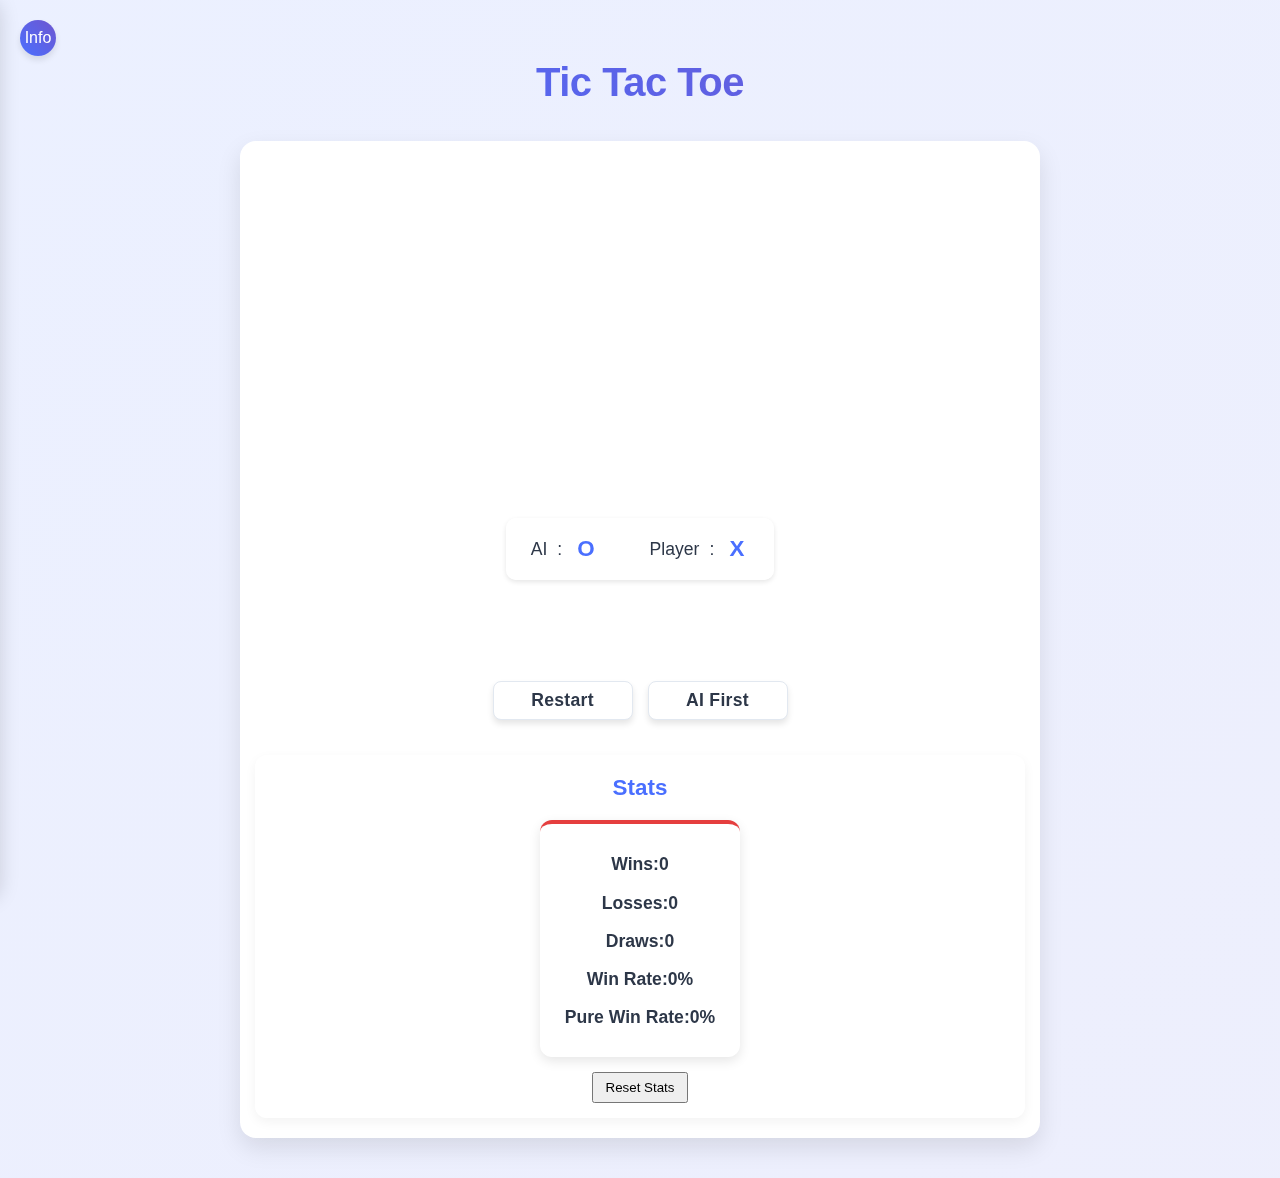
==== index.html @ d2bb11c3 "将主文件重命名为index.html" ====
<!DOCTYPE html>
<html>
<head>
<meta charset="utf-8">
<meta name="viewport" content="width=device-width, initial-scale=1.0, maximum-scale=1.0, user-scalable=no">
<title>井字棋</title>
<style>
  :root {
    --primary-color: #4A6FFF;
    --secondary-color: #6E56CF;
    --background-color: #f4f7ff;
    --text-color: #2d3748;
    --border-color: #e2e8f0;
    --accent-color: #5e35b1;
    --success-color: #48bb78;
    --error-color: #f56565;
    --card-bg: #ffffff;
    --font-main: -apple-system, BlinkMacSystemFont, 'Segoe UI', 'Microsoft YaHei', 'PingFang SC', 
                 'Hiragino Sans GB', '微软雅黑', Roboto, 'Helvetica Neue', Arial, sans-serif;
    --font-game: 'SF Pro Display', 'PingFang SC', 'Microsoft YaHei', -apple-system, 
                 BlinkMacSystemFont, 'Segoe UI', sans-serif;
  }

  body {
    max-width: 100%;
    margin: 0 auto;
    padding: 20px;
    font-family: var(--font-main);
    background-color: var(--background-color);
    color: var(--text-color);
    line-height: 1.6;
    background-image: linear-gradient(135deg, rgba(74, 111, 255, 0.05) 0%, rgba(110, 86, 207, 0.05) 100%);
    min-height: 100vh;
  }

  @media (min-width: 768px) {
    body {
      max-width: 800px;
    }
  }

  @media (max-width: 768px) {
    body {
      padding: 10px;
    }
    
    h1 {
      font-size: 2rem;
      margin-top: 15px;
      margin-bottom: 10px;
    }
    
    h2 {
      font-size: 1.5rem;
      margin-bottom: 15px;
    }
    
    .game-container {
      padding: 12px 15px;
      margin: 10px auto 5px;
    }
    
    table {
      max-width: 280px;
      margin: 5px auto;
    }
    
    td > span {
      font-size: min(50px, 18vw);
    }
    
    .symbols-indicator {
      margin: 2px 0;
      padding: 5px 10px;
    }
    
    .symbol-box:first-child,
    .symbol-box:last-child {
      margin: 0;
    }
    
    .loading-indicator {
      position: relative;
    }
    
    @keyframes spin {
      0% { transform: rotate(0deg); }
      100% { transform: rotate(360deg); }
    }
    
    .difficulty-selector {
      margin-top: 2px;
      gap: 5px;
    }
    
    .intro-toggle {
      margin: 8px auto;
    }
    
    .difficulty-btn {
      padding: 4px 8px;
      font-size: 0.85rem;
    }
    
    .restart-btn, .ai-first-btn {
      padding: 8px 16px;
      font-size: 0.95rem;
      min-width: 110px;
    }
    
    .game-status-area {
      height: 50px;
      margin: 5px 0;
    }
    
    .game-status {
      font-size: 1.5rem;
      padding: 5px 15px;
    }
  }

  @media (max-width: 360px) {
    h1 {
      font-size: 1.8rem;
    }
    
    table {
      max-width: 240px;
      margin: 15px 0;
    }
    
    .difficulty-selector {
      gap: 5px;
    }
    
    .difficulty-btn {
      padding: 4px 8px;
      font-size: 0.8rem;
    }
    
    .button-container {
      gap: 10px;
    }
    
    .restart-btn, .ai-first-btn {
      padding: 8px 16px;
      font-size: 0.9rem;
      min-width: 100px;
    }
  }

  h1 {
    font-size: 2.5rem;
    font-weight: 700;
    letter-spacing: -0.5px;
    text-align: center;
    margin-top: 30px;
    background: linear-gradient(45deg, var(--primary-color), var(--secondary-color));
    -webkit-background-clip: text;
    -webkit-text-fill-color: transparent;
    background-clip: text;
    text-fill-color: transparent;
    animation: fadeIn 0.7s ease-out;
  }

  h2 {
    font-size: 1.75rem;
    font-weight: 600;
    letter-spacing: -0.3px;
    color: var(--secondary-color);
    margin-bottom: 10px;
  }

  .game-container {
    display: flex;
    flex-direction: column;
    align-items: center;
    margin: 20px auto;
    padding: 20px 30px;
    position: relative;
    background: var(--card-bg);
    border-radius: 16px;
    box-shadow: 0 10px 25px rgba(0, 0, 0, 0.1);
    max-width: 100%;
    transform: translateZ(0);
    animation: scaleIn 0.5s ease-out;
  }

  table {
    width: 100%;
    max-width: 320px;
    border-collapse: collapse;
    margin: 15px auto;
    border-radius: 12px;
    overflow: hidden;
    box-shadow: 0 5px 15px rgba(0, 0, 0, 0.07);
    animation: fadeIn 0.5s ease-out 0.2s forwards;
    opacity: 0;
    animation-fill-mode: forwards;
    position: relative;
    left: 0;
  }

  td {
    width: 33.33%;
    height: 0;
    padding-bottom: 33.33%;
    position: relative;
    border: 3px solid var(--background-color);
    background-color: var(--card-bg);
    transition: all 0.3s ease;
    cursor: pointer;
    -webkit-tap-highlight-color: transparent;
    touch-action: manipulation;
  }

  td > span {
    position: absolute;
    top: 0;
    left: 0;
    width: 100%;
    height: 100%;
    display: flex;
    align-items: center;
    justify-content: center;
    font-size: min(60px, 15vw);
    font-family: var(--font-game);
    font-weight: 600;
    color: var(--primary-color);
  }

  td:not(.game-over):hover {
    background-color: rgba(74, 111, 255, 0.1);
    transform: scale(0.97);
    cursor: pointer;
  }

  .game-over td {
    cursor: not-allowed;
    opacity: 0.9;
  }

  .loading-indicator {
    position: relative;
    width: 40px;
    height: 40px;
    border: 3px solid rgba(74, 111, 255, 0.2);
    border-top: 3px solid var(--primary-color);
    border-radius: 50%;
    animation: spin 1s linear infinite;
    background-color: var(--card-bg);
    box-shadow: 0 0 10px rgba(0, 0, 0, 0.15);
    display: none;
    align-items: center;
    justify-content: center;
    z-index: 5;
    margin: 0 auto;
  }

  .timer-container {
    animation: timer-anti-spin 1s linear infinite;
    display: flex;
    align-items: center;
    justify-content: center;
    background-color: var(--card-bg);
    width: 80%;
    height: 80%;
    border-radius: 50%;
    z-index: 11;
  }

  #timerDisplay {
    font-size: 0.9rem;
    font-weight: bold;
    color: var(--primary-color);
    z-index: 12;
    transition: font-size 0.2s ease;
  }

  @keyframes spin {
    0% { transform: rotate(0deg); }
    100% { transform: rotate(360deg); }
  }

  @keyframes timer-anti-spin {
    0% { transform: rotate(0deg); }
    100% { transform: rotate(-360deg); }
  }

  .loading-overlay {
    display: none;
  }

  .button-container {
    display: flex;
    gap: 15px;
    flex-wrap: wrap;
    justify-content: center;
    margin-top: 12px;
    width: 100%;
  }

  .restart-btn, .ai-first-btn {
    padding: 14px 28px;
    font-size: 1.1rem;
    font-family: var(--font-main);
    font-weight: 600;
    letter-spacing: 0.3px;
    border: none;
    border-radius: 12px;
    cursor: pointer;
    transition: all 0.3s ease;
    min-width: 140px;
    box-shadow: 0 4px 6px rgba(0, 0, 0, 0.1);
  }

  .restart-btn {
    background-color: var(--primary-color);
    color: white;
  }

  .ai-first-btn {
    background-color: var(--secondary-color);
    color: white;
  }

  .restart-btn:hover, .ai-first-btn:hover {
    transform: translateY(-2px);
    box-shadow: 0 7px 14px rgba(0, 0, 0, 0.15);
  }

  .restart-btn:active, .ai-first-btn:active {
    transform: translateY(1px);
    box-shadow: 0 3px 8px rgba(0, 0, 0, 0.1);
  }

  .game-status-area {
    width: 100%;
    height: 60px; /* 固定高度，适应游戏状态和加载指示器 */
    display: flex;
    justify-content: center;
    align-items: center;
    position: relative;
    margin: 8px 0;
    background-color: rgba(255, 255, 255, 0.5); /* 添加背景色，确保即使内容为空也可见 */
    border-radius: 8px;
  }

  .game-status {
    font-family: var(--font-game);
    font-size: 1.75rem;
    font-weight: 600;
    letter-spacing: -0.2px;
    width: 100%;
    height: 100%;
    color: var(--accent-color);
    text-align: center;
    padding: 8px 20px;
    border-radius: 8px;
    background-color: rgba(255, 255, 255, 0.8);
    display: flex;
    justify-content: center;
    align-items: center;
    position: absolute;
    top: 0;
    left: 0;
  }

  .status-row {
    width: 100%;
    height: 100%;
    display: flex;
    justify-content: center;
    align-items: center;
    position: absolute;
    top: 0;
    left: 0;
  }

  .game-status:empty {
    opacity: 0; /* 使用透明度而不是display:none，保持占位 */
    pointer-events: none; /* 禁用空状态的鼠标事件 */
  }

  .intro-section {
    font-size: 1.1rem;
    line-height: 1.7;
    max-height: 0;
    overflow: hidden;
    transition: all 0.5s cubic-bezier(0.4, 0, 0.2, 1);
    background: var(--card-bg);
    border-radius: 16px;
    margin: 10px 0;
    box-shadow: 0 4px 6px rgba(0, 0, 0, 0.05);
    opacity: 0;
  }

  .intro-section.expanded {
    max-height: 500px;
    padding: 25px;
    margin: 25px 0;
    opacity: 1;
  }

  .intro-toggle {
    background: linear-gradient(45deg, var(--primary-color), var(--secondary-color));
    color: white;
    font-size: 1rem;
    font-family: var(--font-main);
    font-weight: 500;
    cursor: pointer;
    padding: 10px 18px;
    display: flex;
    align-items: center;
    gap: 8px;
    margin: 15px auto;
    border: none;
    border-radius: 30px;
    transition: all 0.3s ease;
    box-shadow: 0 4px 6px rgba(0, 0, 0, 0.1);
  }

  .intro-toggle:hover {
    transform: translateY(-2px);
    box-shadow: 0 6px 10px rgba(0, 0, 0, 0.15);
  }

  .intro-toggle svg {
    transition: transform 0.3s ease;
  }

  .intro-toggle.expanded svg {
    transform: rotate(180deg);
  }

  .lang-drawer {
    position: fixed;
    left: -320px; /* 增大宽度，容纳介绍内容 */
    top: 0;
    width: 320px; /* 增大宽度 */
    height: 100%;
    background: var(--card-bg);
    box-shadow: 0 0 20px rgba(0, 0, 0, 0.15);
    transition: left 0.4s cubic-bezier(0.4, 0, 0.2, 1);
    z-index: 1000;
    padding: 25px;
    box-sizing: border-box;
    border-radius: 0 16px 16px 0;
    overflow-y: auto; /* 添加滚动 */
    scrollbar-gutter: stable; /* 预留滚动条空间，防止内容跳动 */
  }

  .lang-drawer h3 {
    font-size: 1.4rem;
    font-weight: 600;
    color: var(--secondary-color);
    margin: 0 0 15px 0;
  }

  .drawer-divider {
    height: 1px;
    background: var(--border-color);
    margin: 20px 0;
    width: 100%;
  }

  /* 修改语言选项区域，使其可点击 */
  .lang-options {
    display: flex;
    flex-direction: column;
    gap: 5px;
    max-height: 60px; /* 足够显示一个选项并有更多空间 */
    overflow: hidden;
    transition: max-height 0.3s ease;
    position: relative;
    cursor: pointer; /* 整个区域变为可点击 */
  }

  .lang-options:not(.expanded)::after {
    content: '';
    position: absolute;
    top: 0; /* 从顶部开始 */
    left: 0;
    width: 100%;
    height: 100%; /* 覆盖整个区域 */
    background: linear-gradient(to bottom, 
      rgba(255, 255, 255, 0) 0%, 
      rgba(255, 255, 255, 0.4) 30%,
      var(--card-bg) 90%);
    pointer-events: none;
  }

  .lang-options.expanded {
    max-height: 300px; /* 足够容纳所有语言选项 */
    padding-bottom: 0;
  }

  .lang-options.expanded::after {
    display: none;
  }

  .game-intro {
    font-size: 1rem;
    line-height: 1.6;
  }

  .game-intro p, .game-intro li {
    margin-bottom: 10px;
  }

  .game-intro ol {
    padding-left: 20px;
  }

  /* 修改语言按钮样式 */
  .lang-toggle span {
    font-size: 1rem;
  }

  /* 删除不再需要的样式 */
  /* .intro-section, .intro-toggle 相关样式可以删除 */

  @keyframes fadeIn {
    from { opacity: 0; }
    to { opacity: 1; }
  }
  
  @keyframes scaleIn {
    from { transform: scale(0.9); opacity: 0; }
    to { transform: scale(1); opacity: 1; }
  }

  /* 添加难度选择器样式 */
  .difficulty-selector {
    display: none; /* 隐藏难度选择器 */
    align-items: center;
    gap: 10px;
    margin-top: 8px;
    justify-content: center;
  }

  .difficulty-btn {
    padding: 6px 12px;
    border: 1px solid var(--border-color);
    background: var(--card-bg);
    color: var(--text-color);
    border-radius: 6px;
    cursor: pointer;
    transition: all 0.2s ease;
  }

  .difficulty-btn.active {
    background: linear-gradient(45deg, var(--primary-color), var(--secondary-color));
    color: white;
    border-color: transparent;
  }

  .game-board-wrapper {
    position: relative;
    display: flex;
    flex-direction: column;
    align-items: center;
    justify-content: center;
    width: 100%;
    margin: 10px 0 5px 0;
  }

  .symbols-indicator {
    display: flex;
    flex-direction: row;
    justify-content: center;
    gap: 30px;
    padding: 8px 15px;
    margin: 8px 0;
    background-color: rgba(255, 255, 255, 0.8);
    border-radius: 10px;
    box-shadow: 0 2px 5px rgba(0, 0, 0, 0.1);
    position: static;
    transform: none;
    width: auto;
  }

  .symbol-box {
    display: flex;
    align-items: center;
    gap: 10px;
    font-size: 1.1rem;
    font-weight: 500;
    padding: 5px 10px;
    border-radius: 8px;
    transition: all 0.3s ease;
  }

  .symbol-box:first-child,
  .symbol-box:last-child {
    margin: 0;
  }

  .symbol-box span:last-child {
    font-size: 1.4rem;
    font-weight: 700;
    color: var(--primary-color);
    font-family: var(--font-game);
    padding: 0 5px;
  }

  /* 移除移动端的特殊样式，使用统一的水平布局 */
  @media (max-width: 768px) {
    .symbols-indicator {
      flex-direction: row;
      margin: 15px 0;
      width: 100%;
    }
  }

  @media (max-width: 640px) {
    .symbols-indicator {
      width: 100%;
      gap: 15px;  /* 在小屏幕上减小间距 */
    }
  }

  /* 更新状态区域布局 */
  .game-status:empty {
    display: none; /* 如果没有内容则不占用空间 */
  }

  /* 调整移动端的布局 */
  @media (max-width: 768px) {
    .difficulty-selector {
      margin-top: 2px;
    }
    
    .game-status {
      margin: 3px 0 0 0;
      padding: 3px 15px;
    }
    
    .symbols-indicator {
      margin: 2px 0;
    }
  }

  @media (max-width: 768px) {
    .game-container {
      padding: 12px 15px;
      margin: 10px auto 5px;
    }
    
    h2 {
      margin-bottom: 5px;
    }
    
    .game-board-wrapper {
      margin: 5px 0 3px 0;
    }
    
    table {
      margin: 5px auto;
    }
    
    .button-container {
      margin-top: 5px;
    }
  }

  /* 恢复必要的样式 */
  .lang-drawer.open {
    left: 0;
  }

  .lang-toggle {
    position: fixed;
    left: 20px;
    top: 20px;
    padding: 10px 14px;
    background: linear-gradient(45deg, var(--primary-color), var(--secondary-color));
    color: white;
    border: none;
    border-radius: 50%;
    cursor: pointer;
    z-index: 999;
    box-shadow: 0 4px 6px rgba(0, 0, 0, 0.1);
    transition: all 0.3s ease;
    width: 36px;
    height: 36px;
    display: flex;
    align-items: center;
    justify-content: center;
  }

  .lang-toggle:hover {
    transform: translateY(-2px);
    box-shadow: 0 6px 10px rgba(0, 0, 0, 0.15);
  }

  .lang-option {
    display: block;
    width: 100%;
    padding: 12px 15px;
    margin: 5px 0;
    border: none;
    background: none;
    text-align: left;
    cursor: pointer;
    transition: all 0.2s;
    border-radius: 8px;
    font-size: 1.1rem;
  }

  .lang-option:hover {
    background-color: rgba(74, 111, 255, 0.1);
  }

  .lang-option.active {
    background: linear-gradient(45deg, var(--primary-color), var(--secondary-color));
    color: white;
    box-shadow: 0 2px 4px rgba(0, 0, 0, 0.1);
  }

  /* 添加语言折叠相关的样式 */
  .lang-header {
    display: flex;
    justify-content: space-between;
    align-items: center;
    cursor: pointer;
    padding: 8px 5px; /* 增加内边距 */
    transition: all 0.3s ease;
    border-radius: 8px; /* 添加圆角 */
    background-color: rgba(74, 111, 255, 0.05); /* 添加轻微背景色 */
    position: relative;
    z-index: 10; /* 确保点击事件能被捕获 */
  }

  .lang-header h3 {
    font-size: 1.4rem;
    font-weight: 600;
    color: var(--secondary-color);
    margin: 0;
  }

  .lang-header:hover {
    opacity: 0.8;
  }

  .arrow-icon {
    transition: transform 0.3s ease;
    color: var(--primary-color); /* 使用主色调 */
    margin-right: 5px; /* 添加右边距 */
  }

  .arrow-icon svg {
    width: 24px; /* 再放大一些 */
    height: 24px; /* 再放大一些 */
    filter: drop-shadow(0 1px 2px rgba(0, 0, 0, 0.1)); /* 添加轻微阴影 */
  }

  .arrow-icon.expanded {
    transform: rotate(180deg);
  }

  /* 为侧边栏打开时添加背景阴影 */
  .lang-drawer-overlay {
    position: fixed;
    top: 0;
    left: 0;
    width: 100%;
    height: 100%;
    background-color: rgba(0, 0, 0, 0);
    transition: background-color 0.4s ease;
    pointer-events: none;
    z-index: 999;
  }

  .lang-drawer-overlay.visible {
    background-color: rgba(0, 0, 0, 0.4);
    pointer-events: auto;
  }
  
  /* 添加难度选择器禁用样式 */
  .difficulty-selector.disabled {
    opacity: 0.8;
    position: relative;
  }
  
  /* 添加战绩显示样式 */
  .stats-container {
    width: 100%;
    margin-top: 20px;
    padding: 15px;
    background: rgba(255, 255, 255, 0.8);
    border-radius: 12px;
    box-shadow: 0 4px 12px rgba(0, 0, 0, 0.05);
    animation: fadeIn 0.8s ease-out;
  }
  
  .stats-container h3 {
    font-size: 1.4rem;
    color: var(--primary-color);
    text-align: center;
    margin: 0 0 15px 0;
    font-weight: 600;
  }
  
  .difficulty-stats {
    display: flex; /* 恢复战绩统计区域的显示 */
    flex-wrap: wrap;
    justify-content: center;
    gap: 15px;
    margin: 15px 0;
  }
  
  .diff-stat {
    padding: 16px 20px;
    border-radius: 12px;
    background: var(--card-bg);
    box-shadow: 0 4px 12px rgba(0, 0, 0, 0.1);
    min-width: 160px;
    transition: all 0.3s ease;
    border-top: 4px solid #4CAF50;
    text-align: center;
  }
  
  .diff-stat:hover {
    transform: translateY(-2px);
    box-shadow: 0 4px 10px rgba(0, 0, 0, 0.1);
  }
  
  .diff-stat.easy {
    border-color: #48bb78;
  }
  
  .diff-stat.medium {
    border-color: #4299e1;
  }
  
  .diff-stat.hard {
    border-color: #e53e3e;
  }
  
  .diff-stat h4 {
    font-size: 1.2rem;
    font-weight: 600;
    margin: 0 0 8px 0;
    text-align: center;
    color: var(--secondary-color);
  }
  
  .diff-stat p {
    margin: 10px 0;
    font-size: 1.1em;
  }
  
  .diff-stat span {
    font-weight: bold;
  }
  
  @media (max-width: 768px) {
    .difficulty-stats {
      flex-direction: column;
      align-items: center;
    }
    
    .diff-stat {
      width: 100%;
      max-width: 300px;
    }
  }

  /* 添加自定义滚动条样式 */
  ::-webkit-scrollbar {
    width: 10px;
    height: 10px;
  }

  ::-webkit-scrollbar-track {
    background: rgba(230, 235, 255, 0.6);
    border-radius: 5px;
  }

  ::-webkit-scrollbar-thumb {
    background: rgba(74, 111, 255, 0.3);
    border-radius: 5px;
    transition: background 0.3s ease;
  }

  ::-webkit-scrollbar-thumb:hover {
    background: rgba(74, 111, 255, 0.5);
  }

  /* 对Firefox浏览器的支持 */
  * {
    scrollbar-color: rgba(74, 111, 255, 0.3) rgba(230, 235, 255, 0.6);
    scrollbar-width: thin;
  }

  /* 新增：添加彩虹文字效果 */
  .rainbow-text {
    animation: rainbow 3s linear infinite;
    font-weight: bold;
    background: none !important;
    -webkit-background-clip: initial !important;
    -webkit-text-fill-color: initial !important;
  }

  @keyframes rainbow {
    0% { color: #ff0000; }
    14% { color: #ff7f00; }
    28% { color: #ffff00; }
    42% { color: #00ff00; }
    57% { color: #0000ff; }
    71% { color: #4b0082; }
    85% { color: #9400d3; }
    100% { color: #ff0000; }
  }

  /* 游戏控制按钮容器 */
  .game-controls {
    display: flex;
    justify-content: center;
    gap: 15px;
    margin: 15px 0;
    width: 100%;
  }

  /* 保持原有按钮样式不变 */
  .restart-btn, .ai-first-btn {
    padding: 8px 16px;
    background: var(--card-bg);
    color: var(--text-color);
    border: 1px solid var(--border-color);
    border-radius: 8px;
    cursor: pointer;
    transition: all 0.3s ease;
  }

  /* 战绩容器样式 */
  .stats-container {
    width: 100%;
    margin-top: 20px;
    padding: 15px;
    background: rgba(255, 255, 255, 0.8);
    border-radius: 12px;
    box-shadow: 0 4px 12px rgba(0, 0, 0, 0.05);
  }

  /* 重置按钮样式调整 */
  .reset-btn {
    display: block;
    width: fit-content; /* 根据内容自适应宽度 */
    margin: 15px auto 0; /* 只在顶部有外边距，水平居中 */
    padding: 6px 12px;
    /* 其他样式保持不变 */
  }

  /* 移动端适配 */
  @media (max-width: 768px) {
    .game-controls {
        flex-direction: column;
        align-items: center;
        gap: 10px;
    }
    
    .restart-btn, .ai-first-btn {
        width: 80%;
        max-width: 200px;
    }
    
    .reset-btn {
        margin: 10px auto;
    }
  }

  /* 添加全局布局保护 */
  .game-container {
    display: flex;
    flex-direction: column;
    align-items: center;
  }

  /* 确保表格和按钮居中 */
  table {
    margin: 0 auto;
  }

  .symbols-indicator {
    margin: 10px auto;
  }

  .difficulty-selector span[data-lang="difficulty"]::after {
    content: "："; /* 使用CSS添加冒号 */
    margin-right: 4px;
  }

  .hint-btn {
    padding: 14px 28px;
    font-size: 1.1rem;
    font-family: var(--font-main);
    font-weight: 600;
    letter-spacing: 0.3px;
    border: none;
    border-radius: 12px;
    cursor: pointer;
    transition: all 0.3s ease;
    min-width: 140px;
    box-shadow: 0 4px 6px rgba(0, 0, 0, 0.1);
    background-color: #5e35b1;
    color: white;
  }

  .hint-btn:hover {
    transform: translateY(-2px);
    box-shadow: 0 7px 14px rgba(0, 0, 0, 0.15);
  }

  .hint-btn:active {
    transform: translateY(1px);
    box-shadow: 0 3px 8px rgba(0, 0, 0, 0.1);
  }
</style>
</head>
<body>
<h1 data-lang="title">井字棋</h1>
<button class="lang-toggle" onclick="toggleLangDrawer()">
  <span data-lang="langInfo">说</span>
</button>
<div class="lang-drawer-overlay" id="langOverlay" onclick="toggleLangDrawer()"></div>
<div class="lang-drawer" id="langDrawer">
  <div class="lang-header" onclick="toggleLangOptions()">
    <h3 data-lang="language">语言</h3>
    <div class="arrow-icon">
      <svg width="24" height="24" viewBox="0 0 24 24" fill="currentColor">
        <path d="M7 10l5 5 5-5z"/>
      </svg>
    </div>
  </div>
  
  <div class="lang-options" id="langOptions">
  <button class="lang-option active" onclick="switchLang('zh')">中文</button>
  <button class="lang-option" onclick="switchLang('en')">English</button>
  <button class="lang-option" onclick="switchLang('ja')">日本語</button>
  <button class="lang-option" onclick="switchLang('ko')">한국어</button>
  <button class="lang-option" onclick="switchLang('ru')">Русский</button>
  <button class="lang-option" onclick="switchLang('fr')">Français</button>
  </div>
  
  <div class="drawer-divider"></div>
  
  <div class="game-intro">
    <h3 data-lang="gameIntroTitle">游戏介绍</h3>
  <p data-lang="intro">井字棋是一种两人对弈的游戏，游戏盘是一个3x3的方格，两人轮流在空格中画上自己的符号，当有一方连成一条线时，该方获胜。</p>
    <p data-lang="rulesTitle">游戏规则：</p>
    <ol>
      <li data-lang="rule1">游戏盘是一个3x3的方格。</li>
      <li data-lang="rule2">两人轮流在空格中画上自己的符号。</li>
      <li data-lang="rule3">当有一方连成一条线时，该方获胜。</li>
      <li data-lang="rule4">当所有空格都被画满时，游戏结束。</li>
  </ol>
</div>
</div>
<div class="game-container">
    <div class="game-board-wrapper">
    <table>
        <tr>
            <td id="0" onclick="select(this)"></td>
            <td id="1" onclick="select(this)"></td>
            <td id="2" onclick="select(this)"></td>
        </tr>
        <tr>
            <td id="3" onclick="select(this)"></td>
            <td id="4" onclick="select(this)"></td>
            <td id="5" onclick="select(this)"></td>
        </tr>
        <tr>
            <td id="6" onclick="select(this)"></td>
            <td id="7" onclick="select(this)"></td>
            <td id="8" onclick="select(this)"></td>
        </tr>
    </table>
    </div>
    <div class="symbols-indicator">
      <div class="symbol-box">
        <span data-lang="ai">AI</span>: <span id="aiSymbol">O</span>
      </div>
      <div class="symbol-box">
        <span data-lang="player">玩家</span>: <span id="playerSymbol">X</span>
      </div>
    </div>
    <div class="game-status-area">
    <div id="gameStatus" class="game-status"></div>
      <div class="status-row">
        <div id="loadingIndicator" class="loading-indicator">
          <div class="timer-container">
            <span id="timerDisplay">0</span>
    </div>
</div>
      </div>
    </div>
    <div class="difficulty-selector">
    <span data-lang="difficulty">难度</span>
    <button class="difficulty-btn active" data-difficulty="hard" data-iterations="500000" onclick="setDifficulty(this)">
        <span data-lang="hard">困难</span>
    </button>
</div>
    <div class="game-controls">
        <button class="restart-btn" onclick="restart()" data-lang="restart">重新开始</button>
        <button class="ai-first-btn" onclick="aiFirst()" data-lang="aiFirst">AI先手</button>
        <button class="hint-btn" onclick="getHint()" data-lang="hint">提示</button>
    </div>
    
    <div class="stats-container">
        <h3 data-lang="stats">战绩</h3>
        <div class="difficulty-stats">
            <div class="diff-stat hard">
                <p><span data-lang="wins">胜：</span><span id="hard-wins">0</span></p>
                <p><span data-lang="losses">负：</span><span id="hard-losses">0</span></p>
                <p><span data-lang="draws">平：</span><span id="hard-draws">0</span></p>
                <p><span data-lang="winRate">胜率：</span><span id="hard-winrate">0%</span></p>
                <p><span data-lang="pureWinRate">纯胜率：</span><span id="hard-pure-winrate">0%</span></p>
            </div>
        </div>
        <button class="reset-btn" onclick="resetStats()" data-lang="resetStats">重置战绩</button>
    </div>
</div>
<div id="loadingOverlay" class="loading-overlay"></div>
<script>
const translations = {
  zh: {
    langInfo: '说',
    langTitle: '语言',
    language: '语言',
    title: '井字棋',
    gameIntroTitle: '游戏介绍',
    intro: '井字棋是一种两人对弈的游戏，游戏盘是一个3x3的方格，两人轮流在空格中画上自己的符号，当有一方连成一条线时，该方获胜。',
    rulesTitle: '游戏规则：',
    rule1: '游戏盘是一个3x3的方格。',
    rule2: '两人轮流在空格中画上自己的符号。',
    rule3: '当有一方连成一条线时，该方获胜。',
    rule4: '当所有空格都被画满时，游戏结束。',
    restart: '重新开始',
    aiFirst: 'AI先手',
    aiWin: 'AI胜利！',
    playerWin: '玩家胜利！',
    draw: '平局！',
    difficulty: '难度',
    difficultyLocked: '当前难度：',
    easy: '简单',
    medium: '中等',
    hard: '困难',
    player: '玩家',
    ai: 'AI',
    stats: '战绩',
    wins: '胜：',
    losses: '负：',
    draws: '平：',
    winRate: '胜率：',
    pureWinRate: '纯胜率：',
    resetStats: '重置战绩',
    resetting: '重置中...',
    confirmReset: '确定要重置所有战绩数据吗？',
    resetComplete: '已重置！',
    hint: "提示",
    cannotChangeDifficulty: '游戏进行中无法更换难度'
  },
  en: {
    langInfo: 'Info',
    langTitle: 'Language',
    language: 'Language',
    title: 'Tic Tac Toe',
    gameIntroTitle: 'Game Introduction',
    intro: 'Tic Tac Toe is a game for two players played on a 3x3 grid where players take turns marking the spaces with their symbols. The first one to align three symbols wins.',
    rulesTitle: 'Game Rules:',
    rule1: 'The game board is a 3x3 grid.',
    rule2: 'Players take turns marking an empty cell.',
    rule3: 'The first to align three symbols wins.',
    rule4: 'The game ends when all cells are filled.',
    restart: 'Restart',
    aiFirst: 'AI First',
    aiWin: 'AI Wins!',
    playerWin: 'Player Wins!',
    draw: 'Draw!',
    difficulty: 'Difficulty',
    difficultyLocked: 'Current difficulty:',
    easy: 'Easy',
    medium: 'Medium',
    hard: 'Hard',
    player: 'Player',
    ai: 'AI',
    stats: 'Stats',
    wins: 'Wins:',
    losses: 'Losses:',
    draws: 'Draws:',
    winRate: 'Win Rate:',
    pureWinRate: 'Pure Win Rate:',
    resetStats: 'Reset Stats',
    resetting: 'Resetting...',
    confirmReset: 'Are you sure you want to reset all stats?',
    resetComplete: 'Reset Complete!',
    hint: "Hint",
    cannotChangeDifficulty: 'Cannot change difficulty while game is in progress'
  },
  ja: {
    langInfo: '説',
    langTitle: '言語',
    language: '言語',
    title: '三目並べ',
    gameIntroTitle: 'ゲーム紹介',
    intro: '三目並べは、3x3のグリッド上で2人のプレイヤーが交互に印をつけ、先に3つ並べた方が勝利するゲームです。',
    rulesTitle: 'ゲームのルール：',
    rule1: 'ゲーム盤は3x3のグリッドです。',
    rule2: 'プレイヤーは空いているマスに順番に印をつけます。',
    rule3: '先に3つ並べた方が勝ちです。',
    rule4: 'すべてのマスが埋まったらゲーム終了です。',
    restart: 'リスタート',
    aiFirst: 'AI先手',
    aiWin: 'AIの勝ち！',
    playerWin: 'プレイヤーの勝ち！',
    draw: '引き分け！',
    difficulty: '難易度：',
    difficultyLocked: '現在の難易度：',
    easy: '簡単',
    medium: '普通',
    hard: '難しい',
    player: 'プレイヤー',
    ai: 'AI',
    stats: '戦績',
    wins: '勝ち：',
    losses: '負け：',
    draws: '引き分け：',
    winRate: '勝率：',
    pureWinRate: '純勝率：',
    resetStats: '戦績リセット',
    resetting: 'リセット中...',
    confirmReset: '本当にすべての戦績をリセットしますか？',
    resetComplete: 'リセット完了！',
    hint: "ヒント",
    cannotChangeDifficulty: 'ゲーム中に難易度を変更できません'
  },
  ko: {
    langInfo: '설',
    langTitle: '언어',
    language: '언어',
    title: '틱택토',
    gameIntroTitle: '게임 소개',
    intro: '틱택토는 3x3 격자판에서 두 플레이어가 번갈아 가며 자신의 기호를 표시하는 게임으로, 먼저 세 개를 일렬로 나열한 플레이어가 승리합니다.',
    rulesTitle: '게임 규칙:',
    rule1: '게임판은 3x3 격자입니다.',
    rule2: '플레이어는 빈 칸에 번갈아 표시합니다.',
    rule3: '먼저 세 개를 일렬로 나열한 플레이어가 승리합니다.',
    rule4: '모든 칸이 채워지면 게임이 종료됩니다.',
    restart: '다시 시작',
    aiFirst: 'AI 선공',
    aiWin: 'AI 승리!',
    playerWin: '플레이어 승리!',
    draw: '무승부!',
    difficulty: '난이도:',
    difficultyLocked: '현재 난이도:',
    easy: '쉬움',
    medium: '보통',
    hard: '어려움',
    player: '플레이어',
    ai: 'AI',
    stats: '전적',
    wins: '승:',
    losses: '패:',
    draws: '무승부:',
    winRate: '승률:',
    pureWinRate: '순 승률:',
    resetStats: '전적 초기화',
    resetting: '리셋중...',
    confirmReset: '정말로 모든 전적을 초기화하시겠습니까?',
    resetComplete: '리셋 완료!',
    hint: "힌트",
    cannotChangeDifficulty: '게임 진행 중에는 난이도를 변경할 수 없습니다'
  },
  ru: {
    langInfo: 'Инф',
    langTitle: 'Язык',
    language: 'Язык',
    title: 'Крестики-нолики',
    gameIntroTitle: 'Об игре',
    intro: 'Крестики-нолики — это игра для двух игроков на поле 3x3, где игроки по очереди ставят свои символы, и победителем считается тот, кто первым выстроит линию из трех одинаковых символов.',
    rulesTitle: 'Правила игры:',
    rule1: 'Игровое поле 3x3.',
    rule2: 'Игроки по очереди занимают свободные клетки.',
    rule3: 'Побеждает тот, кто первым выстроит линию из трёх символов.',
    rule4: 'Игра заканчивается, когда все клетки заполнены.',
    restart: 'Перезапуск',
    aiFirst: 'ИИ первый',
    aiWin: 'ИИ выиграл!',
    playerWin: 'Игрок выиграл!',
    draw: 'Ничья!',
    difficulty: 'Сложность:',
    difficultyLocked: 'Текущая сложность:',
    easy: 'Легко',
    medium: 'Средне',
    hard: 'Сложно',
    player: 'Игрок',
    ai: 'ИИ',
    stats: 'Статистика',
    wins: 'Победы:',
    losses: 'Поражения:',
    draws: 'Ничьи:',
    winRate: 'Процент побед:',
    pureWinRate: 'Чистый процент побед:',
    resetStats: 'Сбросить статистику',
    resetting: 'Перезапуск...',
    confirmReset: 'Вы уверены, что хотите сбросить все статистические данные?',
    resetComplete: 'Статистика сброшена!',
    hint: "Подсказка",
    cannotChangeDifficulty: 'Невозможно изменить сложность во время игры'
  },
  fr: {
    langInfo: 'Info',
    langTitle: 'Langue',
    language: 'Langue',
    title: 'Morpion',
    gameIntroTitle: 'Présentation du jeu',
    intro: 'Le Morpion est un jeu pour deux joueurs joué sur une grille 3x3, où les joueurs marquent alternativement les cases avec leur symbole. Le premier à aligner trois symboles gagne.',
    rulesTitle: 'Règles du jeu :',
    rule1: 'Le plateau est une grille 3x3.',
    rule2: 'Les joueurs marquent tour à tour une case vide.',
    rule3: 'Le premier à aligner trois symboles remporte la partie.',
    rule4: 'La partie se termine lorsque toutes les cases sont remplies.',
    restart: 'Recommencer',
    aiFirst: 'IA commence',
    aiWin: 'IA gagne !',
    playerWin: 'Joueur gagne !',
    draw: 'Égalité !',
    difficulty: 'Difficulté:',
    difficultyLocked: 'Difficulté actuelle:',
    easy: 'Facile',
    medium: 'Moyenne',
    hard: 'Difficile',
    player: 'Joueur',
    ai: 'IA',
    stats: 'Statistiques',
    wins: 'Victoires:',
    losses: 'Défaites:',
    draws: 'Nuls:',
    winRate: 'Taux de victoire:',
    pureWinRate: 'Taux de victoire pur:',
    resetStats: 'Réinitialiser les statistiques',
    resetting: 'Réinitialisation...',
    confirmReset: 'Êtes-vous sûr de vouloir réinitialiser toutes les statistiques ?',
    resetComplete: 'Statistiques réinitialisées !',
    hint: "Indice",
    cannotChangeDifficulty: 'Impossible de changer de difficulté pendant la partie'
  }
};

let currentLang = 'zh';

function toggleLangDrawer() {
  const langDrawer = document.getElementById('langDrawer');
  const langOverlay = document.getElementById('langOverlay');
  const langOptions = document.getElementById('langOptions');
  const arrowIcon = document.querySelector('.arrow-icon');
  
  langDrawer.classList.toggle('open');
  
  // 添加/移除遮罩层可见性
  if (langDrawer.classList.contains('open')) {
    langOverlay.classList.add('visible');
    document.body.style.overflow = 'hidden'; // 阻止背景滚动
  } else {
    langOverlay.classList.remove('visible');
    document.body.style.overflow = ''; // 恢复背景滚动
    
    // 关闭侧边栏时，同时折叠语言选项
    if (langOptions.classList.contains('expanded')) {
      langOptions.classList.remove('expanded');
      arrowIcon.classList.remove('expanded');
      
      // 确保当前语言选项在首位
      const activeOption = document.querySelector('.lang-option.active');
      if (activeOption) {
        langOptions.insertBefore(activeOption, langOptions.firstChild);
      }
    }
  }
}

function switchLang(lang) {
  currentLang = lang;
  // 更新所有可翻译元素
  document.querySelectorAll('[data-lang]').forEach(el => {
    const key = el.getAttribute('data-lang');
    el.textContent = translations[lang][key];
  });
  
  // 更新激活的语言按钮
  document.querySelectorAll('.lang-option').forEach(btn => {
    btn.classList.toggle('active', btn.getAttribute('onclick').includes(`'${lang}'`));
  });
  
  // 确保当前选中的语言放在第一位
  const activeOption = document.querySelector('.lang-option.active');
  if (activeOption && !document.getElementById('langOptions').classList.contains('expanded')) {
    const optionsContainer = document.getElementById('langOptions');
    optionsContainer.insertBefore(activeOption, optionsContainer.firstChild);
  }
  
  // 将用户选择的语言保存到localStorage中
  localStorage.setItem('preferredLanguage', lang);
  
  // 刷新战绩显示中的文本
  updateStatsDisplay();
  
  // 只有当游戏已开始且游戏结束时调用handleGameOver
  if (gameState && gameState.gameOver() !== null) {
    handleGameOver();
  }
}

/**
 * @typedef {Object} MCTSNodeState
 * @property {number[]} board - The game board state represented as an array
 * @property {number} currentPlayer - The current player (1 or -1)
 */

// 定义游戏状态类
class State {
    constructor(board=['','','','','','','','',''], currentPlayer) {
        this.board = board.slice();
        this.currentPlayer = currentPlayer; // 当前要行动的玩家
        this.lastMove = -1;
    }

    canMove(move) {
        return move >= 0 && this.board[move] === '';
    }

    makeMove(move) {
        const newBoard = this.board.slice();
        newBoard[move] = this.currentPlayer;
        const nextPlayer = this.currentPlayer === 'X' ? 'O' : 'X';
        const newState = new State(newBoard, nextPlayer);
        newState.lastMove = move;
        newState.movedPlayer = this.currentPlayer;
        return newState;
    }

    gameOver() {
        const lines = [
            [0, 1, 2],
            [3, 4, 5],
            [6, 7, 8],
            [0, 3, 6],
            [1, 4, 7],
            [2, 5, 8],
            [0, 4, 8],
            [2, 4, 6]
        ];
        for (const [a, b, c] of lines) {
            if (this.board[a] && this.board[a] === this.board[b] && this.board[a] === this.board[c]) {
                return this.board[a];
            }
        }
        return this.board.includes('') ? null : 0; // 0 for draw
    }

    getLegalActions() {
        const actions = [];
        for (let i = 0; i < this.board.length; i++) {
            if (this.board[i] === '') {
                actions.push(i);
            }
        }
        return actions;
    }

    getLegalActionsLength() {
        let count = 0;
        for (let i = 0; i < this.board.length; i++) {
            if (this.board[i] === '') count++;
        }
        return count;
    }

    // 检查紧急情况的方法（包含自己的获胜走法和阻止对手获胜的走法）
    checkUrgentMove(player) {
        // 1. 先检查自己的必胜着法
        const winMove = this.findWinningMove(player);
        if (winMove !== null) return winMove;
        
        // 2. 检查对手的必胜着法
        const opponent = player === 'X' ? 'O' : 'X';
        const blockMove = this.findWinningMove(opponent);
        if (blockMove !== null) return blockMove;
        
        return null;
    }
    
    // 检查次要防御性走法（只包含fork moves相关检查）
    checkDefensiveMoves(player) {
        const opponent = player === 'X' ? 'O' : 'X';
        
        // 1. 检查双威胁情况
        const forkMove = this.findForkMove(player);
        if (forkMove !== null) return forkMove;
        
        // 2. 阻止对手的双威胁
        const blockFork = this.findForkMove(opponent);
        if (blockFork !== null) return blockFork;
        
        return null;
    }

    // 新增方法：检测双威胁局面
    findForkMove(player) {
        const emptyCells = this.getLegalActions();
        const forkMoves = [];
        
        for (const move of emptyCells) {
            const newState = this.makeMove(move);
            // 检查这个移动是否创造了多个获胜机会
            let winCount = 0;
            const lines = [[0,1,2],[3,4,5],[6,7,8],[0,3,6],[1,4,7],[2,5,8],[0,4,8],[2,4,6]];
            
            for (const [a,b,c] of lines) {
                if ((newState.board[a] === player && newState.board[b] === player && newState.board[c] === '') ||
                    (newState.board[a] === player && newState.board[c] === player && newState.board[b] === '') ||
                    (newState.board[b] === player && newState.board[c] === player && newState.board[a] === '')) {
                    winCount++;
                    if (winCount >= 2) {
                        return move; // 发现双威胁
                    }
                }
            }
        }
        return null;
    }

    checkWinningMove(player, a, b, c) {
        const line = [this.board[a], this.board[b], this.board[c]];
        const playerCount = line.filter(cell => cell === player).length;
        const emptyCount = line.filter(cell => cell === '').length;
        return playerCount === 2 && emptyCount === 1;
    }

    // 在State类中添加findWinningMove方法
    findWinningMove(player) {
        const lines = [
            [0, 1, 2], [3, 4, 5], [6, 7, 8], // 横线
            [0, 3, 6], [1, 4, 7], [2, 5, 8], // 竖线
            [0, 4, 8], [2, 4, 6]             // 对角线
        ];

        for (const [a, b, c] of lines) {
            // 检查是否有两个玩家符号和一个空位
            if (this.board[a] === player && this.board[b] === player && this.board[c] === '') {
                return c;
            }
            if (this.board[a] === player && this.board[c] === player && this.board[b] === '') {
                return b;
            }
            if (this.board[b] === player && this.board[c] === player && this.board[a] === '') {
                return a;
            }
        }
        return null;
    }

    findForkMove(player) {
        const emptyCells = this.getLegalActions();
        const forkMoves = [];
        
        for (const move of emptyCells) {
            const newState = this.makeMove(move);
            // 检查这个移动是否创造了多个获胜机会
            let winCount = 0;
            const lines = [[0,1,2],[3,4,5],[6,7,8],[0,3,6],[1,4,7],[2,5,8],[0,4,8],[2,4,6]];
            
            for (const [a,b,c] of lines) {
                if ((newState.board[a] === player && newState.board[b] === player && newState.board[c] === '') ||
                    (newState.board[a] === player && newState.board[c] === player && newState.board[b] === '') ||
                    (newState.board[b] === player && newState.board[c] === player && newState.board[a] === '')) {
                    winCount++;
                    if (winCount >= 2) {
                        return move; // 发现双威胁
                    }
                }
            }
        }
        return null;
    }
}

// In MCTSNode, add a "depth" property to track node depth.
class MCTSNode {
  constructor(state, parent = null) {
    this.state = state;
    this.parent = parent;
    this.children = [];
    this.visits = 0;
    this.wins = 0;
    
    // 添加RAVE/AMAF统计
    this.raveVisits = 0;
    this.raveWins = 0;
  }

  ucb(standpoint, temperature = 1.0) {
    if (this.visits === 0) return Infinity;
    
    // 计算利用项，确保始终为正数
    const winRate = this.wins / this.visits;
    // 确保获胜率在0-1之间
    const normalizedWinRate = Math.max(0, Math.min(1, winRate));
    
    // 计算探索项，使用温度参数
    const exploration = Math.sqrt(2 * temperature * Math.log(this.parent.visits) / this.visits);
    
    // 移除对抗判断，只保留基本UCB计算
    // 在回溯阶段已经正确处理了对抗关系，这里不需要再次处理
    const ucbValue = normalizedWinRate + exploration;
    
    // RAVE值（如果有足够数据）
    if (this.raveVisits > 0) {
      const raveWinRate = this.raveWins / this.raveVisits;
      
      // 计算混合系数beta (RAVE与UCB的权重比)
      const k = 1000; // 控制RAVE影响减弱的速度
      const beta = Math.sqrt(k / (3 * this.visits + k));
      
      // 结合RAVE值和UCB值
      return (1 - beta) * ucbValue + beta * raveWinRate;
    }
    
    return ucbValue;
  }

  expandAll() {
    const actions = this.state.getLegalActions();
    for (const action of actions) {
      const newState = this.state.makeMove(action);
      this.children.push(new MCTSNode(newState, this));
    }
  }
  
  isExpanded() {
    return this.children.length === this.state.getLegalActionsLength();
  }
}

// Modify the expansion portion in iterate() to respect MAX_EXPANSION_DEPTH.
class MCTS {
  constructor(state, currentPlayer, iterations, maxDepth) {
    this.root = new MCTSNode(state);
    this.currentPlayer = currentPlayer;
    this.iterations = iterations;
    this.maxDepth = maxDepth;
  }
  
  iterate(iteration = 0, totalIterations = this.iterations) {
    // 计算当前温度参数 (从1.0逐渐降低到0.5)
    const temperature = Math.max(0.5, 1.0 - (iteration / totalIterations) * 0.5);
    
    if (!this.root.isExpanded()) {
      this.root.expandAll();
    }
    
    let node = this.root;
    while (node.isExpanded() && node.children.length > 0) {
      // 检查紧急走法（自己获胜或阻止对手获胜）
      const urgentMove = node.state.checkUrgentMove(node.state.currentPlayer);
      if (urgentMove !== null) {
        node = node.children.find(child => child.state.lastMove === urgentMove);
        continue;
      }
      
      let bestChild = null;
      let bestScore = -Infinity;
      for (const child of node.children) {
        const score = child.ucb(this.currentPlayer, temperature);
        if (score > bestScore) {
          bestScore = score;
          bestChild = child;
        }
      }
      node = bestChild;
    }
    
    // 扩展节点
    if (!node.isExpanded()) {
      node.expandAll();
      if (node.children.length > 0) {
        // 检查紧急走法（自己获胜或阻止对手获胜）
        const urgentMove = node.state.checkUrgentMove(node.state.currentPlayer);
        if (urgentMove !== null) {
          node = node.children.find(child => child.state.lastMove === urgentMove);
        } else {
          // 随机选择子节点
          node = node.children[Math.floor(Math.random() * node.children.length)];
        }
      }
    }
    
    // 模拟阶段 - 记录所有移动用于AMAF更新
    let state = node.state;
    const allMoves = [];
    
    while (state.gameOver() === null) {
      const actions = state.getLegalActions();
      let selectedMove;
      
      // 检查紧急走法
      const urgentMove = state.checkUrgentMove(state.currentPlayer);
      if (urgentMove !== null) {
        selectedMove = urgentMove;
      } else {
        // 完全随机选择（移除了位置权重评估）
        selectedMove = actions[Math.floor(Math.random() * actions.length)];
      }
      
      // 记录移动和当前玩家，用于AMAF更新
      allMoves.push({move: selectedMove, player: state.currentPlayer});
      
      // 执行移动
      state = state.makeMove(selectedMove);
    }
    
    let result = state.gameOver();
    
    // 反向传播 - 同时更新AMAF/RAVE统计
    while (node !== null) {
      node.visits++;
      
      // 修改胜负判断，正确处理对抗关系
      if (result === 0) {
        // 平局
        node.wins += 0.5;
      } else if (node.state.movedPlayer === result) {
        // 当前节点的落子导致了获胜（这对node.state.currentPlayer来说是不利的）
        node.wins += 0.0;  // 不加分，表示这是对手的有利节点
      } else {
        // 当前节点的落子没有导致立即获胜，但最终获得了胜利
        node.wins += 1.0;  // 加满分，表示这是对当前玩家有利的节点
      }
      
      // 更新AMAF/RAVE统计 - 保持原有逻辑
      if (node.parent !== null) {
        // 获取所有兄弟节点
        const siblings = node.parent.children;
        
        for (const moveInfo of allMoves) {
          // 只考虑与当前节点父节点的当前玩家相同的移动
          if (moveInfo.player === node.parent.state.currentPlayer) {
            for (const sibling of siblings) {
              if (sibling.state.lastMove === moveInfo.move) {
                sibling.raveVisits++;
                // 使用与上面相同的胜负判断逻辑
                if (result === 0) {
                  sibling.raveWins += 0.5;
                } else if (moveInfo.player === result) {
                  sibling.raveWins += 1.0;
                } else {
                  sibling.raveWins += 0.0;
                }
                break;
              }
            }
          }
        }
      }
      
      node = node.parent;
    }
  }
  
  getBestMove() {
    // 检查紧急走法（自己获胜或阻止对手获胜）
    const urgentMove = this.root.state.checkUrgentMove(this.currentPlayer);
    if (urgentMove !== null) return urgentMove;
    
    // 执行蒙特卡洛树搜索，传递迭代计数以控制温度
    for (let i = 0; i < this.iterations; i++) {
      this.iterate(i, this.iterations);
    }
    
    // 选择访问次数最多的子节点（不使用UCB值）
    let bestChild = null;
    let bestVisits = -1;
    
    for (const child of this.root.children) {
      if (child.visits > bestVisits) {
        bestVisits = child.visits;
        bestChild = child;
      }
    }
    
    return bestChild.state.lastMove;
  }
}

// 全局变量
let currentDifficulty = 'hard'; // 只保留困难难度
const difficultyMap = {
    hard: { iterations: 500000, maxDepth: 9 }
};

// 重设难度设置函数
function setDifficulty(btn) {
    // 只处理hard难度
    if (btn.getAttribute('data-difficulty') !== 'hard') return;
    
    // 其他难度不需处理
    if (currentDifficulty === 'hard') return;
    
    // 更新当前难度和迭代次数
    currentDifficulty = 'hard';
    aiIterations = difficultyMap.hard.iterations;
    
    // 重启游戏
    restart();
    
    // 重新标记游戏为已开始状态，这样提示功能会立即生效
    gameStarted = true;
    
    // 如果是玩家回合，重新计算提示
    if (isPlayerTurn) {
        // 延迟一点计算提示，确保游戏状态已重置
        setTimeout(() => {
            calculateHint();
        }, 100);
    }
}

// 增强handleGameOver函数
function handleGameOver() {
    console.log('游戏结束，当前难度:', currentDifficulty); // 调试
    
    const result = gameState.gameOver();
    const statusDiv = document.getElementById('gameStatus');
    document.querySelector('table').classList.add('game-over');
    
    // 调试：打印当前统计数据
    console.log('更新前战绩:', JSON.parse(JSON.stringify(userStats)));
    
    if (result === aiSymbol) {
        statusDiv.textContent = translations[currentLang].aiWin;
        userStats[currentDifficulty].losses++;
    } else if (result === (aiSymbol === 'X' ? 'O' : 'X')) {
        statusDiv.textContent = translations[currentLang].playerWin;
        userStats[currentDifficulty].wins++;
    } else {
        statusDiv.textContent = translations[currentLang].draw;
        userStats[currentDifficulty].draws++;
    }
    
    // 调试：打印更新后统计数据
    console.log('更新后战绩:', JSON.parse(JSON.stringify(userStats)));
    
    saveUserStats();
    updateStatsDisplay();
    document.getElementById('loadingIndicator').style.display = 'none';
    gameStarted = false;
}

// 加载用户战绩数据
function loadUserStats() {
  const savedStats = localStorage.getItem('tictactoeStats');
  if (savedStats) {
    userStats = JSON.parse(savedStats);
  }
}

// 保存用户战绩数据
function saveUserStats() {
  localStorage.setItem('tictactoeStats', JSON.stringify(userStats));
}

// 计算胜率
function calculateWinRate(stats) {
  const total = stats.wins + stats.losses + stats.draws;
  if (total === 0) return 0;
  return (stats.wins / total * 100).toFixed(1);
}

// 计算纯胜率（不计算平局）
function calculatePureWinRate(stats) {
  const totalWithoutDraws = stats.wins + stats.losses;
  if (totalWithoutDraws === 0) return 0;
  return (stats.wins / totalWithoutDraws * 100).toFixed(1);
}

// 更新战绩显示
function updateStatsDisplay() {
  // 直接更新困难难度战绩
  const stats = userStats.hard;
  
  const winRate = calculateWinRate(stats);
  const pureWinRate = calculatePureWinRate(stats);
  
  // 更新DOM元素
  document.getElementById('hard-wins').textContent = stats.wins;
  document.getElementById('hard-losses').textContent = stats.losses;
  document.getElementById('hard-draws').textContent = stats.draws;
  
  const winRateElement = document.getElementById('hard-winrate');
  const pureWinRateElement = document.getElementById('hard-pure-winrate');
  
  winRateElement.textContent = winRate + '%';
  pureWinRateElement.textContent = pureWinRate + '%';

  // 设置颜色效果
  const winRateValue = parseFloat(winRate);
  const pureWinRateValue = parseFloat(pureWinRate);
  
  // 移除之前的动画类
  winRateElement.classList.remove('rainbow-text');
  pureWinRateElement.classList.remove('rainbow-text');
  
  // 胜率阈值设为60%，纯胜率阈值设为70%
  if (winRateValue >= 60) {
    winRateElement.classList.add('rainbow-text');
  }
  if (pureWinRateValue >= 70) {
    pureWinRateElement.classList.add('rainbow-text');
  }
}

// 页面加载时初始化
document.addEventListener('DOMContentLoaded', () => {
    document.querySelector('h1').setAttribute('data-lang', 'title');
    document.querySelector('.restart-btn').setAttribute('data-lang', 'restart');
    document.querySelector('.ai-first-btn').setAttribute('data-lang', 'aiFirst');
    
    // 确保加载指示器一开始是隐藏的
    document.getElementById('loadingIndicator').style.display = 'none';
    
    // 尝试从localStorage中获取保存的语言偏好
    const savedLang = localStorage.getItem('preferredLanguage');
    
    // 加载用户战绩数据
    loadUserStats();
    
    // 初始化战绩显示
    updateStatsDisplay();
    
    // 初始化语言选项为折叠状态
    const langOptions = document.getElementById('langOptions');
    if (langOptions) {
      langOptions.classList.remove('expanded');
      
      // 为整个语言选项区域添加点击事件
      langOptions.addEventListener('click', function(e) {
        // 如果点击的不是语言选项按钮，则切换展开/折叠状态
        if (!e.target.classList.contains('lang-option')) {
          toggleLangOptions();
        }
      });
      
      // 阻止语言选项按钮的点击事件冒泡
      document.querySelectorAll('.lang-option').forEach(btn => {
        btn.addEventListener('click', function(e) {
          e.stopPropagation();
        });
      });
    }
    
    // 如果有保存的语言偏好，则使用它
    if (savedLang && translations[savedLang]) {
      switchLang(savedLang);
    } else {
      // 否则，尝试检测浏览器语言
      const browserLang = detectBrowserLanguage();
      switchLang(browserLang);
    }
    
    // 确保当前语言选项在首位
    const activeOption = document.querySelector('.lang-option.active');
    if (activeOption && langOptions) {
      langOptions.insertBefore(activeOption, langOptions.firstChild);
    }
    
    // 停止可能已经启动的计时器
    if (typeof stopTimer === 'function') {
      stopTimer();
    }
    
    // 检测是否为移动设备
    const isMobile = /Android|webOS|iPhone|iPad|iPod|BlackBerry|IEMobile|Opera Mini/i.test(navigator.userAgent);
    
    if (isMobile) {
      // 优化移动设备上的点击体验
      document.querySelectorAll('td').forEach(cell => {
        cell.addEventListener('touchstart', function() {
          this.style.backgroundColor = 'rgba(74, 111, 255, 0.2)';
        }, { passive: true });
        
        cell.addEventListener('touchend', function() {
          this.style.backgroundColor = '';
        }, { passive: true });
      });
      
      // 在移动设备上优化按钮的触摸反馈
      const allButtons = document.querySelectorAll('button');
      allButtons.forEach(btn => {
        btn.addEventListener('touchstart', function() {
          this.style.transform = 'scale(0.97)';
        }, { passive: true });
        
        btn.addEventListener('touchend', function() {
          this.style.transform = '';
        }, { passive: true });
      });
    }
    
    // 确保只有一个难度按钮是active状态
    const defaultDifficulty = 'hard'; // 默认使用hard难度
    currentDifficulty = defaultDifficulty;
    
    // 移除所有按钮的active类
    document.querySelectorAll('.difficulty-btn').forEach(btn => {
        btn.classList.remove('active');
    });
    
    // 只为默认难度按钮添加active类
    const defaultBtn = document.querySelector(`.difficulty-btn[data-difficulty="${defaultDifficulty}"]`);
    if (defaultBtn) {
        defaultBtn.classList.add('active');
        aiIterations = parseInt(defaultBtn.getAttribute('data-iterations'));
    }
    updateHintButton();
});

// 1. 首先定义所有全局变量和状态
let gameState = new State(Array(9).fill(''), 'X');
let mcts = new MCTS(gameState, 'X', difficultyMap[currentDifficulty].iterations, difficultyMap[currentDifficulty].maxDepth); 
let isPlayerTurn = true;
let aiSymbol = 'O';
let timer;
let timerSeconds = 0;
let aiIterations = 500000;
let gameStarted = false; // 添加游戏开始状态标记

// 添加用户战绩记录
let userStats = {
  hard: { wins: 0, losses: 0, draws: 0 }
};

// 2. 创建Web Worker
const workerCode = `
  ${MCTSNode.toString()}
  ${State.toString()}
  ${MCTS.toString()}
  
  // 替换为固定奖励值函数
  function calculateWinReward() {
    return 1.0; // 统一返回固定的获胜奖励值1.0
  }
  
  self.onmessage = function(e) {
    const { board, currentPlayer, iterations, maxDepth } = e.data;
    const state = new State(board, currentPlayer);
    const mcts = new MCTS(state, currentPlayer, iterations, maxDepth);
    
    // 使用RAVE增强的MCTS算法搜索最佳走法
    const move = mcts.getBestMove();
    self.postMessage({ move });
  };
`;
const blob = new Blob([workerCode], { type: 'application/javascript' });
const workerUrl = URL.createObjectURL(blob);
let aiWorker = new Worker(workerUrl);  // 将const改为let

// 3. 设置Worker的消息处理函数
aiWorker.onmessage = function(e) {
    const { move } = e.data;
    // Delay processing to 0.5 seconds so that loading indicator is visible
    setTimeout(() => {
    hideLoading();
        
        if (gameState.canMove(move)) {
            gameState = gameState.makeMove(move);
            document.getElementById(move).innerHTML = `<span>${gameState.currentPlayer === 'X' ? 'O' : 'X'}</span>`;
            isPlayerTurn = true;
    
            if (gameState.gameOver() !== null) {
                handleGameOver();
            }
        }
    }, 500);
};

// 4. 定义所有游戏功能函数
function select(cell) {
    const index = parseInt(cell.id);
    if (!isPlayerTurn || !gameState.canMove(index) || gameState.gameOver() !== null) {
        return;
    }

    // 清除之前的提示高亮
    if (hintHighlightedCell) {
        hintHighlightedCell.style.backgroundColor = '';
        hintHighlightedCell.style.boxShadow = '';
        hintHighlightedCell = null;
    }

    // 终止任何正在进行的提示计算
    if (hintWorker) {
        hintWorker.terminate();
        hintWorker = null;
    }
    hintMove = null;
    updateHintButton();

    // 标记游戏开始
    if (!gameStarted) {
        gameStarted = true;
    }

    const playerSymbol = gameState.currentPlayer;
    gameState = gameState.makeMove(index);
    cell.innerHTML = `<span>${playerSymbol}</span>`;
    isPlayerTurn = false;

    if (gameState.gameOver() !== null) {
        handleGameOver();
        return;
    }

    // 立即显示加载指示器并发送状态到worker
    showLoading();
    
    // 终止可能存在的旧worker（安全措施）
    if (aiWorker) {
        aiWorker.terminate();
    }
    
    // 创建新的AI worker
    aiWorker = new Worker(workerUrl);  // 这里之前会报错，因为aiWorker是const
    
    // 设置新的消息处理器
    aiWorker.onmessage = function(e) {
        const { move } = e.data;
        setTimeout(() => {
            hideLoading();
            if (gameState.canMove(move)) {
                gameState = gameState.makeMove(move);
                document.getElementById(move).innerHTML = `<span>${gameState.currentPlayer === 'X' ? 'O' : 'X'}</span>`;
                isPlayerTurn = true;

                // AI行动完成后终止提示计算
                if (hintWorker) {
                    hintWorker.terminate();
                    hintWorker = null;
                }
                hintMove = null;
                updateHintButton();

                // 如果是玩家回合，开始新的提示计算
                if (isPlayerTurn) {
                    calculateHint();
                }

                if (gameState.gameOver() !== null) {
                    handleGameOver();
                }
            }
        }, 500);
    };

    aiWorker.postMessage({
        board: gameState.board,
        currentPlayer: gameState.currentPlayer,
        iterations: difficultyMap[currentDifficulty].iterations,
        maxDepth: difficultyMap[currentDifficulty].maxDepth
    });
    
    // 立即更新提示按钮状态
    updateHintButton();
}

function restart() {
    // 清除所有高亮样式
    document.querySelectorAll('td').forEach(td => {
        td.style.backgroundColor = '';
        td.style.boxShadow = '';
    });

    // 清除提示高亮
    if (hintHighlightedCell) {
        hintHighlightedCell.style.backgroundColor = '';
        hintHighlightedCell.style.boxShadow = '';
        hintHighlightedCell = null;
    }

    // 终止任何正在进行的提示计算
    if (hintWorker) {
        hintWorker.terminate();
        hintWorker = null;
    }
    hintMove = null;

    // 重置游戏状态，保留当前难度设置
    gameState = new State(Array(9).fill(''), 'X');
    mcts = new MCTS(gameState, 'X', difficultyMap[currentDifficulty].iterations, difficultyMap[currentDifficulty].maxDepth);
    isPlayerTurn = true;
    aiSymbol = 'O';
    gameStarted = true; // 确保提示功能立即生效
  
    // 更新符号显示
    document.getElementById('playerSymbol').textContent = 'X';
    document.getElementById('aiSymbol').textContent = 'O';
  
    // 重置游戏界面显示
    document.querySelectorAll('td').forEach(td => {
        td.innerHTML = '';
        td.className = '';
    });
    document.getElementById('gameStatus').textContent = '';
    document.querySelector('table').classList.remove('game-over');
    
    // 更新提示按钮
    updateHintButton();
    
    // 在重新开始后立即计算提示
    if (isPlayerTurn) {
        setTimeout(() => {
            calculateHint();
        }, 100);
    }
}

function aiFirst() {
    // 清除所有高亮样式
    document.querySelectorAll('td').forEach(td => {
        td.style.backgroundColor = '';
        td.style.boxShadow = '';
    });

    // 清除提示高亮
    if (hintHighlightedCell) {
        hintHighlightedCell.style.backgroundColor = '';
        hintHighlightedCell.style.boxShadow = '';
        hintHighlightedCell = null;
    }

    // 终止任何正在进行的提示计算
    if (hintWorker) {
        hintWorker.terminate();
        hintWorker = null;
    }
    hintMove = null;
    updateHintButton();
    
    // 首先重置游戏
    document.querySelector('table').classList.remove('game-over');
    document.querySelectorAll('td').forEach(cell => {
        cell.innerHTML = '';
    });
    document.getElementById('gameStatus').textContent = '';
  
    // 重置游戏状态
    gameState = new State(Array(9).fill(''), 'X');
    mcts = new MCTS(gameState, 'X', difficultyMap[currentDifficulty].iterations, difficultyMap[currentDifficulty].maxDepth);
  
    // 设置AI为先手
    isPlayerTurn = false;
    aiSymbol = 'X';
  
    // 更新符号显示
    document.getElementById('playerSymbol').textContent = 'O';
    document.getElementById('aiSymbol').textContent = 'X';
  
    // 标记游戏开始并禁用难度选择
    gameStarted = true;
    disableDifficultySelector();
  
    // 显示加载指示器并确保状态行可见
    const loadingIndicator = document.getElementById('loadingIndicator');
    const statusRow = document.querySelector('.status-row');
    loadingIndicator.style.display = 'flex';
    statusRow.style.display = 'flex';
  
    // 启动计时器
    startTimer();
  
    // 确保在DOM更新后再发送消息给AI
    setTimeout(() => {
        if (aiWorker) {
            aiWorker.terminate();
        }
        
        // 创建新的AI worker
        aiWorker = new Worker(workerUrl);
        
        // 设置新的消息处理器
        aiWorker.onmessage = function(e) {
            const { move } = e.data;
            setTimeout(() => {
                hideLoading();
                if (gameState.canMove(move)) {
                    gameState = gameState.makeMove(move);
                    document.getElementById(move).innerHTML = `<span>${aiSymbol}</span>`;
                    isPlayerTurn = true;
                    
                    // AI行动完成后开始提示计算
                    calculateHint();
                    
                    if (gameState.gameOver() !== null) {
                        handleGameOver();
                    }
                }
            }, 500);
        };
        
        // 添加错误处理
        aiWorker.onerror = function(error) {
            console.error("AI Worker错误:", error);
            hideLoading();
            alert("AI计算出错，请重试");
        };
        
        // 发送消息给Worker
        aiWorker.postMessage({
            board: gameState.board,
            currentPlayer: gameState.currentPlayer,
            iterations: difficultyMap[currentDifficulty].iterations,
            maxDepth: difficultyMap[currentDifficulty].maxDepth
        });
    }, 50);
    
    updateHintButton();
}

// 5. 设置计时器函数
function startTimer() {
  timerSeconds = 0;
  document.getElementById('timerDisplay').textContent = '0';
  timer = setInterval(() => {
    timerSeconds++;
    const display = document.getElementById('timerDisplay');
    display.textContent = timerSeconds;
    
    // 自动调整字体大小，防止数字过大
    if (timerSeconds >= 10) {
      display.style.fontSize = '0.8rem';
    }
    if (timerSeconds >= 100) {
      display.style.fontSize = '0.7rem';
    }
  }, 1000);
}

function stopTimer() {
  clearInterval(timer);
  timerSeconds = 0;
}

// 6. 设置难度函数
function setDifficulty(btn) {
    // 只处理hard难度
    if (btn.getAttribute('data-difficulty') !== 'hard') return;
    
    // 其他难度不需处理
    if (currentDifficulty === 'hard') return;
    
    // 更新当前难度和迭代次数
    currentDifficulty = 'hard';
    aiIterations = difficultyMap.hard.iterations;
    
    // 重启游戏
    restart();
    
    // 重新标记游戏为已开始状态，这样提示功能会立即生效
    gameStarted = true;
    
    // 如果是玩家回合，重新计算提示
    if (isPlayerTurn) {
        // 延迟一点计算提示，确保游戏状态已重置
        setTimeout(() => {
            calculateHint();
        }, 100);
    }
}

// 禁用难度选择器
function disableDifficultySelector() {
  const diffSelector = document.querySelector('.difficulty-selector');
  const diffLabel = diffSelector ? diffSelector.querySelector('span[data-lang="difficulty"]') : null;
  
  if (!diffSelector || !diffLabel) return; // 安全检查
  
  // 添加禁用样式
  diffSelector.classList.add('disabled');
  
  // 更改标签文本
  diffLabel.setAttribute('data-lang', 'difficultyLocked');
  diffLabel.textContent = translations[currentLang].difficultyLocked;
  
  // 禁用按钮点击
  document.querySelectorAll('.difficulty-btn').forEach(btn => {
    btn.style.opacity = '0.7';
    btn.style.cursor = 'not-allowed';
    btn.setAttribute('disabled', 'true');
  });
}

// 启用难度选择器
function enableDifficultySelector() {
  const diffSelector = document.querySelector('.difficulty-selector');
  const diffLabel = diffSelector ? diffSelector.querySelector('span[data-lang="difficultyLocked"]') : null;
  
  if (!diffSelector) return; // 安全检查
  
  // 移除禁用样式
  diffSelector.classList.remove('disabled');
  
  // 恢复标签文本
  if (diffLabel) {
    diffLabel.setAttribute('data-lang', 'difficulty');
    diffLabel.textContent = translations[currentLang].difficulty;
  }
  
  // 启用按钮点击
  document.querySelectorAll('.difficulty-btn').forEach(btn => {
    btn.style.opacity = '';
    btn.style.cursor = '';
    btn.removeAttribute('disabled');
  });
}

// 7. 最后添加window对象方法和事件监听器
window.select = select;
window.restart = restart;
window.aiFirst = aiFirst;
window.toggleLangDrawer = toggleLangDrawer;
window.switchLang = switchLang;
window.setDifficulty = setDifficulty;
window.toggleLangOptions = toggleLangOptions;
window.detectBrowserLanguage = detectBrowserLanguage;

// 8. 清理函数
window.addEventListener('beforeunload', () => {
    aiWorker.terminate();
    URL.revokeObjectURL(workerUrl);
});

// 在现有代码基础上添加这段监听器
document.addEventListener('click', function(event) {
  // 获取语言抽屉和语言切换按钮
  const langDrawer = document.getElementById('langDrawer');
  const langToggle = document.querySelector('.lang-toggle');
  const langOverlay = document.getElementById('langOverlay');
  
  // 如果语言抽屉是打开的，且点击的不是语言抽屉内的元素且不是语言切换按钮且不是遮罩层
  if (langDrawer.classList.contains('open') && 
      !langDrawer.contains(event.target) && 
      !langToggle.contains(event.target) &&
      !langOverlay.contains(event.target)) {
    // 关闭语言抽屉
    langDrawer.classList.remove('open');
    langOverlay.classList.remove('visible');
    document.body.style.overflow = ''; // 恢复背景滚动
    
    // 关闭侧边栏时，同时折叠语言选项
    const langOptions = document.getElementById('langOptions');
    const arrowIcon = document.querySelector('.arrow-icon');
    if (langOptions.classList.contains('expanded')) {
      langOptions.classList.remove('expanded');
      arrowIcon.classList.remove('expanded');
      
      // 确保当前语言选项在首位
      const activeOption = document.querySelector('.lang-option.active');
      if (activeOption) {
        langOptions.insertBefore(activeOption, langOptions.firstChild);
      }
    }
  }
});

// 定义显示和隐藏加载指示器的函数
function showLoading() {
  const loadingIndicator = document.getElementById('loadingIndicator');
  loadingIndicator.style.display = 'flex';
  startTimer();
}

function hideLoading() {
  const loadingIndicator = document.getElementById('loadingIndicator');
  loadingIndicator.style.display = 'none';
  stopTimer();
}

/* 添加toggleLangOptions函数 */
function toggleLangOptions() {
  const langOptions = document.getElementById('langOptions');
  const arrowIcon = document.querySelector('.arrow-icon');
  
  langOptions.classList.toggle('expanded');
  arrowIcon.classList.toggle('expanded');
  
  // 确保当前语言选项可见
  if (!langOptions.classList.contains('expanded')) {
    // 如果折叠，确保当前语言选项在首位
    const activeOption = document.querySelector('.lang-option.active');
    if (activeOption) {
      const optionsContainer = document.getElementById('langOptions');
      optionsContainer.insertBefore(activeOption, optionsContainer.firstChild);
    }
  }
}

// 检测浏览器默认语言的函数
function detectBrowserLanguage() {
  // 获取浏览器语言设置
  const browserLang = navigator.language || navigator.userLanguage;
  
  // 支持的语言代码
  const supportedLangs = Object.keys(translations);
  
  // 检查是否完全匹配
  for (const lang of supportedLangs) {
    if (browserLang.toLowerCase() === lang.toLowerCase() || 
        browserLang.toLowerCase().startsWith(lang.toLowerCase() + '-')) {
      return lang;
    }
  }
  
  // 检查是否部分匹配（仅语言代码，不考虑地区）
  const langCode = browserLang.split('-')[0].toLowerCase();
  for (const lang of supportedLangs) {
    if (lang.toLowerCase() === langCode) {
      return lang;
    }
  }
  
  // 默认返回中文，如果中文不可用则返回英文
  return 'zh' in translations ? 'zh' : 'en';
}

// 添加调试函数
function debugDifficulty() {
    console.log('当前难度:', currentDifficulty);
    console.log('当前AI迭代次数:', aiIterations);
    console.log('简单模式战绩:', userStats.easy);
    console.log('中等模式战绩:', userStats.medium);
    console.log('困难模式战绩:', userStats.hard);
}

// 添加重置统计函数
function resetStats() {
    const btn = document.querySelector('.reset-btn');
    btn.disabled = true;
    btn.innerHTML = '<span class="loading-dots">' + translations[currentLang].resetting + '</span>';
    
    setTimeout(() => {
        if (confirm(translations[currentLang].confirmReset)) {
            userStats = {
                hard: { wins: 0, losses: 0, draws: 0 }
            };
            saveUserStats();
            updateStatsDisplay();
            
            // 添加视觉反馈
            btn.style.backgroundColor = '#4CAF50';
            btn.style.color = 'white';
            btn.innerHTML = translations[currentLang].resetComplete;
            
            setTimeout(() => {
                btn.innerHTML = translations[currentLang].resetStats;
                btn.style.backgroundColor = '';
                btn.style.color = '';
                btn.disabled = false;
            }, 1000);
        } else {
            btn.innerHTML = translations[currentLang].resetStats;
            btn.disabled = false;
        }
    }, 300);
}

// 添加获取提示的函数
function getHint() {
    // 添加更严格的检查条件
    if (!isPlayerTurn || gameState.gameOver() !== null || 
        hintMove === null || !gameState.canMove(hintMove)) {
        return;
    }
    
    // 清除之前的高亮
    if (hintHighlightedCell) {
        hintHighlightedCell.style.backgroundColor = '';
        hintHighlightedCell.style.boxShadow = '';
    }
    
    // 高亮显示提示位置
    hintHighlightedCell = document.getElementById(hintMove);
    hintHighlightedCell.style.backgroundColor = 'rgba(94, 53, 177, 0.3)';
    hintHighlightedCell.style.boxShadow = '0 0 10px rgba(94, 53, 177, 0.5)';
    
    // 3秒后自动移除高亮
    setTimeout(() => {
        if (hintHighlightedCell) {
            hintHighlightedCell.style.backgroundColor = '';
            hintHighlightedCell.style.boxShadow = '';
            hintHighlightedCell = null;
        }
    }, 3000);
}

// 添加更新提示按钮状态的函数
function updateHintButton() {
    const hintBtn = document.querySelector('.hint-btn');
    if (!hintBtn) return; // 安全检查
    
    // 初始状态下可能没有有效的提示走法
    const canShowHint = isPlayerTurn && 
                      gameState.gameOver() === null && 
                      hintMove !== null && 
                      gameState.canMove(hintMove);
    
    // 修改显示逻辑，移除gameStarted条件，由calculateHint函数内部处理
    hintBtn.style.display = canShowHint ? 'inline-block' : 'none';
    hintBtn.disabled = !canShowHint;
    
    // 确保按钮可以点击
    if (canShowHint) {
        hintBtn.style.pointerEvents = 'auto';
        hintBtn.style.opacity = '1';
    } else {
        hintBtn.style.pointerEvents = 'none';
        hintBtn.style.opacity = '0.7';
    }
}

// 在全局变量部分添加
let hintMove = null;
let hintWorker = null;
let hintHighlightedCell = null; // 新增：记录当前高亮的提示单元格

// 添加calculateHint函数
function calculateHint() {
    // 只要是玩家回合且游戏未结束，就计算提示
    if (!isPlayerTurn || gameState.gameOver() !== null) {
        hintMove = null;
        updateHintButton();
        return;
    }
    
    console.log("计算提示中...");  // 调试日志

    // 清除之前的高亮
    if (hintHighlightedCell) {
        hintHighlightedCell.style.backgroundColor = '';
        hintHighlightedCell.style.boxShadow = '';
        hintHighlightedCell = null;
    }

    // 如果已经有worker在运行，先终止它
    if (hintWorker) {
        hintWorker.terminate();
    }
    
    hintMove = null;
    updateHintButton();
    
    // 检查紧急走法（自己获胜或阻止对手获胜）
    const urgentMove = gameState.checkUrgentMove(gameState.currentPlayer);
    if (urgentMove !== null) {
        console.log("找到紧急走法:", urgentMove);  // 调试日志
        hintMove = urgentMove;
        updateHintButton();
        return;
    }
    
    // 移除对fork moves的检查
    
    // 使用MCTS算法分析最佳走法
    try {
        hintWorker = new Worker(workerUrl);
        
        hintWorker.onmessage = function(e) {
            const { move } = e.data;
            console.log("Worker返回走法:", move);  // 调试日志
            
            // 确保提示位置是合法的移动
            if (gameState.canMove(move)) {
                hintMove = move;
                
                // 额外验证提示质量
                const tempState = new State([...gameState.board], gameState.currentPlayer);
                // 检查走这步棋后对手是否有获胜走法
                const tempNextState = tempState.makeMove(move);
                const urgentOpponentMove = tempNextState.checkUrgentMove(tempNextState.currentPlayer);
                
                // 如果这步棋会导致对手直接获胜，尝试找另一步棋（除非没有选择）
                if (urgentOpponentMove !== null && gameState.getLegalActions().length > 1) {
                    // 重新计算，排除这一步
                    const legalMoves = gameState.getLegalActions().filter(m => m !== move);
                    // 随机选择一步，避免重复之前的错误提示
                    hintMove = legalMoves[Math.floor(Math.random() * legalMoves.length)];
                }
            } else {
                hintMove = null;
            }
            updateHintButton(); // 确保每次计算完成后都更新按钮状态
        };

        hintWorker.onerror = function(error) {
            console.error('提示计算错误:', error);
            hintMove = null;
            updateHintButton();
        };
        
        // 使用最高难度的迭代次数计算提示，增加迭代次数以提高准确性
        hintWorker.postMessage({
            board: gameState.board,
            currentPlayer: gameState.currentPlayer,
            iterations: difficultyMap.hard.iterations * 1.5, // 使用比困难难度更多的迭代次数
            maxDepth: difficultyMap.hard.maxDepth + 2 // 更深的搜索深度
        });
    } catch (error) {
        console.error("创建提示Worker失败:", error);
        hintMove = null;
        updateHintButton();
    }
}

// 在DOMContentLoaded事件中添加
document.addEventListener('DOMContentLoaded', () => {
    // 初始化游戏界面
    loadUserStats();  // 先加载用户统计数据
    updateStatsDisplay();
    
    // 检测浏览器语言并设置默认语言
    const savedLang = localStorage.getItem('preferredLanguage');
    currentLang = savedLang || detectBrowserLanguage();
    switchLang(currentLang);
    
    // 初始化提示按钮为隐藏状态
    updateHintButton();
    
    // 为提示按钮添加点击事件
    const hintBtn = document.querySelector('.hint-btn');
    if (hintBtn) {
        hintBtn.addEventListener('click', getHint);
    }
    
    // 设置初始游戏状态 - 视为已开始，这样提示功能会生效
    gameStarted = true;
    
    // 如果游戏开始时是玩家回合，立即计算提示
    if (isPlayerTurn) {
        calculateHint();
    }
    
    // 添加游戏状态变化时的提示更新
    document.querySelector('table').addEventListener('click', function() {
        // 如果是玩家回合且游戏未结束，计算新提示
        if (isPlayerTurn && gameState.gameOver() === null) {
            calculateHint();
        } else {
            // 如果是AI回合，清除提示
            hintMove = null;
            updateHintButton();
        }
    });
    
    // 设置AI worker错误处理
    aiWorker.onerror = function(error) {
        console.error('AI Worker error:', error);
        hideLoading();
        // 可以在这里添加用户友好的错误提示
    };
});

aiWorker.onerror = function(error) {
    console.error('AI Worker error:', error);
    hideLoading();
    // 可以在这里添加用户友好的错误提示
};
</script>
</html>
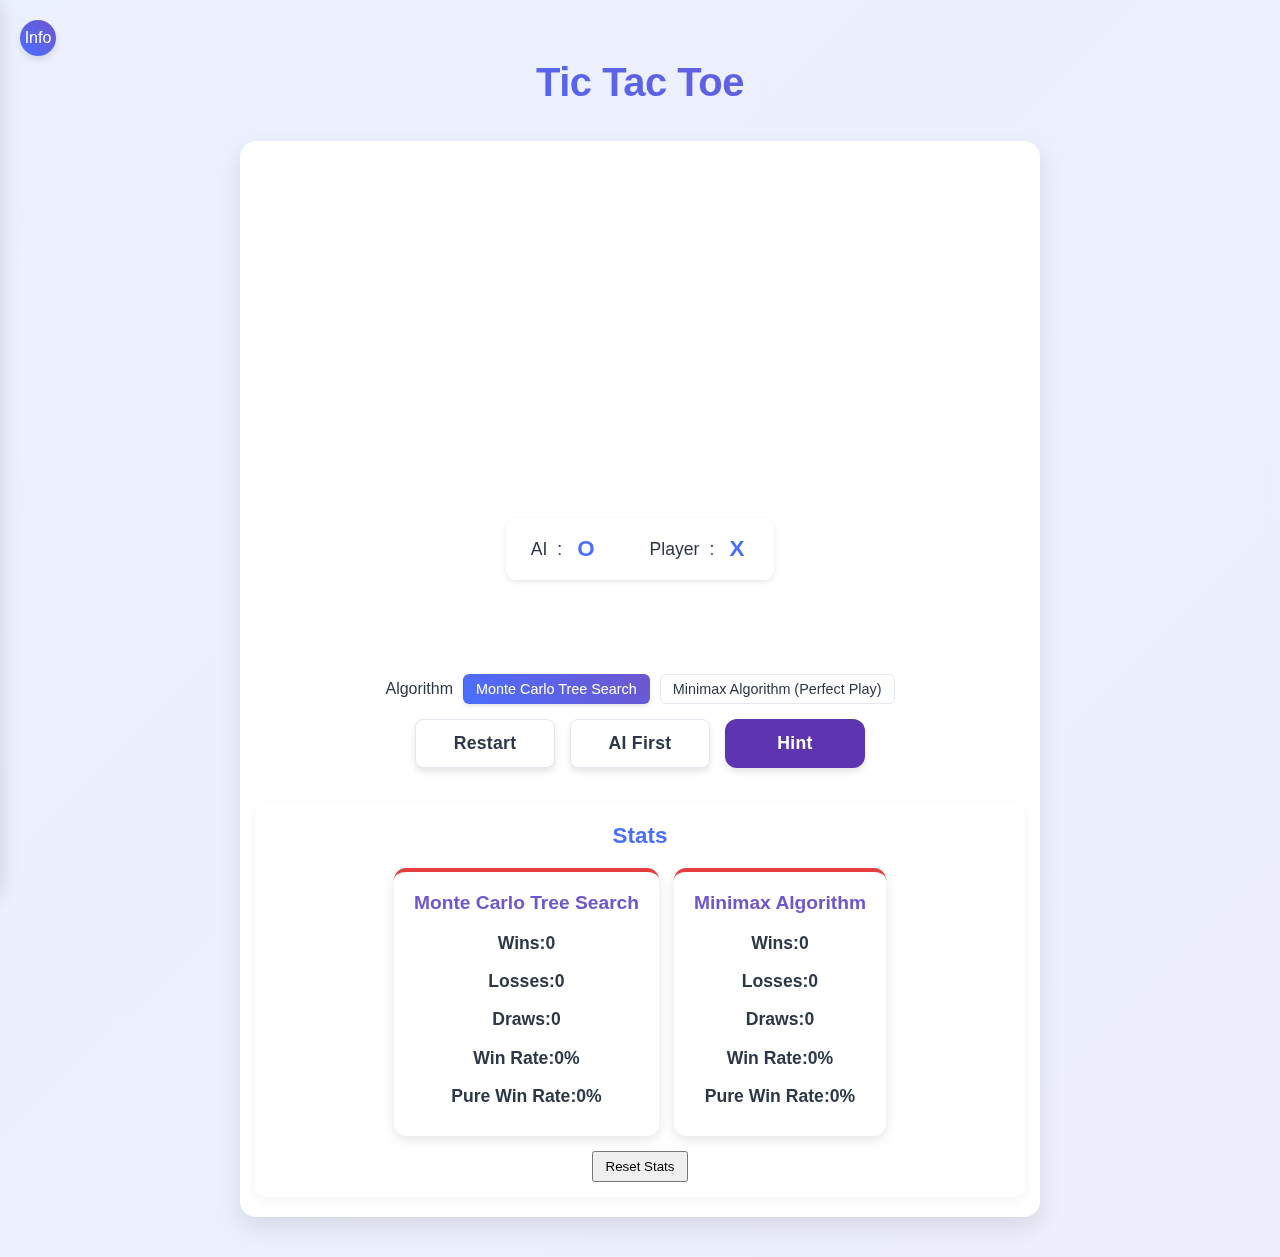
==== commit dd130baa: "添加了极小极大算法" ====
--- a/index.html
+++ b/index.html
@@ -1016,6 +1016,48 @@
   .hint-btn:active {
     transform: translateY(1px);
     box-shadow: 0 3px 8px rgba(0, 0, 0, 0.1);
+  }
+
+  .algorithm-selector {
+    display: flex;
+    align-items: center;
+    gap: 10px;
+    margin-top: 8px;
+    justify-content: center;
+    flex-wrap: wrap;
+  }
+  
+  .algorithm-btn {
+    padding: 6px 12px;
+    border: 1px solid var(--border-color);
+    background: var(--card-bg);
+    color: var(--text-color);
+    border-radius: 6px;
+    cursor: pointer;
+    transition: all 0.2s ease;
+    font-size: 0.9rem;
+  }
+  
+  .algorithm-btn:hover {
+    background-color: rgba(74, 111, 255, 0.05);
+  }
+  
+  .algorithm-btn.active {
+    background: linear-gradient(45deg, var(--primary-color), var(--secondary-color));
+    color: white;
+    border-color: transparent;
+    box-shadow: 0 2px 4px rgba(0, 0, 0, 0.1);
+  }
+  
+  @media (max-width: 600px) {
+    .algorithm-selector {
+      flex-direction: column;
+    }
+    
+    .algorithm-btn {
+      width: 100%;
+      max-width: 270px;
+    }
   }
 </style>
 </head>
@@ -1160,7 +1202,11 @@
     confirmReset: '确定要重置所有战绩数据吗？',
     resetComplete: '已重置！',
     hint: "提示",
-    cannotChangeDifficulty: '游戏进行中无法更换难度'
+    cannotChangeDifficulty: '游戏进行中无法更换难度',
+    algorithm: '算法',
+    mcts: '蒙特卡洛树算法',
+    minimax: '极小极大算法（完美对弈）',
+    cannotChangeAlgorithm: '游戏进行中无法更换算法'
   },
   en: {
     langInfo: 'Info',
@@ -1197,7 +1243,11 @@
     confirmReset: 'Are you sure you want to reset all stats?',
     resetComplete: 'Reset Complete!',
     hint: "Hint",
-    cannotChangeDifficulty: 'Cannot change difficulty while game is in progress'
+    cannotChangeDifficulty: 'Cannot change difficulty while game is in progress',
+    algorithm: 'Algorithm',
+    mcts: 'Monte Carlo Tree Search',
+    minimax: 'Minimax Algorithm (Perfect Play)',
+    cannotChangeAlgorithm: 'Cannot change algorithm while game is in progress'
   },
   ja: {
     langInfo: '説',
@@ -1234,7 +1284,11 @@
     confirmReset: '本当にすべての戦績をリセットしますか？',
     resetComplete: 'リセット完了！',
     hint: "ヒント",
-    cannotChangeDifficulty: 'ゲーム中に難易度を変更できません'
+    cannotChangeDifficulty: 'ゲーム中に難易度を変更できません',
+    algorithm: 'アルゴリズム',
+    mcts: 'モンテカルロ木探索',
+    minimax: 'ミニマックスアルゴリズム（完璧なプレイ）',
+    cannotChangeAlgorithm: 'ゲーム中にアルゴリズムを変更できません'
   },
   ko: {
     langInfo: '설',
@@ -1271,7 +1325,11 @@
     confirmReset: '정말로 모든 전적을 초기화하시겠습니까?',
     resetComplete: '리셋 완료!',
     hint: "힌트",
-    cannotChangeDifficulty: '게임 진행 중에는 난이도를 변경할 수 없습니다'
+    cannotChangeDifficulty: '게임 진행 중에는 난이도를 변경할 수 없습니다',
+    algorithm: '알고리즘',
+    mcts: '몬테카를로 트리 알고리즘',
+    minimax: '미니맥스 알고리즘 (완벽한 플레이)',
+    cannotChangeAlgorithm: '게임 진행 중에는 알고리즘을 변경할 수 없습니다'
   },
   ru: {
     langInfo: 'Инф',
@@ -1308,7 +1366,11 @@
     confirmReset: 'Вы уверены, что хотите сбросить все статистические данные?',
     resetComplete: 'Статистика сброшена!',
     hint: "Подсказка",
-    cannotChangeDifficulty: 'Невозможно изменить сложность во время игры'
+    cannotChangeDifficulty: 'Невозможно изменить сложность во время игры',
+    algorithm: 'Алгоритм',
+    mcts: 'Монте-Карло дерево алгоритм',
+    minimax: 'Алгоритм минимакс (идеальная игра)',
+    cannotChangeAlgorithm: 'Невозможно изменить алгоритм во время игры'
   },
   fr: {
     langInfo: 'Info',
@@ -1345,7 +1407,11 @@
     confirmReset: 'Êtes-vous sûr de vouloir réinitialiser toutes les statistiques ?',
     resetComplete: 'Statistiques réinitialisées !',
     hint: "Indice",
-    cannotChangeDifficulty: 'Impossible de changer de difficulté pendant la partie'
+    cannotChangeDifficulty: 'Impossible de changer de difficulté pendant la partie',
+    algorithm: 'Algorithme',
+    mcts: 'Algorithme d\'arbre de Monte-Carlo',
+    minimax: 'Algorithme Minimax (Jeu parfait)',
+    cannotChangeAlgorithm: 'Impossible de changer d\'algorithme pendant la partie'
   }
 };
 
@@ -1829,7 +1895,7 @@
 
 // 增强handleGameOver函数
 function handleGameOver() {
-    console.log('游戏结束，当前难度:', currentDifficulty); // 调试
+    console.log('游戏结束，当前难度:', currentDifficulty, '当前算法:', currentAlgorithm); // 调试
     
     const result = gameState.gameOver();
     const statusDiv = document.getElementById('gameStatus');
@@ -1840,13 +1906,13 @@
     
     if (result === aiSymbol) {
         statusDiv.textContent = translations[currentLang].aiWin;
-        userStats[currentDifficulty].losses++;
+        userStats[currentDifficulty][currentAlgorithm].losses++;
     } else if (result === (aiSymbol === 'X' ? 'O' : 'X')) {
         statusDiv.textContent = translations[currentLang].playerWin;
-        userStats[currentDifficulty].wins++;
+        userStats[currentDifficulty][currentAlgorithm].wins++;
     } else {
         statusDiv.textContent = translations[currentLang].draw;
-        userStats[currentDifficulty].draws++;
+        userStats[currentDifficulty][currentAlgorithm].draws++;
     }
     
     // 调试：打印更新后统计数据
@@ -1862,7 +1928,27 @@
 function loadUserStats() {
   const savedStats = localStorage.getItem('tictactoeStats');
   if (savedStats) {
-    userStats = JSON.parse(savedStats);
+    const parsedStats = JSON.parse(savedStats);
+    
+    // 兼容旧版本数据格式
+    if (parsedStats.hard && !parsedStats.hard.mcts) {
+      // 旧格式没有按算法区分，将数据迁移到新格式
+      const oldHardStats = { ...parsedStats.hard };
+      parsedStats.hard = {
+        mcts: oldHardStats,
+        minimax: { wins: 0, losses: 0, draws: 0 }
+      };
+    }
+    
+    userStats = parsedStats;
+  } else {
+    // 初始化默认结构
+    userStats = {
+      hard: {
+        mcts: { wins: 0, losses: 0, draws: 0 },
+        minimax: { wins: 0, losses: 0, draws: 0 }
+      }
+    };
   }
 }
 
@@ -1887,38 +1973,125 @@
 
 // 更新战绩显示
 function updateStatsDisplay() {
-  // 直接更新困难难度战绩
-  const stats = userStats.hard;
-  
-  const winRate = calculateWinRate(stats);
-  const pureWinRate = calculatePureWinRate(stats);
-  
-  // 更新DOM元素
-  document.getElementById('hard-wins').textContent = stats.wins;
-  document.getElementById('hard-losses').textContent = stats.losses;
-  document.getElementById('hard-draws').textContent = stats.draws;
-  
-  const winRateElement = document.getElementById('hard-winrate');
-  const pureWinRateElement = document.getElementById('hard-pure-winrate');
-  
-  winRateElement.textContent = winRate + '%';
-  pureWinRateElement.textContent = pureWinRate + '%';
-
-  // 设置颜色效果
-  const winRateValue = parseFloat(winRate);
-  const pureWinRateValue = parseFloat(pureWinRate);
-  
-  // 移除之前的动画类
-  winRateElement.classList.remove('rainbow-text');
-  pureWinRateElement.classList.remove('rainbow-text');
-  
-  // 胜率阈值设为60%，纯胜率阈值设为70%
-  if (winRateValue >= 60) {
-    winRateElement.classList.add('rainbow-text');
-  }
-  if (pureWinRateValue >= 70) {
-    pureWinRateElement.classList.add('rainbow-text');
-  }
+  const statsContainer = document.querySelector('.difficulty-stats');
+  
+  // 清空现有内容
+  statsContainer.innerHTML = '';
+  
+  // 获取当前难度的统计数据
+  const difficulty = 'hard'; // 只有hard难度
+  
+  // 创建MCTS算法统计区块
+  const mctsStats = userStats[difficulty].mcts;
+  const mctsWinRate = calculateWinRate(mctsStats);
+  const mctsPureWinRate = calculatePureWinRate(mctsStats);
+  
+  const mctsDiv = document.createElement('div');
+  mctsDiv.className = 'diff-stat hard';
+  mctsDiv.innerHTML = `
+    <h4 data-lang="mcts">${translations[currentLang].mcts}</h4>
+    <p><span data-lang="wins">${translations[currentLang].wins}</span><span id="mcts-wins">${mctsStats.wins}</span></p>
+    <p><span data-lang="losses">${translations[currentLang].losses}</span><span id="mcts-losses">${mctsStats.losses}</span></p>
+    <p><span data-lang="draws">${translations[currentLang].draws}</span><span id="mcts-draws">${mctsStats.draws}</span></p>
+    <p><span data-lang="winRate">${translations[currentLang].winRate}</span><span id="mcts-winrate">${mctsWinRate}%</span></p>
+    <p><span data-lang="pureWinRate">${translations[currentLang].pureWinRate}</span><span id="mcts-pure-winrate">${mctsPureWinRate}%</span></p>
+  `;
+  
+  // 创建Minimax算法统计区块
+  const minimaxStats = userStats[difficulty].minimax;
+  const minimaxWinRate = calculateWinRate(minimaxStats);
+  const minimaxPureWinRate = calculatePureWinRate(minimaxStats);
+  
+  const minimaxDiv = document.createElement('div');
+  minimaxDiv.className = 'diff-stat hard';
+  
+  // 为极小极大算法标题特殊处理，去掉"完美对弈"后缀
+  let minimaxTitle = '';
+  if (currentLang === 'zh') {
+    minimaxTitle = '极小极大算法';
+  } else if (currentLang === 'en') {
+    minimaxTitle = 'Minimax Algorithm';
+  } else if (currentLang === 'ja') {
+    minimaxTitle = 'ミニマックスアルゴリズム';
+  } else if (currentLang === 'ko') {
+    minimaxTitle = '미니맥스 알고리즘';
+  } else if (currentLang === 'ru') {
+    minimaxTitle = 'Алгоритм минимакс';
+  } else if (currentLang === 'fr') {
+    minimaxTitle = 'Algorithme Minimax';
+  } else {
+    // 默认使用翻译键值
+    minimaxTitle = translations[currentLang].minimax.split('（')[0].split('(')[0];
+  }
+  
+  minimaxDiv.innerHTML = `
+    <h4>${minimaxTitle}</h4>
+    <p><span data-lang="wins">${translations[currentLang].wins}</span><span id="minimax-wins">${minimaxStats.wins}</span></p>
+    <p><span data-lang="losses">${translations[currentLang].losses}</span><span id="minimax-losses">${minimaxStats.losses}</span></p>
+    <p><span data-lang="draws">${translations[currentLang].draws}</span><span id="minimax-draws">${minimaxStats.draws}</span></p>
+    <p><span data-lang="winRate">${translations[currentLang].winRate}</span><span id="minimax-winrate">${minimaxWinRate}%</span></p>
+    <p><span data-lang="pureWinRate">${translations[currentLang].pureWinRate}</span><span id="minimax-pure-winrate">${minimaxPureWinRate}%</span></p>
+  `;
+  
+  // 添加到容器
+  statsContainer.appendChild(mctsDiv);
+  statsContainer.appendChild(minimaxDiv);
+  
+  // 设置彩虹效果
+  const winRateElements = [
+    { element: document.getElementById('mcts-winrate'), value: mctsWinRate },
+    { element: document.getElementById('mcts-pure-winrate'), value: mctsPureWinRate },
+    { element: document.getElementById('minimax-winrate'), value: minimaxWinRate },
+    { element: document.getElementById('minimax-pure-winrate'), value: minimaxPureWinRate }
+  ];
+  
+  // 移除所有彩虹效果
+  winRateElements.forEach(item => {
+    if (item.element) {
+      item.element.classList.remove('rainbow-text');
+      
+      // 胜率阈值设为60%，纯胜率阈值设为70%
+      if ((item.element.id.includes('pure-winrate') && item.value >= 70) ||
+          (!item.element.id.includes('pure-winrate') && item.value >= 60)) {
+        item.element.classList.add('rainbow-text');
+      }
+    }
+  });
+}
+
+// 修改resetStats函数
+function resetStats() {
+    const btn = document.querySelector('.reset-btn');
+    btn.disabled = true;
+    btn.innerHTML = '<span class="loading-dots">' + translations[currentLang].resetting + '</span>';
+    
+    setTimeout(() => {
+        if (confirm(translations[currentLang].confirmReset)) {
+            userStats = {
+                hard: {
+                    mcts: { wins: 0, losses: 0, draws: 0 },
+                    minimax: { wins: 0, losses: 0, draws: 0 }
+                }
+            };
+            saveUserStats();
+            updateStatsDisplay();
+            
+            // 添加视觉反馈
+            btn.style.backgroundColor = '#4CAF50';
+            btn.style.color = 'white';
+            btn.innerHTML = translations[currentLang].resetComplete;
+            
+            setTimeout(() => {
+                btn.innerHTML = translations[currentLang].resetStats;
+                btn.style.backgroundColor = '';
+                btn.style.color = '';
+                btn.disabled = false;
+            }, 1000);
+        } else {
+            btn.innerHTML = translations[currentLang].resetStats;
+            btn.disabled = false;
+        }
+    }, 300);
 }
 
 // 页面加载时初始化
@@ -2024,6 +2197,12 @@
         aiIterations = parseInt(defaultBtn.getAttribute('data-iterations'));
     }
     updateHintButton();
+    
+    // 添加算法选择器
+    createAlgorithmSelector();
+    
+    // 更新窗口对象
+    window.setAlgorithm = setAlgorithm;
 });
 
 // 1. 首先定义所有全局变量和状态
@@ -2038,7 +2217,10 @@
 
 // 添加用户战绩记录
 let userStats = {
-  hard: { wins: 0, losses: 0, draws: 0 }
+  hard: { 
+    mcts: { wins: 0, losses: 0, draws: 0 },
+    minimax: { wins: 0, losses: 0, draws: 0 }
+  }
 };
 
 // 2. 创建Web Worker
@@ -2047,18 +2229,122 @@
   ${State.toString()}
   ${MCTS.toString()}
   
-  // 替换为固定奖励值函数
+  // 实现极小极大算法
+  class Minimax {
+    constructor(state, currentPlayer) {
+      this.state = state;
+      this.currentPlayer = currentPlayer;
+    }
+    
+    getBestMove() {
+      // 先检查紧急走法（自己获胜或阻止对手获胜）
+      const urgentMove = this.state.checkUrgentMove(this.currentPlayer);
+      if (urgentMove !== null) return urgentMove;
+      
+      const actions = this.state.getLegalActions();
+      let bestScore = -Infinity;
+      let bestMove = actions[0]; // 默认第一个合法移动
+      
+      for (const action of actions) {
+        const newState = this.state.makeMove(action);
+        const score = this.minimax(newState, 0, false);
+        
+        if (score > bestScore) {
+          bestScore = score;
+          bestMove = action;
+        }
+      }
+      
+      return bestMove;
+    }
+    
+    minimax(state, depth, isMaximizing) {
+      // 检查游戏是否结束
+      const result = state.gameOver();
+      if (result !== null) {
+        if (result === 0) return 0; // 平局
+        if (result === this.currentPlayer) {
+          return 10 - depth; // 当前玩家获胜，减去深度以鼓励更快获胜
+        } else {
+          return depth - 10; // 对手获胜，加上深度以延长比赛
+        }
+      }
+      
+      // 如果深度过大，返回启发式评估
+      if (depth > 8) {
+        return this.evaluate(state);
+      }
+      
+      if (isMaximizing) {
+        let bestScore = -Infinity;
+        const actions = state.getLegalActions();
+        
+        for (const action of actions) {
+          const newState = state.makeMove(action);
+          const score = this.minimax(newState, depth + 1, false);
+          bestScore = Math.max(bestScore, score);
+        }
+        
+        return bestScore;
+      } else {
+        let bestScore = Infinity;
+        const actions = state.getLegalActions();
+        
+        for (const action of actions) {
+          const newState = state.makeMove(action);
+          const score = this.minimax(newState, depth + 1, true);
+          bestScore = Math.min(bestScore, score);
+        }
+        
+        return bestScore;
+      }
+    }
+    
+    // 简单的启发式评估函数
+    evaluate(state) {
+      // 如果玩家即将获胜，给予高分
+      if (state.findWinningMove(this.currentPlayer) !== null) {
+        return 5;
+      }
+      
+      // 如果对手即将获胜，给予低分
+      const opponent = this.currentPlayer === 'X' ? 'O' : 'X';
+      if (state.findWinningMove(opponent) !== null) {
+        return -5;
+      }
+      
+      // 如果玩家占据了中心，加分
+      if (state.board[4] === this.currentPlayer) {
+        return 3;
+      }
+      
+      // 如果对手占据了中心，减分
+      if (state.board[4] === opponent) {
+        return -3;
+      }
+      
+      return 0;
+    }
+  }
+  
   function calculateWinReward() {
     return 1.0; // 统一返回固定的获胜奖励值1.0
   }
   
   self.onmessage = function(e) {
-    const { board, currentPlayer, iterations, maxDepth } = e.data;
+    const { board, currentPlayer, iterations, maxDepth, algorithm } = e.data;
     const state = new State(board, currentPlayer);
-    const mcts = new MCTS(state, currentPlayer, iterations, maxDepth);
-    
-    // 使用RAVE增强的MCTS算法搜索最佳走法
-    const move = mcts.getBestMove();
+    
+    let move;
+    if (algorithm === 'minimax') {
+      const minimax = new Minimax(state, currentPlayer);
+      move = minimax.getBestMove();
+    } else {
+      // 默认使用MCTS
+      const mcts = new MCTS(state, currentPlayer, iterations, maxDepth);
+      move = mcts.getBestMove();
+    }
+    
     self.postMessage({ move });
   };
 `;
@@ -2167,7 +2453,8 @@
         board: gameState.board,
         currentPlayer: gameState.currentPlayer,
         iterations: difficultyMap[currentDifficulty].iterations,
-        maxDepth: difficultyMap[currentDifficulty].maxDepth
+        maxDepth: difficultyMap[currentDifficulty].maxDepth,
+        algorithm: currentAlgorithm // 添加当前算法参数
     });
     
     // 立即更新提示按钮状态
@@ -2320,7 +2607,8 @@
             board: gameState.board,
             currentPlayer: gameState.currentPlayer,
             iterations: difficultyMap[currentDifficulty].iterations,
-            maxDepth: difficultyMap[currentDifficulty].maxDepth
+            maxDepth: difficultyMap[currentDifficulty].maxDepth,
+            algorithm: currentAlgorithm // 添加当前算法参数
         });
     }, 50);
     
@@ -2633,7 +2921,7 @@
 let hintWorker = null;
 let hintHighlightedCell = null; // 新增：记录当前高亮的提示单元格
 
-// 添加calculateHint函数
+// 修改calculateHint函数使用极小极大算法
 function calculateHint() {
     // 只要是玩家回合且游戏未结束，就计算提示
     if (!isPlayerTurn || gameState.gameOver() !== null) {
@@ -2654,71 +2942,16 @@
     // 如果已经有worker在运行，先终止它
     if (hintWorker) {
         hintWorker.terminate();
+        hintWorker = null;
     }
     
     hintMove = null;
     updateHintButton();
     
-    // 检查紧急走法（自己获胜或阻止对手获胜）
-    const urgentMove = gameState.checkUrgentMove(gameState.currentPlayer);
-    if (urgentMove !== null) {
-        console.log("找到紧急走法:", urgentMove);  // 调试日志
-        hintMove = urgentMove;
-        updateHintButton();
-        return;
-    }
-    
-    // 移除对fork moves的检查
-    
-    // 使用MCTS算法分析最佳走法
-    try {
-        hintWorker = new Worker(workerUrl);
-        
-        hintWorker.onmessage = function(e) {
-            const { move } = e.data;
-            console.log("Worker返回走法:", move);  // 调试日志
-            
-            // 确保提示位置是合法的移动
-            if (gameState.canMove(move)) {
-                hintMove = move;
-                
-                // 额外验证提示质量
-                const tempState = new State([...gameState.board], gameState.currentPlayer);
-                // 检查走这步棋后对手是否有获胜走法
-                const tempNextState = tempState.makeMove(move);
-                const urgentOpponentMove = tempNextState.checkUrgentMove(tempNextState.currentPlayer);
-                
-                // 如果这步棋会导致对手直接获胜，尝试找另一步棋（除非没有选择）
-                if (urgentOpponentMove !== null && gameState.getLegalActions().length > 1) {
-                    // 重新计算，排除这一步
-                    const legalMoves = gameState.getLegalActions().filter(m => m !== move);
-                    // 随机选择一步，避免重复之前的错误提示
-                    hintMove = legalMoves[Math.floor(Math.random() * legalMoves.length)];
-                }
-            } else {
-                hintMove = null;
-            }
-            updateHintButton(); // 确保每次计算完成后都更新按钮状态
-        };
-
-        hintWorker.onerror = function(error) {
-            console.error('提示计算错误:', error);
-            hintMove = null;
-            updateHintButton();
-        };
-        
-        // 使用最高难度的迭代次数计算提示，增加迭代次数以提高准确性
-        hintWorker.postMessage({
-            board: gameState.board,
-            currentPlayer: gameState.currentPlayer,
-            iterations: difficultyMap.hard.iterations * 1.5, // 使用比困难难度更多的迭代次数
-            maxDepth: difficultyMap.hard.maxDepth + 2 // 更深的搜索深度
-        });
-    } catch (error) {
-        console.error("创建提示Worker失败:", error);
-        hintMove = null;
-        updateHintButton();
-    }
+    // 使用极小极大算法计算提示（不管当前使用的是什么算法）
+    const minimax = new Minimax(gameState, gameState.currentPlayer);
+    hintMove = minimax.getBestMove();
+    updateHintButton();
 }
 
 // 在DOMContentLoaded事件中添加
@@ -2774,5 +3007,146 @@
     hideLoading();
     // 可以在这里添加用户友好的错误提示
 };
+
+// 添加当前算法变量
+let currentAlgorithm = 'mcts'; // 默认使用蒙特卡洛树搜索算法
+
+// 创建算法选择器函数
+function createAlgorithmSelector() {
+  const container = document.createElement('div');
+  container.className = 'algorithm-selector';
+  container.innerHTML = `
+    <span data-lang="algorithm">算法</span>
+    <button class="algorithm-btn active" data-algorithm="mcts" onclick="setAlgorithm(this)">
+      <span data-lang="mcts">蒙特卡洛树算法</span>
+    </button>
+    <button class="algorithm-btn" data-algorithm="minimax" onclick="setAlgorithm(this)">
+      <span data-lang="minimax">极小极大算法（完美对弈）</span>
+    </button>
+  `;
+  
+  // 在难度选择器后面插入
+  const difficultySelector = document.querySelector('.difficulty-selector');
+  difficultySelector.parentNode.insertBefore(container, difficultySelector.nextSibling);
+}
+
+// 设置算法函数
+function setAlgorithm(btn) {
+  // 如果游戏正在进行中且玩家已经走了棋，不允许切换算法
+  if (gameStarted && document.querySelector('td span')) {
+    alert(translations[currentLang].cannotChangeAlgorithm || '游戏进行中无法更换算法');
+    return;
+  }
+  
+  const algorithm = btn.getAttribute('data-algorithm');
+  currentAlgorithm = algorithm;
+  
+  // 更新按钮状态
+  document.querySelectorAll('.algorithm-btn').forEach(b => {
+    b.classList.remove('active');
+  });
+  btn.classList.add('active');
+  
+  // 重启游戏
+  restart();
+}
+
+// 实现Minimax类
+class Minimax {
+  constructor(state, currentPlayer) {
+    this.state = state;
+    this.currentPlayer = currentPlayer;
+  }
+  
+  getBestMove() {
+    // 先检查紧急走法（自己获胜或阻止对手获胜）
+    const urgentMove = this.state.checkUrgentMove(this.currentPlayer);
+    if (urgentMove !== null) return urgentMove;
+    
+    const actions = this.state.getLegalActions();
+    let bestScore = -Infinity;
+    let bestMove = actions[0]; // 默认第一个合法移动
+    
+    for (const action of actions) {
+      const newState = this.state.makeMove(action);
+      const score = this.minimax(newState, 0, false);
+      
+      if (score > bestScore) {
+        bestScore = score;
+        bestMove = action;
+      }
+    }
+    
+    return bestMove;
+  }
+  
+  minimax(state, depth, isMaximizing) {
+    // 检查游戏是否结束
+    const result = state.gameOver();
+    if (result !== null) {
+      if (result === 0) return 0; // 平局
+      if (result === this.currentPlayer) {
+        return 10 - depth; // 当前玩家获胜，减去深度以鼓励更快获胜
+      } else {
+        return depth - 10; // 对手获胜，加上深度以延长比赛
+      }
+    }
+    
+    // 如果深度过大，返回启发式评估
+    if (depth > 8) {
+      return this.evaluate(state);
+    }
+    
+    if (isMaximizing) {
+      let bestScore = -Infinity;
+      const actions = state.getLegalActions();
+      
+      for (const action of actions) {
+        const newState = state.makeMove(action);
+        const score = this.minimax(newState, depth + 1, false);
+        bestScore = Math.max(bestScore, score);
+      }
+      
+      return bestScore;
+    } else {
+      let bestScore = Infinity;
+      const actions = state.getLegalActions();
+      
+      for (const action of actions) {
+        const newState = state.makeMove(action);
+        const score = this.minimax(newState, depth + 1, true);
+        bestScore = Math.min(bestScore, score);
+      }
+      
+      return bestScore;
+    }
+  }
+  
+  // 简单的启发式评估函数
+  evaluate(state) {
+    // 如果玩家即将获胜，给予高分
+    if (state.findWinningMove(this.currentPlayer) !== null) {
+      return 5;
+    }
+    
+    // 如果对手即将获胜，给予低分
+    const opponent = this.currentPlayer === 'X' ? 'O' : 'X';
+    if (state.findWinningMove(opponent) !== null) {
+      return -5;
+    }
+    
+    // 如果玩家占据了中心，加分
+    if (state.board[4] === this.currentPlayer) {
+      return 3;
+    }
+    
+    // 如果对手占据了中心，减分
+    if (state.board[4] === opponent) {
+      return -3;
+    }
+    
+    return 0;
+  }
+}
 </script>
 </html>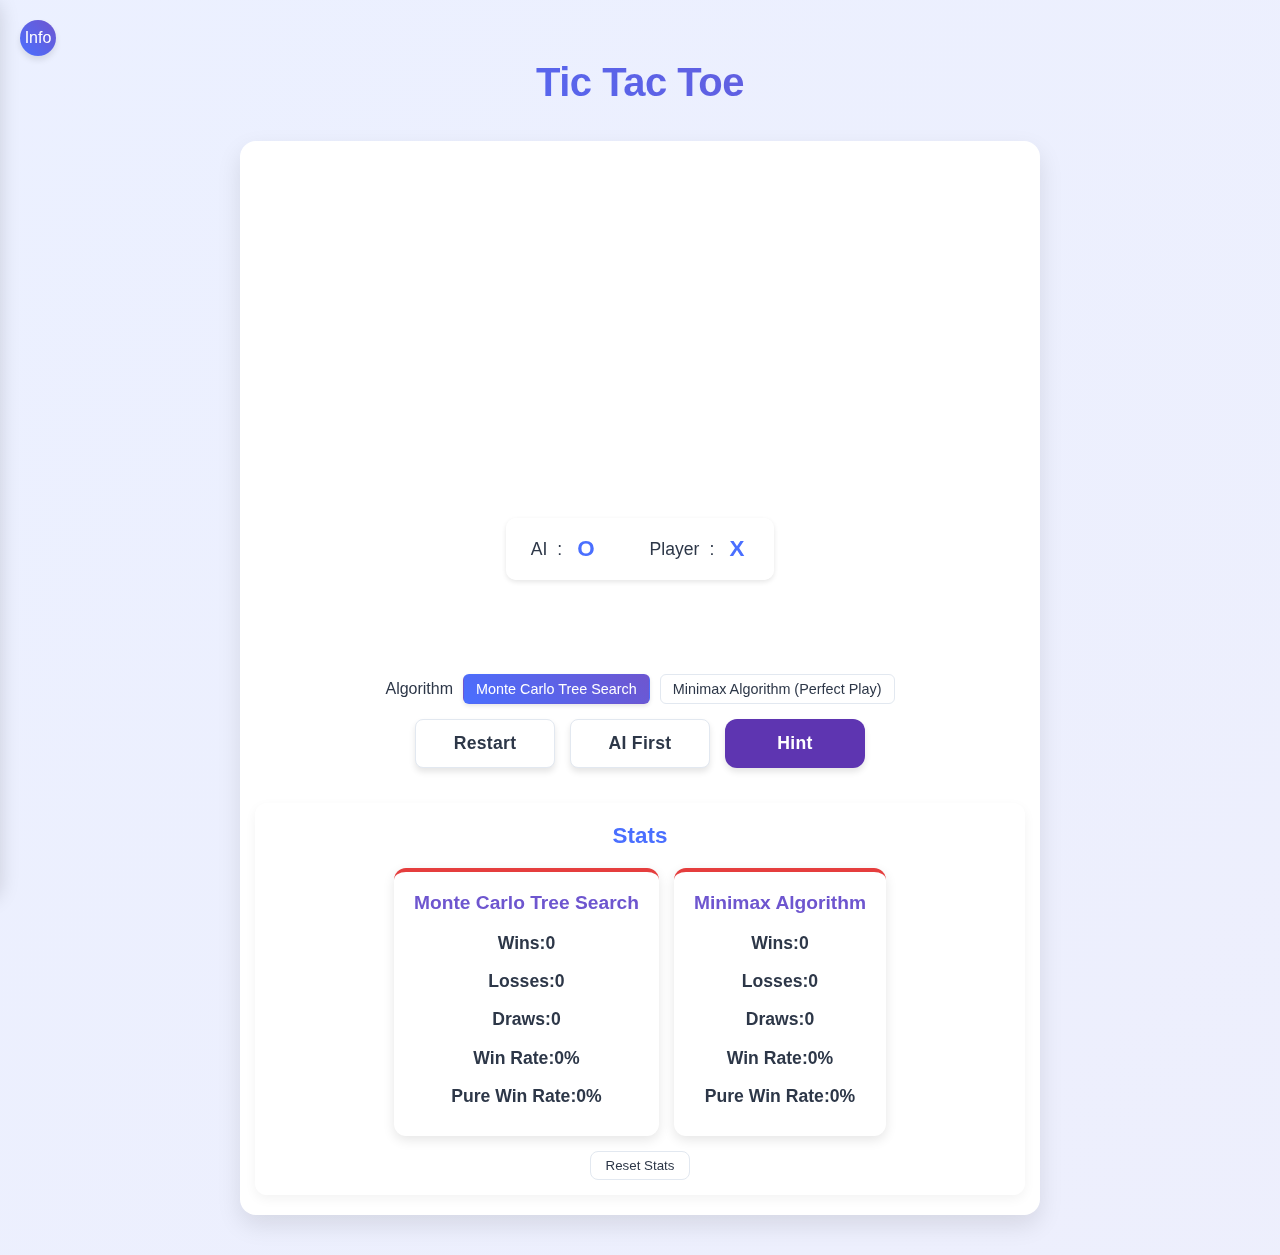
==== commit 0bfe69e7: "fix bugs" ====
--- a/index.html
+++ b/index.html
@@ -946,11 +946,51 @@
 
   /* 重置按钮样式调整 */
   .reset-btn {
+    position: relative;
+    overflow: hidden;
+    transition: color 0.3s ease;
     display: block;
-    width: fit-content; /* 根据内容自适应宽度 */
-    margin: 15px auto 0; /* 只在顶部有外边距，水平居中 */
+    width: 100px; /* 固定宽度 */
+    min-width: 100px; /* 确保最小宽度 */
+    text-align: center; /* 文本居中 */
+    margin: 15px auto 0;
     padding: 6px 12px;
-    /* 其他样式保持不变 */
+    background-color: var(--card-bg);
+    color: var(--text-color);
+    border: 1px solid var(--border-color);
+    border-radius: 8px;
+    cursor: pointer;
+    z-index: 1; /* 确保内容在伪元素之上 */
+  }
+
+  .reset-btn::before {
+    content: '';
+    position: absolute;
+    top: 0;
+    left: 0;
+    width: 100%;
+    height: 100%;
+    background-color: #ff6b6b;
+    transform: translateX(-100%);
+    transition: transform 0.4s ease;
+    z-index: -1;
+  }
+
+  .reset-btn.confirm::before {
+    transform: translateX(0);
+  }
+
+  .reset-btn.confirm {
+    color: white;
+  }
+
+  .reset-btn.success::before {
+    background-color: #4CAF50;
+    transform: translateX(0);
+  }
+
+  .reset-btn.success {
+    color: white;
   }
 
   /* 移动端适配 */
@@ -1200,6 +1240,8 @@
     resetStats: '重置战绩',
     resetting: '重置中...',
     confirmReset: '确定要重置所有战绩数据吗？',
+    confirmReset2: '确定重置',  // 新增：确认重置（固定4字符）
+    resetDone: '已重置',    // 新增：重置完成（固定3字符）
     resetComplete: '已重置！',
     hint: "提示",
     cannotChangeDifficulty: '游戏进行中无法更换难度',
@@ -1241,6 +1283,8 @@
     resetStats: 'Reset Stats',
     resetting: 'Resetting...',
     confirmReset: 'Are you sure you want to reset all stats?',
+    confirmReset2: 'Confirm',  // 新增：确认重置（固定4字符）
+    resetDone: 'Done',     // 新增：重置完成（固定3字符）
     resetComplete: 'Reset Complete!',
     hint: "Hint",
     cannotChangeDifficulty: 'Cannot change difficulty while game is in progress',
@@ -1282,6 +1326,8 @@
     resetStats: '戦績リセット',
     resetting: 'リセット中...',
     confirmReset: '本当にすべての戦績をリセットしますか？',
+    confirmReset2: '確認',  // 新增：确认重置（固定2字符）
+    resetDone: '完了',      // 新增：重置完成（固定2字符）
     resetComplete: 'リセット完了！',
     hint: "ヒント",
     cannotChangeDifficulty: 'ゲーム中に難易度を変更できません',
@@ -1323,6 +1369,8 @@
     resetStats: '전적 초기화',
     resetting: '리셋중...',
     confirmReset: '정말로 모든 전적을 초기화하시겠습니까?',
+    confirmReset2: '확인',   // 新增：确认重置（固定2字符）
+    resetDone: '완료',      // 新增：重置完成（固定2字符）
     resetComplete: '리셋 완료!',
     hint: "힌트",
     cannotChangeDifficulty: '게임 진행 중에는 난이도를 변경할 수 없습니다',
@@ -1364,6 +1412,8 @@
     resetStats: 'Сбросить статистику',
     resetting: 'Перезапуск...',
     confirmReset: 'Вы уверены, что хотите сбросить все статистические данные?',
+    confirmReset2: 'Сброс',  // 新增：确认重置（固定4字符）
+    resetDone: 'Готово',     // 新增：重置完成（固定4字符）
     resetComplete: 'Статистика сброшена!',
     hint: "Подсказка",
     cannotChangeDifficulty: 'Невозможно изменить сложность во время игры',
@@ -1405,6 +1455,8 @@
     resetStats: 'Réinitialiser les statistiques',
     resetting: 'Réinitialisation...',
     confirmReset: 'Êtes-vous sûr de vouloir réinitialiser toutes les statistiques ?',
+    confirmReset2: 'Valid',   // 新增：确认重置（固定5字符）
+    resetDone: 'Fait',       // 新增：重置完成（固定4字符）
     resetComplete: 'Statistiques réinitialisées !',
     hint: "Indice",
     cannotChangeDifficulty: 'Impossible de changer de difficulté pendant la partie',
@@ -2061,37 +2113,67 @@
 
 // 修改resetStats函数
 function resetStats() {
-    const btn = document.querySelector('.reset-btn');
-    btn.disabled = true;
-    btn.innerHTML = '<span class="loading-dots">' + translations[currentLang].resetting + '</span>';
-    
+  const btn = document.querySelector('.reset-btn');
+  
+  // 如果有正在处理的点击，则忽略新的点击
+  if (btn.dataset.isProcessing === 'true') {
+    return;
+  }
+  
+  // 设置处理标志，防止重复点击
+  btn.dataset.isProcessing = 'true';
+  
+  // 如果按钮当前已经处于确认状态，则执行重置
+  if (btn.classList.contains('confirm')) {
+    // 清除之前设置的定时器
+    if (btn.dataset.timerId) {
+      clearTimeout(parseInt(btn.dataset.timerId));
+      delete btn.dataset.timerId;
+    }
+    
+    // 执行重置操作
+    userStats = {
+      hard: {
+        mcts: { wins: 0, losses: 0, draws: 0 },
+        minimax: { wins: 0, losses: 0, draws: 0 }
+      }
+    };
+    saveUserStats();
+    updateStatsDisplay();
+    
+    // 修改按钮样式为成功状态
+    btn.classList.remove('confirm');
+    btn.classList.add('success');
+    btn.innerHTML = translations[currentLang].resetDone; 
+    
+    // 一段时间后恢复原样
     setTimeout(() => {
-        if (confirm(translations[currentLang].confirmReset)) {
-            userStats = {
-                hard: {
-                    mcts: { wins: 0, losses: 0, draws: 0 },
-                    minimax: { wins: 0, losses: 0, draws: 0 }
-                }
-            };
-            saveUserStats();
-            updateStatsDisplay();
-            
-            // 添加视觉反馈
-            btn.style.backgroundColor = '#4CAF50';
-            btn.style.color = 'white';
-            btn.innerHTML = translations[currentLang].resetComplete;
-            
-            setTimeout(() => {
-                btn.innerHTML = translations[currentLang].resetStats;
-                btn.style.backgroundColor = '';
-                btn.style.color = '';
-                btn.disabled = false;
-            }, 1000);
-        } else {
-            btn.innerHTML = translations[currentLang].resetStats;
-            btn.disabled = false;
-        }
-    }, 300);
+      btn.classList.remove('success');
+      btn.innerHTML = translations[currentLang].resetStats;
+      btn.dataset.isProcessing = 'false'; // 恢复处理标志
+    }, 1500);
+    
+    return;
+  }
+  
+  // 首次点击，修改按钮为确认状态
+  btn.classList.add('confirm');
+  btn.innerHTML = translations[currentLang].confirmReset2;
+  
+  // 设置定时器，如果用户没有确认，一段时间后恢复原样
+  const timer = setTimeout(() => {
+    btn.classList.remove('confirm');
+    btn.innerHTML = translations[currentLang].resetStats;
+    btn.dataset.isProcessing = 'false'; // 恢复处理标志
+  }, 3000); // 3秒后重置
+  
+  // 保存定时器ID，以便在用户确认时可以清除
+  btn.dataset.timerId = timer;
+  
+  // 允许第二次点击（确认操作）
+  setTimeout(() => {
+    btn.dataset.isProcessing = 'false';
+  }, 100); // 短暂延迟，防止同一次点击被多次触发
 }
 
 // 页面加载时初始化
@@ -2721,6 +2803,7 @@
 window.setDifficulty = setDifficulty;
 window.toggleLangOptions = toggleLangOptions;
 window.detectBrowserLanguage = detectBrowserLanguage;
+window.resetStats = resetStats;
 
 // 8. 清理函数
 window.addEventListener('beforeunload', () => {
@@ -2828,38 +2911,6 @@
     console.log('简单模式战绩:', userStats.easy);
     console.log('中等模式战绩:', userStats.medium);
     console.log('困难模式战绩:', userStats.hard);
-}
-
-// 添加重置统计函数
-function resetStats() {
-    const btn = document.querySelector('.reset-btn');
-    btn.disabled = true;
-    btn.innerHTML = '<span class="loading-dots">' + translations[currentLang].resetting + '</span>';
-    
-    setTimeout(() => {
-        if (confirm(translations[currentLang].confirmReset)) {
-            userStats = {
-                hard: { wins: 0, losses: 0, draws: 0 }
-            };
-            saveUserStats();
-            updateStatsDisplay();
-            
-            // 添加视觉反馈
-            btn.style.backgroundColor = '#4CAF50';
-            btn.style.color = 'white';
-            btn.innerHTML = translations[currentLang].resetComplete;
-            
-            setTimeout(() => {
-                btn.innerHTML = translations[currentLang].resetStats;
-                btn.style.backgroundColor = '';
-                btn.style.color = '';
-                btn.disabled = false;
-            }, 1000);
-        } else {
-            btn.innerHTML = translations[currentLang].resetStats;
-            btn.disabled = false;
-        }
-    }, 300);
 }
 
 // 添加获取提示的函数
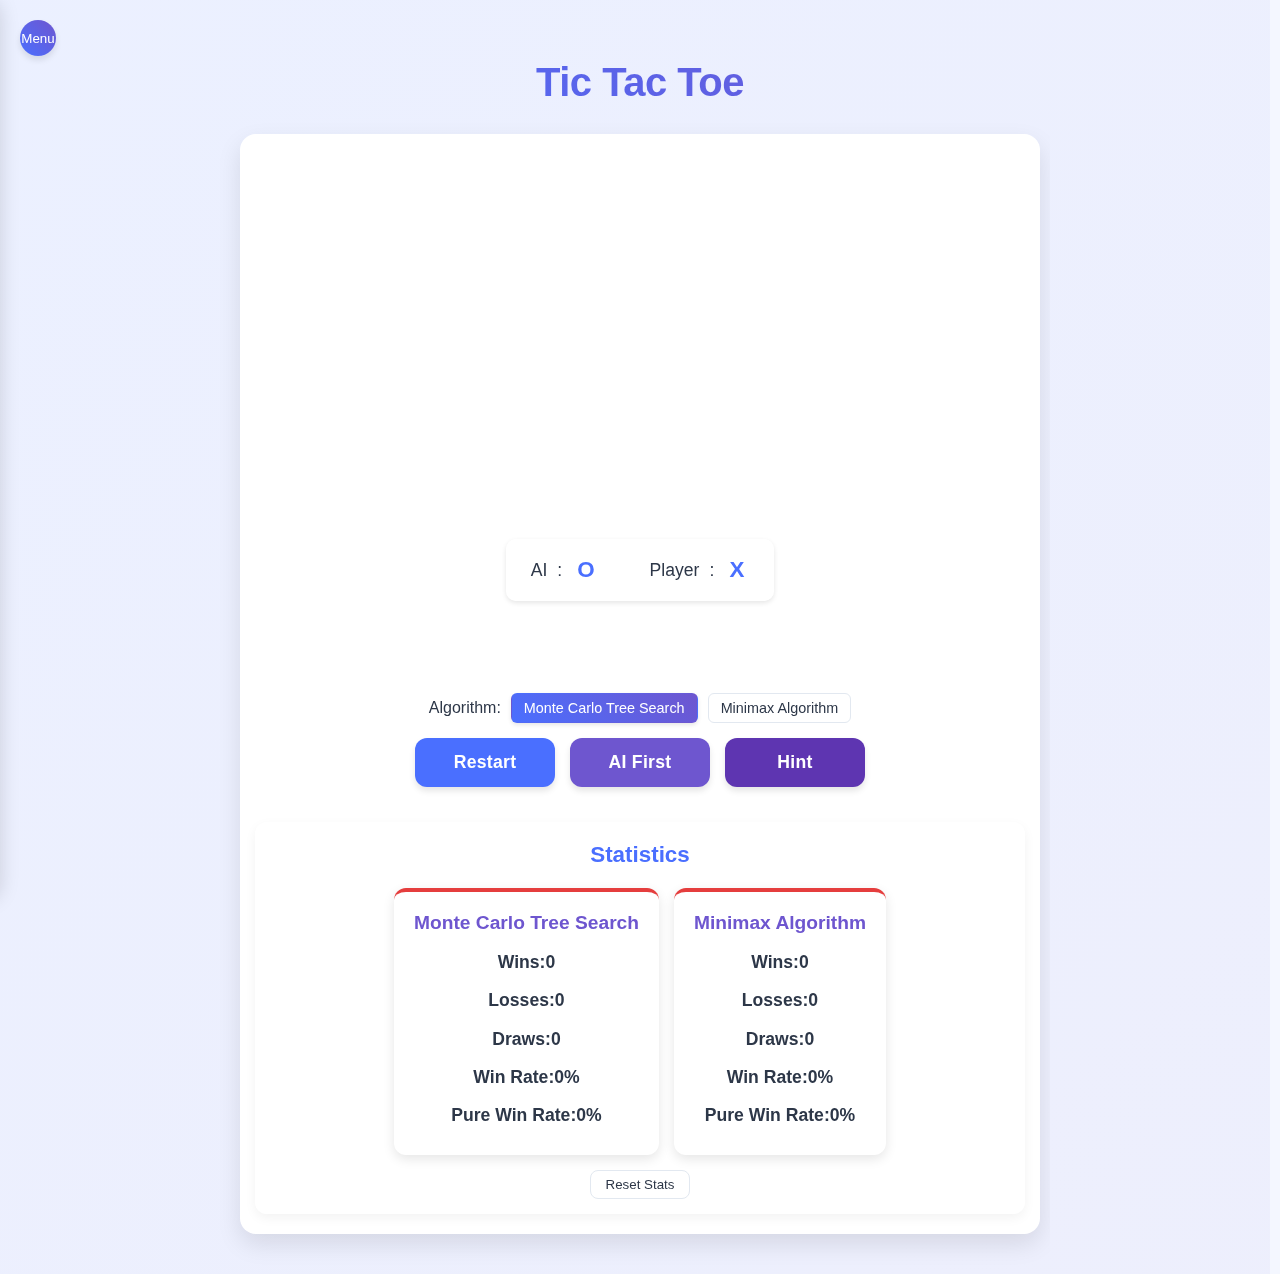
==== commit 9197d65b: "将大的index.html文件拆分成多个部分" ====
--- a/index.html
+++ b/index.html
@@ -4,1159 +4,39 @@
 <meta charset="utf-8">
 <meta name="viewport" content="width=device-width, initial-scale=1.0, maximum-scale=1.0, user-scalable=no">
 <title>井字棋</title>
+<link rel="stylesheet" href="css/styles.css">
 <style>
-  :root {
-    --primary-color: #4A6FFF;
-    --secondary-color: #6E56CF;
-    --background-color: #f4f7ff;
-    --text-color: #2d3748;
-    --border-color: #e2e8f0;
-    --accent-color: #5e35b1;
-    --success-color: #48bb78;
-    --error-color: #f56565;
-    --card-bg: #ffffff;
-    --font-main: -apple-system, BlinkMacSystemFont, 'Segoe UI', 'Microsoft YaHei', 'PingFang SC', 
-                 'Hiragino Sans GB', '微软雅黑', Roboto, 'Helvetica Neue', Arial, sans-serif;
-    --font-game: 'SF Pro Display', 'PingFang SC', 'Microsoft YaHei', -apple-system, 
-                 BlinkMacSystemFont, 'Segoe UI', sans-serif;
+  /* 强制修复侧边栏动画 */
+  .sidebar {
+    left: -320px !important;
+    transition: transform 0.4s cubic-bezier(0.4, 0, 0.2, 1) !important;
   }
-
-  body {
-    max-width: 100%;
-    margin: 0 auto;
-    padding: 20px;
-    font-family: var(--font-main);
-    background-color: var(--background-color);
-    color: var(--text-color);
-    line-height: 1.6;
-    background-image: linear-gradient(135deg, rgba(74, 111, 255, 0.05) 0%, rgba(110, 86, 207, 0.05) 100%);
-    min-height: 100vh;
-  }
-
-  @media (min-width: 768px) {
-    body {
-      max-width: 800px;
-    }
-  }
-
-  @media (max-width: 768px) {
-    body {
-      padding: 10px;
-    }
-    
-    h1 {
-      font-size: 2rem;
-      margin-top: 15px;
-      margin-bottom: 10px;
-    }
-    
-    h2 {
-      font-size: 1.5rem;
-      margin-bottom: 15px;
-    }
-    
-    .game-container {
-      padding: 12px 15px;
-      margin: 10px auto 5px;
-    }
-    
-    table {
-      max-width: 280px;
-      margin: 5px auto;
-    }
-    
-    td > span {
-      font-size: min(50px, 18vw);
-    }
-    
-    .symbols-indicator {
-      margin: 2px 0;
-      padding: 5px 10px;
-    }
-    
-    .symbol-box:first-child,
-    .symbol-box:last-child {
-      margin: 0;
-    }
-    
-    .loading-indicator {
-      position: relative;
-    }
-    
-    @keyframes spin {
-      0% { transform: rotate(0deg); }
-      100% { transform: rotate(360deg); }
-    }
-    
-    .difficulty-selector {
-      margin-top: 2px;
-      gap: 5px;
-    }
-    
-    .intro-toggle {
-      margin: 8px auto;
-    }
-    
-    .difficulty-btn {
-      padding: 4px 8px;
-      font-size: 0.85rem;
-    }
-    
-    .restart-btn, .ai-first-btn {
-      padding: 8px 16px;
-      font-size: 0.95rem;
-      min-width: 110px;
-    }
-    
-    .game-status-area {
-      height: 50px;
-      margin: 5px 0;
-    }
-    
-    .game-status {
-      font-size: 1.5rem;
-      padding: 5px 15px;
-    }
-  }
-
-  @media (max-width: 360px) {
-    h1 {
-      font-size: 1.8rem;
-    }
-    
-    table {
-      max-width: 240px;
-      margin: 15px 0;
-    }
-    
-    .difficulty-selector {
-      gap: 5px;
-    }
-    
-    .difficulty-btn {
-      padding: 4px 8px;
-      font-size: 0.8rem;
-    }
-    
-    .button-container {
-      gap: 10px;
-    }
-    
-    .restart-btn, .ai-first-btn {
-      padding: 8px 16px;
-      font-size: 0.9rem;
-      min-width: 100px;
-    }
-  }
-
-  h1 {
-    font-size: 2.5rem;
-    font-weight: 700;
-    letter-spacing: -0.5px;
-    text-align: center;
-    margin-top: 30px;
-    background: linear-gradient(45deg, var(--primary-color), var(--secondary-color));
-    -webkit-background-clip: text;
-    -webkit-text-fill-color: transparent;
-    background-clip: text;
-    text-fill-color: transparent;
-    animation: fadeIn 0.7s ease-out;
-  }
-
-  h2 {
-    font-size: 1.75rem;
-    font-weight: 600;
-    letter-spacing: -0.3px;
-    color: var(--secondary-color);
-    margin-bottom: 10px;
-  }
-
-  .game-container {
-    display: flex;
-    flex-direction: column;
-    align-items: center;
-    margin: 20px auto;
-    padding: 20px 30px;
-    position: relative;
-    background: var(--card-bg);
-    border-radius: 16px;
-    box-shadow: 0 10px 25px rgba(0, 0, 0, 0.1);
-    max-width: 100%;
-    transform: translateZ(0);
-    animation: scaleIn 0.5s ease-out;
-  }
-
-  table {
-    width: 100%;
-    max-width: 320px;
-    border-collapse: collapse;
-    margin: 15px auto;
-    border-radius: 12px;
-    overflow: hidden;
-    box-shadow: 0 5px 15px rgba(0, 0, 0, 0.07);
-    animation: fadeIn 0.5s ease-out 0.2s forwards;
-    opacity: 0;
-    animation-fill-mode: forwards;
-    position: relative;
-    left: 0;
-  }
-
-  td {
-    width: 33.33%;
-    height: 0;
-    padding-bottom: 33.33%;
-    position: relative;
-    border: 3px solid var(--background-color);
-    background-color: var(--card-bg);
-    transition: all 0.3s ease;
-    cursor: pointer;
-    -webkit-tap-highlight-color: transparent;
-    touch-action: manipulation;
-  }
-
-  td > span {
-    position: absolute;
-    top: 0;
-    left: 0;
-    width: 100%;
-    height: 100%;
-    display: flex;
-    align-items: center;
-    justify-content: center;
-    font-size: min(60px, 15vw);
-    font-family: var(--font-game);
-    font-weight: 600;
-    color: var(--primary-color);
-  }
-
-  td:not(.game-over):hover {
-    background-color: rgba(74, 111, 255, 0.1);
-    transform: scale(0.97);
-    cursor: pointer;
-  }
-
-  .game-over td {
-    cursor: not-allowed;
-    opacity: 0.9;
-  }
-
-  .loading-indicator {
-    position: relative;
-    width: 40px;
-    height: 40px;
-    border: 3px solid rgba(74, 111, 255, 0.2);
-    border-top: 3px solid var(--primary-color);
-    border-radius: 50%;
-    animation: spin 1s linear infinite;
-    background-color: var(--card-bg);
-    box-shadow: 0 0 10px rgba(0, 0, 0, 0.15);
-    display: none;
-    align-items: center;
-    justify-content: center;
-    z-index: 5;
-    margin: 0 auto;
-  }
-
-  .timer-container {
-    animation: timer-anti-spin 1s linear infinite;
-    display: flex;
-    align-items: center;
-    justify-content: center;
-    background-color: var(--card-bg);
-    width: 80%;
-    height: 80%;
-    border-radius: 50%;
-    z-index: 11;
-  }
-
-  #timerDisplay {
-    font-size: 0.9rem;
-    font-weight: bold;
-    color: var(--primary-color);
-    z-index: 12;
-    transition: font-size 0.2s ease;
-  }
-
-  @keyframes spin {
-    0% { transform: rotate(0deg); }
-    100% { transform: rotate(360deg); }
-  }
-
-  @keyframes timer-anti-spin {
-    0% { transform: rotate(0deg); }
-    100% { transform: rotate(-360deg); }
-  }
-
-  .loading-overlay {
-    display: none;
-  }
-
-  .button-container {
-    display: flex;
-    gap: 15px;
-    flex-wrap: wrap;
-    justify-content: center;
-    margin-top: 12px;
-    width: 100%;
-  }
-
-  .restart-btn, .ai-first-btn {
-    padding: 14px 28px;
-    font-size: 1.1rem;
-    font-family: var(--font-main);
-    font-weight: 600;
-    letter-spacing: 0.3px;
-    border: none;
-    border-radius: 12px;
-    cursor: pointer;
-    transition: all 0.3s ease;
-    min-width: 140px;
-    box-shadow: 0 4px 6px rgba(0, 0, 0, 0.1);
-  }
-
-  .restart-btn {
-    background-color: var(--primary-color);
-    color: white;
-  }
-
-  .ai-first-btn {
-    background-color: var(--secondary-color);
-    color: white;
-  }
-
-  .restart-btn:hover, .ai-first-btn:hover {
-    transform: translateY(-2px);
-    box-shadow: 0 7px 14px rgba(0, 0, 0, 0.15);
-  }
-
-  .restart-btn:active, .ai-first-btn:active {
-    transform: translateY(1px);
-    box-shadow: 0 3px 8px rgba(0, 0, 0, 0.1);
-  }
-
-  .game-status-area {
-    width: 100%;
-    height: 60px; /* 固定高度，适应游戏状态和加载指示器 */
-    display: flex;
-    justify-content: center;
-    align-items: center;
-    position: relative;
-    margin: 8px 0;
-    background-color: rgba(255, 255, 255, 0.5); /* 添加背景色，确保即使内容为空也可见 */
-    border-radius: 8px;
-  }
-
-  .game-status {
-    font-family: var(--font-game);
-    font-size: 1.75rem;
-    font-weight: 600;
-    letter-spacing: -0.2px;
-    width: 100%;
-    height: 100%;
-    color: var(--accent-color);
-    text-align: center;
-    padding: 8px 20px;
-    border-radius: 8px;
-    background-color: rgba(255, 255, 255, 0.8);
-    display: flex;
-    justify-content: center;
-    align-items: center;
-    position: absolute;
-    top: 0;
-    left: 0;
-  }
-
-  .status-row {
-    width: 100%;
-    height: 100%;
-    display: flex;
-    justify-content: center;
-    align-items: center;
-    position: absolute;
-    top: 0;
-    left: 0;
-  }
-
-  .game-status:empty {
-    opacity: 0; /* 使用透明度而不是display:none，保持占位 */
-    pointer-events: none; /* 禁用空状态的鼠标事件 */
-  }
-
-  .intro-section {
-    font-size: 1.1rem;
-    line-height: 1.7;
-    max-height: 0;
-    overflow: hidden;
-    transition: all 0.5s cubic-bezier(0.4, 0, 0.2, 1);
-    background: var(--card-bg);
-    border-radius: 16px;
-    margin: 10px 0;
-    box-shadow: 0 4px 6px rgba(0, 0, 0, 0.05);
-    opacity: 0;
-  }
-
-  .intro-section.expanded {
-    max-height: 500px;
-    padding: 25px;
-    margin: 25px 0;
-    opacity: 1;
-  }
-
-  .intro-toggle {
-    background: linear-gradient(45deg, var(--primary-color), var(--secondary-color));
-    color: white;
-    font-size: 1rem;
-    font-family: var(--font-main);
-    font-weight: 500;
-    cursor: pointer;
-    padding: 10px 18px;
-    display: flex;
-    align-items: center;
-    gap: 8px;
-    margin: 15px auto;
-    border: none;
-    border-radius: 30px;
-    transition: all 0.3s ease;
-    box-shadow: 0 4px 6px rgba(0, 0, 0, 0.1);
-  }
-
-  .intro-toggle:hover {
-    transform: translateY(-2px);
-    box-shadow: 0 6px 10px rgba(0, 0, 0, 0.15);
-  }
-
-  .intro-toggle svg {
-    transition: transform 0.3s ease;
-  }
-
-  .intro-toggle.expanded svg {
-    transform: rotate(180deg);
-  }
-
-  .lang-drawer {
-    position: fixed;
-    left: -320px; /* 增大宽度，容纳介绍内容 */
-    top: 0;
-    width: 320px; /* 增大宽度 */
-    height: 100%;
-    background: var(--card-bg);
-    box-shadow: 0 0 20px rgba(0, 0, 0, 0.15);
-    transition: left 0.4s cubic-bezier(0.4, 0, 0.2, 1);
-    z-index: 1000;
-    padding: 25px;
-    box-sizing: border-box;
-    border-radius: 0 16px 16px 0;
-    overflow-y: auto; /* 添加滚动 */
-    scrollbar-gutter: stable; /* 预留滚动条空间，防止内容跳动 */
-  }
-
-  .lang-drawer h3 {
-    font-size: 1.4rem;
-    font-weight: 600;
-    color: var(--secondary-color);
-    margin: 0 0 15px 0;
-  }
-
-  .drawer-divider {
-    height: 1px;
-    background: var(--border-color);
-    margin: 20px 0;
-    width: 100%;
-  }
-
-  /* 修改语言选项区域，使其可点击 */
-  .lang-options {
-    display: flex;
-    flex-direction: column;
-    gap: 5px;
-    max-height: 60px; /* 足够显示一个选项并有更多空间 */
-    overflow: hidden;
-    transition: max-height 0.3s ease;
-    position: relative;
-    cursor: pointer; /* 整个区域变为可点击 */
-  }
-
-  .lang-options:not(.expanded)::after {
-    content: '';
-    position: absolute;
-    top: 0; /* 从顶部开始 */
-    left: 0;
-    width: 100%;
-    height: 100%; /* 覆盖整个区域 */
-    background: linear-gradient(to bottom, 
-      rgba(255, 255, 255, 0) 0%, 
-      rgba(255, 255, 255, 0.4) 30%,
-      var(--card-bg) 90%);
-    pointer-events: none;
-  }
-
-  .lang-options.expanded {
-    max-height: 300px; /* 足够容纳所有语言选项 */
-    padding-bottom: 0;
-  }
-
-  .lang-options.expanded::after {
-    display: none;
-  }
-
-  .game-intro {
-    font-size: 1rem;
-    line-height: 1.6;
-  }
-
-  .game-intro p, .game-intro li {
-    margin-bottom: 10px;
-  }
-
-  .game-intro ol {
-    padding-left: 20px;
-  }
-
-  /* 修改语言按钮样式 */
-  .lang-toggle span {
-    font-size: 1rem;
-  }
-
-  /* 删除不再需要的样式 */
-  /* .intro-section, .intro-toggle 相关样式可以删除 */
-
-  @keyframes fadeIn {
-    from { opacity: 0; }
-    to { opacity: 1; }
-  }
-  
-  @keyframes scaleIn {
-    from { transform: scale(0.9); opacity: 0; }
-    to { transform: scale(1); opacity: 1; }
-  }
-
-  /* 添加难度选择器样式 */
-  .difficulty-selector {
-    display: none; /* 隐藏难度选择器 */
-    align-items: center;
-    gap: 10px;
-    margin-top: 8px;
-    justify-content: center;
-  }
-
-  .difficulty-btn {
-    padding: 6px 12px;
-    border: 1px solid var(--border-color);
-    background: var(--card-bg);
-    color: var(--text-color);
-    border-radius: 6px;
-    cursor: pointer;
-    transition: all 0.2s ease;
-  }
-
-  .difficulty-btn.active {
-    background: linear-gradient(45deg, var(--primary-color), var(--secondary-color));
-    color: white;
-    border-color: transparent;
-  }
-
-  .game-board-wrapper {
-    position: relative;
-    display: flex;
-    flex-direction: column;
-    align-items: center;
-    justify-content: center;
-    width: 100%;
-    margin: 10px 0 5px 0;
-  }
-
-  .symbols-indicator {
-    display: flex;
-    flex-direction: row;
-    justify-content: center;
-    gap: 30px;
-    padding: 8px 15px;
-    margin: 8px 0;
-    background-color: rgba(255, 255, 255, 0.8);
-    border-radius: 10px;
-    box-shadow: 0 2px 5px rgba(0, 0, 0, 0.1);
-    position: static;
-    transform: none;
-    width: auto;
-  }
-
-  .symbol-box {
-    display: flex;
-    align-items: center;
-    gap: 10px;
-    font-size: 1.1rem;
-    font-weight: 500;
-    padding: 5px 10px;
-    border-radius: 8px;
-    transition: all 0.3s ease;
-  }
-
-  .symbol-box:first-child,
-  .symbol-box:last-child {
-    margin: 0;
-  }
-
-  .symbol-box span:last-child {
-    font-size: 1.4rem;
-    font-weight: 700;
-    color: var(--primary-color);
-    font-family: var(--font-game);
-    padding: 0 5px;
-  }
-
-  /* 移除移动端的特殊样式，使用统一的水平布局 */
-  @media (max-width: 768px) {
-    .symbols-indicator {
-      flex-direction: row;
-      margin: 15px 0;
-      width: 100%;
-    }
-  }
-
-  @media (max-width: 640px) {
-    .symbols-indicator {
-      width: 100%;
-      gap: 15px;  /* 在小屏幕上减小间距 */
-    }
-  }
-
-  /* 更新状态区域布局 */
-  .game-status:empty {
-    display: none; /* 如果没有内容则不占用空间 */
-  }
-
-  /* 调整移动端的布局 */
-  @media (max-width: 768px) {
-    .difficulty-selector {
-      margin-top: 2px;
-    }
-    
-    .game-status {
-      margin: 3px 0 0 0;
-      padding: 3px 15px;
-    }
-    
-    .symbols-indicator {
-      margin: 2px 0;
-    }
-  }
-
-  @media (max-width: 768px) {
-    .game-container {
-      padding: 12px 15px;
-      margin: 10px auto 5px;
-    }
-    
-    h2 {
-      margin-bottom: 5px;
-    }
-    
-    .game-board-wrapper {
-      margin: 5px 0 3px 0;
-    }
-    
-    table {
-      margin: 5px auto;
-    }
-    
-    .button-container {
-      margin-top: 5px;
-    }
-  }
-
-  /* 恢复必要的样式 */
-  .lang-drawer.open {
-    left: 0;
-  }
-
-  .lang-toggle {
-    position: fixed;
-    left: 20px;
-    top: 20px;
-    padding: 10px 14px;
-    background: linear-gradient(45deg, var(--primary-color), var(--secondary-color));
-    color: white;
-    border: none;
-    border-radius: 50%;
-    cursor: pointer;
-    z-index: 999;
-    box-shadow: 0 4px 6px rgba(0, 0, 0, 0.1);
-    transition: all 0.3s ease;
-    width: 36px;
-    height: 36px;
-    display: flex;
-    align-items: center;
-    justify-content: center;
-  }
-
-  .lang-toggle:hover {
-    transform: translateY(-2px);
-    box-shadow: 0 6px 10px rgba(0, 0, 0, 0.15);
-  }
-
-  .lang-option {
-    display: block;
-    width: 100%;
-    padding: 12px 15px;
-    margin: 5px 0;
-    border: none;
-    background: none;
-    text-align: left;
-    cursor: pointer;
-    transition: all 0.2s;
-    border-radius: 8px;
-    font-size: 1.1rem;
-  }
-
-  .lang-option:hover {
-    background-color: rgba(74, 111, 255, 0.1);
-  }
-
-  .lang-option.active {
-    background: linear-gradient(45deg, var(--primary-color), var(--secondary-color));
-    color: white;
-    box-shadow: 0 2px 4px rgba(0, 0, 0, 0.1);
-  }
-
-  /* 添加语言折叠相关的样式 */
-  .lang-header {
-    display: flex;
-    justify-content: space-between;
-    align-items: center;
-    cursor: pointer;
-    padding: 8px 5px; /* 增加内边距 */
-    transition: all 0.3s ease;
-    border-radius: 8px; /* 添加圆角 */
-    background-color: rgba(74, 111, 255, 0.05); /* 添加轻微背景色 */
-    position: relative;
-    z-index: 10; /* 确保点击事件能被捕获 */
-  }
-
-  .lang-header h3 {
-    font-size: 1.4rem;
-    font-weight: 600;
-    color: var(--secondary-color);
-    margin: 0;
-  }
-
-  .lang-header:hover {
-    opacity: 0.8;
-  }
-
-  .arrow-icon {
-    transition: transform 0.3s ease;
-    color: var(--primary-color); /* 使用主色调 */
-    margin-right: 5px; /* 添加右边距 */
-  }
-
-  .arrow-icon svg {
-    width: 24px; /* 再放大一些 */
-    height: 24px; /* 再放大一些 */
-    filter: drop-shadow(0 1px 2px rgba(0, 0, 0, 0.1)); /* 添加轻微阴影 */
-  }
-
-  .arrow-icon.expanded {
-    transform: rotate(180deg);
-  }
-
-  /* 为侧边栏打开时添加背景阴影 */
-  .lang-drawer-overlay {
-    position: fixed;
-    top: 0;
-    left: 0;
-    width: 100%;
-    height: 100%;
-    background-color: rgba(0, 0, 0, 0);
-    transition: background-color 0.4s ease;
-    pointer-events: none;
-    z-index: 999;
-  }
-
-  .lang-drawer-overlay.visible {
-    background-color: rgba(0, 0, 0, 0.4);
-    pointer-events: auto;
-  }
-  
-  /* 添加难度选择器禁用样式 */
-  .difficulty-selector.disabled {
-    opacity: 0.8;
-    position: relative;
-  }
-  
-  /* 添加战绩显示样式 */
-  .stats-container {
-    width: 100%;
-    margin-top: 20px;
-    padding: 15px;
-    background: rgba(255, 255, 255, 0.8);
-    border-radius: 12px;
-    box-shadow: 0 4px 12px rgba(0, 0, 0, 0.05);
-    animation: fadeIn 0.8s ease-out;
-  }
-  
-  .stats-container h3 {
-    font-size: 1.4rem;
-    color: var(--primary-color);
-    text-align: center;
-    margin: 0 0 15px 0;
-    font-weight: 600;
-  }
-  
-  .difficulty-stats {
-    display: flex; /* 恢复战绩统计区域的显示 */
-    flex-wrap: wrap;
-    justify-content: center;
-    gap: 15px;
-    margin: 15px 0;
-  }
-  
-  .diff-stat {
-    padding: 16px 20px;
-    border-radius: 12px;
-    background: var(--card-bg);
-    box-shadow: 0 4px 12px rgba(0, 0, 0, 0.1);
-    min-width: 160px;
-    transition: all 0.3s ease;
-    border-top: 4px solid #4CAF50;
-    text-align: center;
-  }
-  
-  .diff-stat:hover {
-    transform: translateY(-2px);
-    box-shadow: 0 4px 10px rgba(0, 0, 0, 0.1);
-  }
-  
-  .diff-stat.easy {
-    border-color: #48bb78;
-  }
-  
-  .diff-stat.medium {
-    border-color: #4299e1;
-  }
-  
-  .diff-stat.hard {
-    border-color: #e53e3e;
-  }
-  
-  .diff-stat h4 {
-    font-size: 1.2rem;
-    font-weight: 600;
-    margin: 0 0 8px 0;
-    text-align: center;
-    color: var(--secondary-color);
-  }
-  
-  .diff-stat p {
-    margin: 10px 0;
-    font-size: 1.1em;
-  }
-  
-  .diff-stat span {
-    font-weight: bold;
-  }
-  
-  @media (max-width: 768px) {
-    .difficulty-stats {
-      flex-direction: column;
-      align-items: center;
-    }
-    
-    .diff-stat {
-      width: 100%;
-      max-width: 300px;
-    }
-  }
-
-  /* 添加自定义滚动条样式 */
-  ::-webkit-scrollbar {
-    width: 10px;
-    height: 10px;
-  }
-
-  ::-webkit-scrollbar-track {
-    background: rgba(230, 235, 255, 0.6);
-    border-radius: 5px;
-  }
-
-  ::-webkit-scrollbar-thumb {
-    background: rgba(74, 111, 255, 0.3);
-    border-radius: 5px;
-    transition: background 0.3s ease;
-  }
-
-  ::-webkit-scrollbar-thumb:hover {
-    background: rgba(74, 111, 255, 0.5);
-  }
-
-  /* 对Firefox浏览器的支持 */
-  * {
-    scrollbar-color: rgba(74, 111, 255, 0.3) rgba(230, 235, 255, 0.6);
-    scrollbar-width: thin;
-  }
-
-  /* 新增：添加彩虹文字效果 */
-  .rainbow-text {
-    animation: rainbow 3s linear infinite;
-    font-weight: bold;
-    background: none !important;
-    -webkit-background-clip: initial !important;
-    -webkit-text-fill-color: initial !important;
-  }
-
-  @keyframes rainbow {
-    0% { color: #ff0000; }
-    14% { color: #ff7f00; }
-    28% { color: #ffff00; }
-    42% { color: #00ff00; }
-    57% { color: #0000ff; }
-    71% { color: #4b0082; }
-    85% { color: #9400d3; }
-    100% { color: #ff0000; }
-  }
-
-  /* 游戏控制按钮容器 */
-  .game-controls {
-    display: flex;
-    justify-content: center;
-    gap: 15px;
-    margin: 15px 0;
-    width: 100%;
-  }
-
-  /* 保持原有按钮样式不变 */
-  .restart-btn, .ai-first-btn {
-    padding: 8px 16px;
-    background: var(--card-bg);
-    color: var(--text-color);
-    border: 1px solid var(--border-color);
-    border-radius: 8px;
-    cursor: pointer;
-    transition: all 0.3s ease;
-  }
-
-  /* 战绩容器样式 */
-  .stats-container {
-    width: 100%;
-    margin-top: 20px;
-    padding: 15px;
-    background: rgba(255, 255, 255, 0.8);
-    border-radius: 12px;
-    box-shadow: 0 4px 12px rgba(0, 0, 0, 0.05);
-  }
-
-  /* 重置按钮样式调整 */
-  .reset-btn {
-    position: relative;
-    overflow: hidden;
-    transition: color 0.3s ease;
-    display: block;
-    width: 100px; /* 固定宽度 */
-    min-width: 100px; /* 确保最小宽度 */
-    text-align: center; /* 文本居中 */
-    margin: 15px auto 0;
-    padding: 6px 12px;
-    background-color: var(--card-bg);
-    color: var(--text-color);
-    border: 1px solid var(--border-color);
-    border-radius: 8px;
-    cursor: pointer;
-    z-index: 1; /* 确保内容在伪元素之上 */
-  }
-
-  .reset-btn::before {
-    content: '';
-    position: absolute;
-    top: 0;
-    left: 0;
-    width: 100%;
-    height: 100%;
-    background-color: #ff6b6b;
-    transform: translateX(-100%);
-    transition: transform 0.4s ease;
-    z-index: -1;
-  }
-
-  .reset-btn.confirm::before {
-    transform: translateX(0);
-  }
-
-  .reset-btn.confirm {
-    color: white;
-  }
-
-  .reset-btn.success::before {
-    background-color: #4CAF50;
-    transform: translateX(0);
-  }
-
-  .reset-btn.success {
-    color: white;
-  }
-
-  /* 移动端适配 */
-  @media (max-width: 768px) {
-    .game-controls {
-        flex-direction: column;
-        align-items: center;
-        gap: 10px;
-    }
-    
-    .restart-btn, .ai-first-btn {
-        width: 80%;
-        max-width: 200px;
-    }
-    
-    .reset-btn {
-        margin: 10px auto;
-    }
-  }
-
-  /* 添加全局布局保护 */
-  .game-container {
-    display: flex;
-    flex-direction: column;
-    align-items: center;
-  }
-
-  /* 确保表格和按钮居中 */
-  table {
-    margin: 0 auto;
-  }
-
-  .symbols-indicator {
-    margin: 10px auto;
-  }
-
-  .difficulty-selector span[data-lang="difficulty"]::after {
-    content: "："; /* 使用CSS添加冒号 */
-    margin-right: 4px;
-  }
-
-  .hint-btn {
-    padding: 14px 28px;
-    font-size: 1.1rem;
-    font-family: var(--font-main);
-    font-weight: 600;
-    letter-spacing: 0.3px;
-    border: none;
-    border-radius: 12px;
-    cursor: pointer;
-    transition: all 0.3s ease;
-    min-width: 140px;
-    box-shadow: 0 4px 6px rgba(0, 0, 0, 0.1);
-    background-color: #5e35b1;
-    color: white;
-  }
-
-  .hint-btn:hover {
-    transform: translateY(-2px);
-    box-shadow: 0 7px 14px rgba(0, 0, 0, 0.15);
-  }
-
-  .hint-btn:active {
-    transform: translateY(1px);
-    box-shadow: 0 3px 8px rgba(0, 0, 0, 0.1);
-  }
-
-  .algorithm-selector {
-    display: flex;
-    align-items: center;
-    gap: 10px;
-    margin-top: 8px;
-    justify-content: center;
-    flex-wrap: wrap;
-  }
-  
-  .algorithm-btn {
-    padding: 6px 12px;
-    border: 1px solid var(--border-color);
-    background: var(--card-bg);
-    color: var(--text-color);
-    border-radius: 6px;
-    cursor: pointer;
-    transition: all 0.2s ease;
-    font-size: 0.9rem;
-  }
-  
-  .algorithm-btn:hover {
-    background-color: rgba(74, 111, 255, 0.05);
-  }
-  
-  .algorithm-btn.active {
-    background: linear-gradient(45deg, var(--primary-color), var(--secondary-color));
-    color: white;
-    border-color: transparent;
-    box-shadow: 0 2px 4px rgba(0, 0, 0, 0.1);
-  }
-  
-  @media (max-width: 600px) {
-    .algorithm-selector {
-      flex-direction: column;
-    }
-    
-    .algorithm-btn {
-      width: 100%;
-      max-width: 270px;
-    }
+  .sidebar.open {
+    transform: translateX(320px) !important;
   }
 </style>
 </head>
 <body>
 <h1 data-lang="title">井字棋</h1>
-<button class="lang-toggle" onclick="toggleLangDrawer()">
-  <span data-lang="langInfo">说</span>
-</button>
-<div class="lang-drawer-overlay" id="langOverlay" onclick="toggleLangDrawer()"></div>
-<div class="lang-drawer" id="langDrawer">
-  <div class="lang-header" onclick="toggleLangOptions()">
-    <h3 data-lang="language">语言</h3>
-    <div class="arrow-icon">
-      <svg width="24" height="24" viewBox="0 0 24 24" fill="currentColor">
-        <path d="M7 10l5 5 5-5z"/>
-      </svg>
-    </div>
-  </div>
-  
-  <div class="lang-options" id="langOptions">
-  <button class="lang-option active" onclick="switchLang('zh')">中文</button>
-  <button class="lang-option" onclick="switchLang('en')">English</button>
-  <button class="lang-option" onclick="switchLang('ja')">日本語</button>
-  <button class="lang-option" onclick="switchLang('ko')">한국어</button>
-  <button class="lang-option" onclick="switchLang('ru')">Русский</button>
-  <button class="lang-option" onclick="switchLang('fr')">Français</button>
-  </div>
-  
-  <div class="drawer-divider"></div>
-  
-  <div class="game-intro">
-    <h3 data-lang="gameIntroTitle">游戏介绍</h3>
-  <p data-lang="intro">井字棋是一种两人对弈的游戏，游戏盘是一个3x3的方格，两人轮流在空格中画上自己的符号，当有一方连成一条线时，该方获胜。</p>
-    <p data-lang="rulesTitle">游戏规则：</p>
-    <ol>
-      <li data-lang="rule1">游戏盘是一个3x3的方格。</li>
-      <li data-lang="rule2">两人轮流在空格中画上自己的符号。</li>
-      <li data-lang="rule3">当有一方连成一条线时，该方获胜。</li>
-      <li data-lang="rule4">当所有空格都被画满时，游戏结束。</li>
-  </ol>
-</div>
-</div>
+
+<!-- 游戏容器 -->
 <div class="game-container">
     <div class="game-board-wrapper">
     <table>
         <tr>
-            <td id="0" onclick="select(this)"></td>
-            <td id="1" onclick="select(this)"></td>
-            <td id="2" onclick="select(this)"></td>
+                <td id="0"></td>
+                <td id="1"></td>
+                <td id="2"></td>
         </tr>
         <tr>
-            <td id="3" onclick="select(this)"></td>
-            <td id="4" onclick="select(this)"></td>
-            <td id="5" onclick="select(this)"></td>
+                <td id="3"></td>
+                <td id="4"></td>
+                <td id="5"></td>
         </tr>
         <tr>
-            <td id="6" onclick="select(this)"></td>
-            <td id="7" onclick="select(this)"></td>
-            <td id="8" onclick="select(this)"></td>
+                <td id="6"></td>
+                <td id="7"></td>
+                <td id="8"></td>
         </tr>
     </table>
     </div>
@@ -1177,2027 +57,99 @@
     </div>
 </div>
       </div>
-    </div>
-    <div class="difficulty-selector">
-    <span data-lang="difficulty">难度</span>
-    <button class="difficulty-btn active" data-difficulty="hard" data-iterations="500000" onclick="setDifficulty(this)">
-        <span data-lang="hard">困难</span>
-    </button>
 </div>
     <div class="game-controls">
-        <button class="restart-btn" onclick="restart()" data-lang="restart">重新开始</button>
-        <button class="ai-first-btn" onclick="aiFirst()" data-lang="aiFirst">AI先手</button>
-        <button class="hint-btn" onclick="getHint()" data-lang="hint">提示</button>
+        <button class="restart-btn" data-lang="restart">重新开始</button>
+        <button class="ai-first-btn" data-lang="aiFirst">AI先手</button>
+        <button class="hint-btn" data-lang="hint">提示</button>
     </div>
     
     <div class="stats-container">
         <h3 data-lang="stats">战绩</h3>
         <div class="difficulty-stats">
-            <div class="diff-stat hard">
-                <p><span data-lang="wins">胜：</span><span id="hard-wins">0</span></p>
-                <p><span data-lang="losses">负：</span><span id="hard-losses">0</span></p>
-                <p><span data-lang="draws">平：</span><span id="hard-draws">0</span></p>
-                <p><span data-lang="winRate">胜率：</span><span id="hard-winrate">0%</span></p>
-                <p><span data-lang="pureWinRate">纯胜率：</span><span id="hard-pure-winrate">0%</span></p>
+            <!-- 战绩统计将通过JavaScript动态生成 -->
             </div>
+        <button class="reset-btn" data-lang="resetStats">重置战绩</button>
         </div>
-        <button class="reset-btn" onclick="resetStats()" data-lang="resetStats">重置战绩</button>
+    </div>
+
+<!-- 侧边栏 -->
+<div class="sidebar">
+    <div class="sidebar-header">
+        <h3 data-lang="langTitle">语言</h3>
+        <button class="sidebar-close">×</button>
+</div>
+    
+    <div class="sidebar-section">
+        <h3 data-lang="language">语言</h3>
+        <div class="lang-options" id="langOptions">
+            <!-- 语言选项将通过JavaScript动态生成 -->
+        </div>
+    </div>
+    
+    <div class="drawer-divider"></div>
+    
+    <div class="sidebar-section">
+        <h3 data-lang="gameIntroTitle">游戏介绍</h3>
+        <div class="game-intro">
+            <p data-lang="intro">井字棋是一种两人对弈的游戏，游戏盘是一个3x3的方格，两人轮流在空格中画上自己的符号，当有一方连成一条线时，该方获胜。</p>
+        </div>
+    </div>
+    
+    <div class="drawer-divider"></div>
+    
+    <div class="sidebar-section">
+        <h3 data-lang="rules">游戏规则</h3>
+        <div class="game-intro">
+            <ol>
+                <li data-lang="rule1">游戏盘是一个3x3的方格。</li>
+                <li data-lang="rule2">两人轮流在空格中画上自己的符号。</li>
+                <li data-lang="rule3">当有一方连成一条线时，该方获胜。</li>
+                <li data-lang="rule4">当所有空格都被画满时，游戏结束。</li>
+            </ol>
+        </div>
+    </div>
+    
+    <div class="drawer-divider"></div>
+    
+    <div class="sidebar-section">
+        <h3 data-lang="algorithms">算法介绍</h3>
+        <div class="game-intro">
+            <h4 data-lang="mcts">蒙特卡洛树搜索</h4>
+            <p data-lang="mctsDescription">蒙特卡洛树搜索是一种概率性算法，通过模拟大量随机对局来评估每一步棋的胜率。</p>
+            <h4 data-lang="minimax">极小极大算法</h4>
+            <p data-lang="minimaxDescription">极小极大算法是一种确定性算法，通过递归地评估所有可能的游戏状态来选择最优解。</p>
+        </div>
+    </div>
+    
+    <div class="drawer-divider"></div>
+    
+    <div class="sidebar-section">
+        <h3 data-lang="about">关于</h3>
+        <div class="game-intro">
+            <p data-lang="aboutContent">这是一个基于井字棋的AI对弈游戏，用于学习和演示不同AI算法在游戏中的应用。</p>
+        </div>
     </div>
 </div>
-<div id="loadingOverlay" class="loading-overlay"></div>
-<script>
-const translations = {
-  zh: {
-    langInfo: '说',
-    langTitle: '语言',
-    language: '语言',
-    title: '井字棋',
-    gameIntroTitle: '游戏介绍',
-    intro: '井字棋是一种两人对弈的游戏，游戏盘是一个3x3的方格，两人轮流在空格中画上自己的符号，当有一方连成一条线时，该方获胜。',
-    rulesTitle: '游戏规则：',
-    rule1: '游戏盘是一个3x3的方格。',
-    rule2: '两人轮流在空格中画上自己的符号。',
-    rule3: '当有一方连成一条线时，该方获胜。',
-    rule4: '当所有空格都被画满时，游戏结束。',
-    restart: '重新开始',
-    aiFirst: 'AI先手',
-    aiWin: 'AI胜利！',
-    playerWin: '玩家胜利！',
-    draw: '平局！',
-    difficulty: '难度',
-    difficultyLocked: '当前难度：',
-    easy: '简单',
-    medium: '中等',
-    hard: '困难',
-    player: '玩家',
-    ai: 'AI',
-    stats: '战绩',
-    wins: '胜：',
-    losses: '负：',
-    draws: '平：',
-    winRate: '胜率：',
-    pureWinRate: '纯胜率：',
-    resetStats: '重置战绩',
-    resetting: '重置中...',
-    confirmReset: '确定要重置所有战绩数据吗？',
-    confirmReset2: '确定重置',  // 新增：确认重置（固定4字符）
-    resetDone: '已重置',    // 新增：重置完成（固定3字符）
-    resetComplete: '已重置！',
-    hint: "提示",
-    cannotChangeDifficulty: '游戏进行中无法更换难度',
-    algorithm: '算法',
-    mcts: '蒙特卡洛树算法',
-    minimax: '极小极大算法（完美对弈）',
-    cannotChangeAlgorithm: '游戏进行中无法更换算法'
-  },
-  en: {
-    langInfo: 'Info',
-    langTitle: 'Language',
-    language: 'Language',
-    title: 'Tic Tac Toe',
-    gameIntroTitle: 'Game Introduction',
-    intro: 'Tic Tac Toe is a game for two players played on a 3x3 grid where players take turns marking the spaces with their symbols. The first one to align three symbols wins.',
-    rulesTitle: 'Game Rules:',
-    rule1: 'The game board is a 3x3 grid.',
-    rule2: 'Players take turns marking an empty cell.',
-    rule3: 'The first to align three symbols wins.',
-    rule4: 'The game ends when all cells are filled.',
-    restart: 'Restart',
-    aiFirst: 'AI First',
-    aiWin: 'AI Wins!',
-    playerWin: 'Player Wins!',
-    draw: 'Draw!',
-    difficulty: 'Difficulty',
-    difficultyLocked: 'Current difficulty:',
-    easy: 'Easy',
-    medium: 'Medium',
-    hard: 'Hard',
-    player: 'Player',
-    ai: 'AI',
-    stats: 'Stats',
-    wins: 'Wins:',
-    losses: 'Losses:',
-    draws: 'Draws:',
-    winRate: 'Win Rate:',
-    pureWinRate: 'Pure Win Rate:',
-    resetStats: 'Reset Stats',
-    resetting: 'Resetting...',
-    confirmReset: 'Are you sure you want to reset all stats?',
-    confirmReset2: 'Confirm',  // 新增：确认重置（固定4字符）
-    resetDone: 'Done',     // 新增：重置完成（固定3字符）
-    resetComplete: 'Reset Complete!',
-    hint: "Hint",
-    cannotChangeDifficulty: 'Cannot change difficulty while game is in progress',
-    algorithm: 'Algorithm',
-    mcts: 'Monte Carlo Tree Search',
-    minimax: 'Minimax Algorithm (Perfect Play)',
-    cannotChangeAlgorithm: 'Cannot change algorithm while game is in progress'
-  },
-  ja: {
-    langInfo: '説',
-    langTitle: '言語',
-    language: '言語',
-    title: '三目並べ',
-    gameIntroTitle: 'ゲーム紹介',
-    intro: '三目並べは、3x3のグリッド上で2人のプレイヤーが交互に印をつけ、先に3つ並べた方が勝利するゲームです。',
-    rulesTitle: 'ゲームのルール：',
-    rule1: 'ゲーム盤は3x3のグリッドです。',
-    rule2: 'プレイヤーは空いているマスに順番に印をつけます。',
-    rule3: '先に3つ並べた方が勝ちです。',
-    rule4: 'すべてのマスが埋まったらゲーム終了です。',
-    restart: 'リスタート',
-    aiFirst: 'AI先手',
-    aiWin: 'AIの勝ち！',
-    playerWin: 'プレイヤーの勝ち！',
-    draw: '引き分け！',
-    difficulty: '難易度：',
-    difficultyLocked: '現在の難易度：',
-    easy: '簡単',
-    medium: '普通',
-    hard: '難しい',
-    player: 'プレイヤー',
-    ai: 'AI',
-    stats: '戦績',
-    wins: '勝ち：',
-    losses: '負け：',
-    draws: '引き分け：',
-    winRate: '勝率：',
-    pureWinRate: '純勝率：',
-    resetStats: '戦績リセット',
-    resetting: 'リセット中...',
-    confirmReset: '本当にすべての戦績をリセットしますか？',
-    confirmReset2: '確認',  // 新增：确认重置（固定2字符）
-    resetDone: '完了',      // 新增：重置完成（固定2字符）
-    resetComplete: 'リセット完了！',
-    hint: "ヒント",
-    cannotChangeDifficulty: 'ゲーム中に難易度を変更できません',
-    algorithm: 'アルゴリズム',
-    mcts: 'モンテカルロ木探索',
-    minimax: 'ミニマックスアルゴリズム（完璧なプレイ）',
-    cannotChangeAlgorithm: 'ゲーム中にアルゴリズムを変更できません'
-  },
-  ko: {
-    langInfo: '설',
-    langTitle: '언어',
-    language: '언어',
-    title: '틱택토',
-    gameIntroTitle: '게임 소개',
-    intro: '틱택토는 3x3 격자판에서 두 플레이어가 번갈아 가며 자신의 기호를 표시하는 게임으로, 먼저 세 개를 일렬로 나열한 플레이어가 승리합니다.',
-    rulesTitle: '게임 규칙:',
-    rule1: '게임판은 3x3 격자입니다.',
-    rule2: '플레이어는 빈 칸에 번갈아 표시합니다.',
-    rule3: '먼저 세 개를 일렬로 나열한 플레이어가 승리합니다.',
-    rule4: '모든 칸이 채워지면 게임이 종료됩니다.',
-    restart: '다시 시작',
-    aiFirst: 'AI 선공',
-    aiWin: 'AI 승리!',
-    playerWin: '플레이어 승리!',
-    draw: '무승부!',
-    difficulty: '난이도:',
-    difficultyLocked: '현재 난이도:',
-    easy: '쉬움',
-    medium: '보통',
-    hard: '어려움',
-    player: '플레이어',
-    ai: 'AI',
-    stats: '전적',
-    wins: '승:',
-    losses: '패:',
-    draws: '무승부:',
-    winRate: '승률:',
-    pureWinRate: '순 승률:',
-    resetStats: '전적 초기화',
-    resetting: '리셋중...',
-    confirmReset: '정말로 모든 전적을 초기화하시겠습니까?',
-    confirmReset2: '확인',   // 新增：确认重置（固定2字符）
-    resetDone: '완료',      // 新增：重置完成（固定2字符）
-    resetComplete: '리셋 완료!',
-    hint: "힌트",
-    cannotChangeDifficulty: '게임 진행 중에는 난이도를 변경할 수 없습니다',
-    algorithm: '알고리즘',
-    mcts: '몬테카를로 트리 알고리즘',
-    minimax: '미니맥스 알고리즘 (완벽한 플레이)',
-    cannotChangeAlgorithm: '게임 진행 중에는 알고리즘을 변경할 수 없습니다'
-  },
-  ru: {
-    langInfo: 'Инф',
-    langTitle: 'Язык',
-    language: 'Язык',
-    title: 'Крестики-нолики',
-    gameIntroTitle: 'Об игре',
-    intro: 'Крестики-нолики — это игра для двух игроков на поле 3x3, где игроки по очереди ставят свои символы, и победителем считается тот, кто первым выстроит линию из трех одинаковых символов.',
-    rulesTitle: 'Правила игры:',
-    rule1: 'Игровое поле 3x3.',
-    rule2: 'Игроки по очереди занимают свободные клетки.',
-    rule3: 'Побеждает тот, кто первым выстроит линию из трёх символов.',
-    rule4: 'Игра заканчивается, когда все клетки заполнены.',
-    restart: 'Перезапуск',
-    aiFirst: 'ИИ первый',
-    aiWin: 'ИИ выиграл!',
-    playerWin: 'Игрок выиграл!',
-    draw: 'Ничья!',
-    difficulty: 'Сложность:',
-    difficultyLocked: 'Текущая сложность:',
-    easy: 'Легко',
-    medium: 'Средне',
-    hard: 'Сложно',
-    player: 'Игрок',
-    ai: 'ИИ',
-    stats: 'Статистика',
-    wins: 'Победы:',
-    losses: 'Поражения:',
-    draws: 'Ничьи:',
-    winRate: 'Процент побед:',
-    pureWinRate: 'Чистый процент побед:',
-    resetStats: 'Сбросить статистику',
-    resetting: 'Перезапуск...',
-    confirmReset: 'Вы уверены, что хотите сбросить все статистические данные?',
-    confirmReset2: 'Сброс',  // 新增：确认重置（固定4字符）
-    resetDone: 'Готово',     // 新增：重置完成（固定4字符）
-    resetComplete: 'Статистика сброшена!',
-    hint: "Подсказка",
-    cannotChangeDifficulty: 'Невозможно изменить сложность во время игры',
-    algorithm: 'Алгоритм',
-    mcts: 'Монте-Карло дерево алгоритм',
-    minimax: 'Алгоритм минимакс (идеальная игра)',
-    cannotChangeAlgorithm: 'Невозможно изменить алгоритм во время игры'
-  },
-  fr: {
-    langInfo: 'Info',
-    langTitle: 'Langue',
-    language: 'Langue',
-    title: 'Morpion',
-    gameIntroTitle: 'Présentation du jeu',
-    intro: 'Le Morpion est un jeu pour deux joueurs joué sur une grille 3x3, où les joueurs marquent alternativement les cases avec leur symbole. Le premier à aligner trois symboles gagne.',
-    rulesTitle: 'Règles du jeu :',
-    rule1: 'Le plateau est une grille 3x3.',
-    rule2: 'Les joueurs marquent tour à tour une case vide.',
-    rule3: 'Le premier à aligner trois symboles remporte la partie.',
-    rule4: 'La partie se termine lorsque toutes les cases sont remplies.',
-    restart: 'Recommencer',
-    aiFirst: 'IA commence',
-    aiWin: 'IA gagne !',
-    playerWin: 'Joueur gagne !',
-    draw: 'Égalité !',
-    difficulty: 'Difficulté:',
-    difficultyLocked: 'Difficulté actuelle:',
-    easy: 'Facile',
-    medium: 'Moyenne',
-    hard: 'Difficile',
-    player: 'Joueur',
-    ai: 'IA',
-    stats: 'Statistiques',
-    wins: 'Victoires:',
-    losses: 'Défaites:',
-    draws: 'Nuls:',
-    winRate: 'Taux de victoire:',
-    pureWinRate: 'Taux de victoire pur:',
-    resetStats: 'Réinitialiser les statistiques',
-    resetting: 'Réinitialisation...',
-    confirmReset: 'Êtes-vous sûr de vouloir réinitialiser toutes les statistiques ?',
-    confirmReset2: 'Valid',   // 新增：确认重置（固定5字符）
-    resetDone: 'Fait',       // 新增：重置完成（固定4字符）
-    resetComplete: 'Statistiques réinitialisées !',
-    hint: "Indice",
-    cannotChangeDifficulty: 'Impossible de changer de difficulté pendant la partie',
-    algorithm: 'Algorithme',
-    mcts: 'Algorithme d\'arbre de Monte-Carlo',
-    minimax: 'Algorithme Minimax (Jeu parfait)',
-    cannotChangeAlgorithm: 'Impossible de changer d\'algorithme pendant la partie'
-  }
-};
 
-let currentLang = 'zh';
+<!-- 侧边栏开关按钮 -->
+<button class="sidebar-toggle">
+    <span data-lang="langInfo">菜单</span>
+</button>
 
-function toggleLangDrawer() {
-  const langDrawer = document.getElementById('langDrawer');
-  const langOverlay = document.getElementById('langOverlay');
-  const langOptions = document.getElementById('langOptions');
-  const arrowIcon = document.querySelector('.arrow-icon');
-  
-  langDrawer.classList.toggle('open');
-  
-  // 添加/移除遮罩层可见性
-  if (langDrawer.classList.contains('open')) {
-    langOverlay.classList.add('visible');
-    document.body.style.overflow = 'hidden'; // 阻止背景滚动
-  } else {
-    langOverlay.classList.remove('visible');
-    document.body.style.overflow = ''; // 恢复背景滚动
-    
-    // 关闭侧边栏时，同时折叠语言选项
-    if (langOptions.classList.contains('expanded')) {
-      langOptions.classList.remove('expanded');
-      arrowIcon.classList.remove('expanded');
-      
-      // 确保当前语言选项在首位
-      const activeOption = document.querySelector('.lang-option.active');
-      if (activeOption) {
-        langOptions.insertBefore(activeOption, langOptions.firstChild);
-      }
-    }
-  }
-}
+<!-- 侧边栏遮罩层 -->
+<div class="sidebar-overlay" id="sidebarOverlay"></div>
 
-function switchLang(lang) {
-  currentLang = lang;
-  // 更新所有可翻译元素
-  document.querySelectorAll('[data-lang]').forEach(el => {
-    const key = el.getAttribute('data-lang');
-    el.textContent = translations[lang][key];
-  });
-  
-  // 更新激活的语言按钮
-  document.querySelectorAll('.lang-option').forEach(btn => {
-    btn.classList.toggle('active', btn.getAttribute('onclick').includes(`'${lang}'`));
-  });
-  
-  // 确保当前选中的语言放在第一位
-  const activeOption = document.querySelector('.lang-option.active');
-  if (activeOption && !document.getElementById('langOptions').classList.contains('expanded')) {
-    const optionsContainer = document.getElementById('langOptions');
-    optionsContainer.insertBefore(activeOption, optionsContainer.firstChild);
-  }
-  
-  // 将用户选择的语言保存到localStorage中
-  localStorage.setItem('preferredLanguage', lang);
-  
-  // 刷新战绩显示中的文本
-  updateStatsDisplay();
-  
-  // 只有当游戏已开始且游戏结束时调用handleGameOver
-  if (gameState && gameState.gameOver() !== null) {
-    handleGameOver();
-  }
-}
-
-/**
- * @typedef {Object} MCTSNodeState
- * @property {number[]} board - The game board state represented as an array
- * @property {number} currentPlayer - The current player (1 or -1)
- */
-
-// 定义游戏状态类
-class State {
-    constructor(board=['','','','','','','','',''], currentPlayer) {
-        this.board = board.slice();
-        this.currentPlayer = currentPlayer; // 当前要行动的玩家
-        this.lastMove = -1;
-    }
-
-    canMove(move) {
-        return move >= 0 && this.board[move] === '';
-    }
-
-    makeMove(move) {
-        const newBoard = this.board.slice();
-        newBoard[move] = this.currentPlayer;
-        const nextPlayer = this.currentPlayer === 'X' ? 'O' : 'X';
-        const newState = new State(newBoard, nextPlayer);
-        newState.lastMove = move;
-        newState.movedPlayer = this.currentPlayer;
-        return newState;
-    }
-
-    gameOver() {
-        const lines = [
-            [0, 1, 2],
-            [3, 4, 5],
-            [6, 7, 8],
-            [0, 3, 6],
-            [1, 4, 7],
-            [2, 5, 8],
-            [0, 4, 8],
-            [2, 4, 6]
-        ];
-        for (const [a, b, c] of lines) {
-            if (this.board[a] && this.board[a] === this.board[b] && this.board[a] === this.board[c]) {
-                return this.board[a];
-            }
-        }
-        return this.board.includes('') ? null : 0; // 0 for draw
-    }
-
-    getLegalActions() {
-        const actions = [];
-        for (let i = 0; i < this.board.length; i++) {
-            if (this.board[i] === '') {
-                actions.push(i);
-            }
-        }
-        return actions;
-    }
-
-    getLegalActionsLength() {
-        let count = 0;
-        for (let i = 0; i < this.board.length; i++) {
-            if (this.board[i] === '') count++;
-        }
-        return count;
-    }
-
-    // 检查紧急情况的方法（包含自己的获胜走法和阻止对手获胜的走法）
-    checkUrgentMove(player) {
-        // 1. 先检查自己的必胜着法
-        const winMove = this.findWinningMove(player);
-        if (winMove !== null) return winMove;
-        
-        // 2. 检查对手的必胜着法
-        const opponent = player === 'X' ? 'O' : 'X';
-        const blockMove = this.findWinningMove(opponent);
-        if (blockMove !== null) return blockMove;
-        
-        return null;
-    }
-    
-    // 检查次要防御性走法（只包含fork moves相关检查）
-    checkDefensiveMoves(player) {
-        const opponent = player === 'X' ? 'O' : 'X';
-        
-        // 1. 检查双威胁情况
-        const forkMove = this.findForkMove(player);
-        if (forkMove !== null) return forkMove;
-        
-        // 2. 阻止对手的双威胁
-        const blockFork = this.findForkMove(opponent);
-        if (blockFork !== null) return blockFork;
-        
-        return null;
-    }
-
-    // 新增方法：检测双威胁局面
-    findForkMove(player) {
-        const emptyCells = this.getLegalActions();
-        const forkMoves = [];
-        
-        for (const move of emptyCells) {
-            const newState = this.makeMove(move);
-            // 检查这个移动是否创造了多个获胜机会
-            let winCount = 0;
-            const lines = [[0,1,2],[3,4,5],[6,7,8],[0,3,6],[1,4,7],[2,5,8],[0,4,8],[2,4,6]];
-            
-            for (const [a,b,c] of lines) {
-                if ((newState.board[a] === player && newState.board[b] === player && newState.board[c] === '') ||
-                    (newState.board[a] === player && newState.board[c] === player && newState.board[b] === '') ||
-                    (newState.board[b] === player && newState.board[c] === player && newState.board[a] === '')) {
-                    winCount++;
-                    if (winCount >= 2) {
-                        return move; // 发现双威胁
-                    }
-                }
-            }
-        }
-        return null;
-    }
-
-    checkWinningMove(player, a, b, c) {
-        const line = [this.board[a], this.board[b], this.board[c]];
-        const playerCount = line.filter(cell => cell === player).length;
-        const emptyCount = line.filter(cell => cell === '').length;
-        return playerCount === 2 && emptyCount === 1;
-    }
-
-    // 在State类中添加findWinningMove方法
-    findWinningMove(player) {
-        const lines = [
-            [0, 1, 2], [3, 4, 5], [6, 7, 8], // 横线
-            [0, 3, 6], [1, 4, 7], [2, 5, 8], // 竖线
-            [0, 4, 8], [2, 4, 6]             // 对角线
-        ];
-
-        for (const [a, b, c] of lines) {
-            // 检查是否有两个玩家符号和一个空位
-            if (this.board[a] === player && this.board[b] === player && this.board[c] === '') {
-                return c;
-            }
-            if (this.board[a] === player && this.board[c] === player && this.board[b] === '') {
-                return b;
-            }
-            if (this.board[b] === player && this.board[c] === player && this.board[a] === '') {
-                return a;
-            }
-        }
-        return null;
-    }
-
-    findForkMove(player) {
-        const emptyCells = this.getLegalActions();
-        const forkMoves = [];
-        
-        for (const move of emptyCells) {
-            const newState = this.makeMove(move);
-            // 检查这个移动是否创造了多个获胜机会
-            let winCount = 0;
-            const lines = [[0,1,2],[3,4,5],[6,7,8],[0,3,6],[1,4,7],[2,5,8],[0,4,8],[2,4,6]];
-            
-            for (const [a,b,c] of lines) {
-                if ((newState.board[a] === player && newState.board[b] === player && newState.board[c] === '') ||
-                    (newState.board[a] === player && newState.board[c] === player && newState.board[b] === '') ||
-                    (newState.board[b] === player && newState.board[c] === player && newState.board[a] === '')) {
-                    winCount++;
-                    if (winCount >= 2) {
-                        return move; // 发现双威胁
-                    }
-                }
-            }
-        }
-        return null;
-    }
-}
-
-// In MCTSNode, add a "depth" property to track node depth.
-class MCTSNode {
-  constructor(state, parent = null) {
-    this.state = state;
-    this.parent = parent;
-    this.children = [];
-    this.visits = 0;
-    this.wins = 0;
-    
-    // 添加RAVE/AMAF统计
-    this.raveVisits = 0;
-    this.raveWins = 0;
-  }
-
-  ucb(standpoint, temperature = 1.0) {
-    if (this.visits === 0) return Infinity;
-    
-    // 计算利用项，确保始终为正数
-    const winRate = this.wins / this.visits;
-    // 确保获胜率在0-1之间
-    const normalizedWinRate = Math.max(0, Math.min(1, winRate));
-    
-    // 计算探索项，使用温度参数
-    const exploration = Math.sqrt(2 * temperature * Math.log(this.parent.visits) / this.visits);
-    
-    // 移除对抗判断，只保留基本UCB计算
-    // 在回溯阶段已经正确处理了对抗关系，这里不需要再次处理
-    const ucbValue = normalizedWinRate + exploration;
-    
-    // RAVE值（如果有足够数据）
-    if (this.raveVisits > 0) {
-      const raveWinRate = this.raveWins / this.raveVisits;
-      
-      // 计算混合系数beta (RAVE与UCB的权重比)
-      const k = 1000; // 控制RAVE影响减弱的速度
-      const beta = Math.sqrt(k / (3 * this.visits + k));
-      
-      // 结合RAVE值和UCB值
-      return (1 - beta) * ucbValue + beta * raveWinRate;
-    }
-    
-    return ucbValue;
-  }
-
-  expandAll() {
-    const actions = this.state.getLegalActions();
-    for (const action of actions) {
-      const newState = this.state.makeMove(action);
-      this.children.push(new MCTSNode(newState, this));
-    }
-  }
-  
-  isExpanded() {
-    return this.children.length === this.state.getLegalActionsLength();
-  }
-}
-
-// Modify the expansion portion in iterate() to respect MAX_EXPANSION_DEPTH.
-class MCTS {
-  constructor(state, currentPlayer, iterations, maxDepth) {
-    this.root = new MCTSNode(state);
-    this.currentPlayer = currentPlayer;
-    this.iterations = iterations;
-    this.maxDepth = maxDepth;
-  }
-  
-  iterate(iteration = 0, totalIterations = this.iterations) {
-    // 计算当前温度参数 (从1.0逐渐降低到0.5)
-    const temperature = Math.max(0.5, 1.0 - (iteration / totalIterations) * 0.5);
-    
-    if (!this.root.isExpanded()) {
-      this.root.expandAll();
-    }
-    
-    let node = this.root;
-    while (node.isExpanded() && node.children.length > 0) {
-      // 检查紧急走法（自己获胜或阻止对手获胜）
-      const urgentMove = node.state.checkUrgentMove(node.state.currentPlayer);
-      if (urgentMove !== null) {
-        node = node.children.find(child => child.state.lastMove === urgentMove);
-        continue;
-      }
-      
-      let bestChild = null;
-      let bestScore = -Infinity;
-      for (const child of node.children) {
-        const score = child.ucb(this.currentPlayer, temperature);
-        if (score > bestScore) {
-          bestScore = score;
-          bestChild = child;
-        }
-      }
-      node = bestChild;
-    }
-    
-    // 扩展节点
-    if (!node.isExpanded()) {
-      node.expandAll();
-      if (node.children.length > 0) {
-        // 检查紧急走法（自己获胜或阻止对手获胜）
-        const urgentMove = node.state.checkUrgentMove(node.state.currentPlayer);
-        if (urgentMove !== null) {
-          node = node.children.find(child => child.state.lastMove === urgentMove);
-        } else {
-          // 随机选择子节点
-          node = node.children[Math.floor(Math.random() * node.children.length)];
-        }
-      }
-    }
-    
-    // 模拟阶段 - 记录所有移动用于AMAF更新
-    let state = node.state;
-    const allMoves = [];
-    
-    while (state.gameOver() === null) {
-      const actions = state.getLegalActions();
-      let selectedMove;
-      
-      // 检查紧急走法
-      const urgentMove = state.checkUrgentMove(state.currentPlayer);
-      if (urgentMove !== null) {
-        selectedMove = urgentMove;
-      } else {
-        // 完全随机选择（移除了位置权重评估）
-        selectedMove = actions[Math.floor(Math.random() * actions.length)];
-      }
-      
-      // 记录移动和当前玩家，用于AMAF更新
-      allMoves.push({move: selectedMove, player: state.currentPlayer});
-      
-      // 执行移动
-      state = state.makeMove(selectedMove);
-    }
-    
-    let result = state.gameOver();
-    
-    // 反向传播 - 同时更新AMAF/RAVE统计
-    while (node !== null) {
-      node.visits++;
-      
-      // 修改胜负判断，正确处理对抗关系
-      if (result === 0) {
-        // 平局
-        node.wins += 0.5;
-      } else if (node.state.movedPlayer === result) {
-        // 当前节点的落子导致了获胜（这对node.state.currentPlayer来说是不利的）
-        node.wins += 0.0;  // 不加分，表示这是对手的有利节点
-      } else {
-        // 当前节点的落子没有导致立即获胜，但最终获得了胜利
-        node.wins += 1.0;  // 加满分，表示这是对当前玩家有利的节点
-      }
-      
-      // 更新AMAF/RAVE统计 - 保持原有逻辑
-      if (node.parent !== null) {
-        // 获取所有兄弟节点
-        const siblings = node.parent.children;
-        
-        for (const moveInfo of allMoves) {
-          // 只考虑与当前节点父节点的当前玩家相同的移动
-          if (moveInfo.player === node.parent.state.currentPlayer) {
-            for (const sibling of siblings) {
-              if (sibling.state.lastMove === moveInfo.move) {
-                sibling.raveVisits++;
-                // 使用与上面相同的胜负判断逻辑
-                if (result === 0) {
-                  sibling.raveWins += 0.5;
-                } else if (moveInfo.player === result) {
-                  sibling.raveWins += 1.0;
-                } else {
-                  sibling.raveWins += 0.0;
-                }
-                break;
-              }
-            }
-          }
-        }
-      }
-      
-      node = node.parent;
-    }
-  }
-  
-  getBestMove() {
-    // 检查紧急走法（自己获胜或阻止对手获胜）
-    const urgentMove = this.root.state.checkUrgentMove(this.currentPlayer);
-    if (urgentMove !== null) return urgentMove;
-    
-    // 执行蒙特卡洛树搜索，传递迭代计数以控制温度
-    for (let i = 0; i < this.iterations; i++) {
-      this.iterate(i, this.iterations);
-    }
-    
-    // 选择访问次数最多的子节点（不使用UCB值）
-    let bestChild = null;
-    let bestVisits = -1;
-    
-    for (const child of this.root.children) {
-      if (child.visits > bestVisits) {
-        bestVisits = child.visits;
-        bestChild = child;
-      }
-    }
-    
-    return bestChild.state.lastMove;
-  }
-}
-
-// 全局变量
-let currentDifficulty = 'hard'; // 只保留困难难度
-const difficultyMap = {
-    hard: { iterations: 500000, maxDepth: 9 }
-};
-
-// 重设难度设置函数
-function setDifficulty(btn) {
-    // 只处理hard难度
-    if (btn.getAttribute('data-difficulty') !== 'hard') return;
-    
-    // 其他难度不需处理
-    if (currentDifficulty === 'hard') return;
-    
-    // 更新当前难度和迭代次数
-    currentDifficulty = 'hard';
-    aiIterations = difficultyMap.hard.iterations;
-    
-    // 重启游戏
-    restart();
-    
-    // 重新标记游戏为已开始状态，这样提示功能会立即生效
-    gameStarted = true;
-    
-    // 如果是玩家回合，重新计算提示
-    if (isPlayerTurn) {
-        // 延迟一点计算提示，确保游戏状态已重置
-        setTimeout(() => {
-            calculateHint();
-        }, 100);
-    }
-}
-
-// 增强handleGameOver函数
-function handleGameOver() {
-    console.log('游戏结束，当前难度:', currentDifficulty, '当前算法:', currentAlgorithm); // 调试
-    
-    const result = gameState.gameOver();
-    const statusDiv = document.getElementById('gameStatus');
-    document.querySelector('table').classList.add('game-over');
-    
-    // 调试：打印当前统计数据
-    console.log('更新前战绩:', JSON.parse(JSON.stringify(userStats)));
-    
-    if (result === aiSymbol) {
-        statusDiv.textContent = translations[currentLang].aiWin;
-        userStats[currentDifficulty][currentAlgorithm].losses++;
-    } else if (result === (aiSymbol === 'X' ? 'O' : 'X')) {
-        statusDiv.textContent = translations[currentLang].playerWin;
-        userStats[currentDifficulty][currentAlgorithm].wins++;
-    } else {
-        statusDiv.textContent = translations[currentLang].draw;
-        userStats[currentDifficulty][currentAlgorithm].draws++;
-    }
-    
-    // 调试：打印更新后统计数据
-    console.log('更新后战绩:', JSON.parse(JSON.stringify(userStats)));
-    
-    saveUserStats();
-    updateStatsDisplay();
-    document.getElementById('loadingIndicator').style.display = 'none';
-    gameStarted = false;
-}
-
-// 加载用户战绩数据
-function loadUserStats() {
-  const savedStats = localStorage.getItem('tictactoeStats');
-  if (savedStats) {
-    const parsedStats = JSON.parse(savedStats);
-    
-    // 兼容旧版本数据格式
-    if (parsedStats.hard && !parsedStats.hard.mcts) {
-      // 旧格式没有按算法区分，将数据迁移到新格式
-      const oldHardStats = { ...parsedStats.hard };
-      parsedStats.hard = {
-        mcts: oldHardStats,
-        minimax: { wins: 0, losses: 0, draws: 0 }
-      };
-    }
-    
-    userStats = parsedStats;
-  } else {
-    // 初始化默认结构
-    userStats = {
-      hard: {
-        mcts: { wins: 0, losses: 0, draws: 0 },
-        minimax: { wins: 0, losses: 0, draws: 0 }
-      }
-    };
-  }
-}
-
-// 保存用户战绩数据
-function saveUserStats() {
-  localStorage.setItem('tictactoeStats', JSON.stringify(userStats));
-}
-
-// 计算胜率
-function calculateWinRate(stats) {
-  const total = stats.wins + stats.losses + stats.draws;
-  if (total === 0) return 0;
-  return (stats.wins / total * 100).toFixed(1);
-}
-
-// 计算纯胜率（不计算平局）
-function calculatePureWinRate(stats) {
-  const totalWithoutDraws = stats.wins + stats.losses;
-  if (totalWithoutDraws === 0) return 0;
-  return (stats.wins / totalWithoutDraws * 100).toFixed(1);
-}
-
-// 更新战绩显示
-function updateStatsDisplay() {
-  const statsContainer = document.querySelector('.difficulty-stats');
-  
-  // 清空现有内容
-  statsContainer.innerHTML = '';
-  
-  // 获取当前难度的统计数据
-  const difficulty = 'hard'; // 只有hard难度
-  
-  // 创建MCTS算法统计区块
-  const mctsStats = userStats[difficulty].mcts;
-  const mctsWinRate = calculateWinRate(mctsStats);
-  const mctsPureWinRate = calculatePureWinRate(mctsStats);
-  
-  const mctsDiv = document.createElement('div');
-  mctsDiv.className = 'diff-stat hard';
-  mctsDiv.innerHTML = `
-    <h4 data-lang="mcts">${translations[currentLang].mcts}</h4>
-    <p><span data-lang="wins">${translations[currentLang].wins}</span><span id="mcts-wins">${mctsStats.wins}</span></p>
-    <p><span data-lang="losses">${translations[currentLang].losses}</span><span id="mcts-losses">${mctsStats.losses}</span></p>
-    <p><span data-lang="draws">${translations[currentLang].draws}</span><span id="mcts-draws">${mctsStats.draws}</span></p>
-    <p><span data-lang="winRate">${translations[currentLang].winRate}</span><span id="mcts-winrate">${mctsWinRate}%</span></p>
-    <p><span data-lang="pureWinRate">${translations[currentLang].pureWinRate}</span><span id="mcts-pure-winrate">${mctsPureWinRate}%</span></p>
-  `;
-  
-  // 创建Minimax算法统计区块
-  const minimaxStats = userStats[difficulty].minimax;
-  const minimaxWinRate = calculateWinRate(minimaxStats);
-  const minimaxPureWinRate = calculatePureWinRate(minimaxStats);
-  
-  const minimaxDiv = document.createElement('div');
-  minimaxDiv.className = 'diff-stat hard';
-  
-  // 为极小极大算法标题特殊处理，去掉"完美对弈"后缀
-  let minimaxTitle = '';
-  if (currentLang === 'zh') {
-    minimaxTitle = '极小极大算法';
-  } else if (currentLang === 'en') {
-    minimaxTitle = 'Minimax Algorithm';
-  } else if (currentLang === 'ja') {
-    minimaxTitle = 'ミニマックスアルゴリズム';
-  } else if (currentLang === 'ko') {
-    minimaxTitle = '미니맥스 알고리즘';
-  } else if (currentLang === 'ru') {
-    minimaxTitle = 'Алгоритм минимакс';
-  } else if (currentLang === 'fr') {
-    minimaxTitle = 'Algorithme Minimax';
-  } else {
-    // 默认使用翻译键值
-    minimaxTitle = translations[currentLang].minimax.split('（')[0].split('(')[0];
-  }
-  
-  minimaxDiv.innerHTML = `
-    <h4>${minimaxTitle}</h4>
-    <p><span data-lang="wins">${translations[currentLang].wins}</span><span id="minimax-wins">${minimaxStats.wins}</span></p>
-    <p><span data-lang="losses">${translations[currentLang].losses}</span><span id="minimax-losses">${minimaxStats.losses}</span></p>
-    <p><span data-lang="draws">${translations[currentLang].draws}</span><span id="minimax-draws">${minimaxStats.draws}</span></p>
-    <p><span data-lang="winRate">${translations[currentLang].winRate}</span><span id="minimax-winrate">${minimaxWinRate}%</span></p>
-    <p><span data-lang="pureWinRate">${translations[currentLang].pureWinRate}</span><span id="minimax-pure-winrate">${minimaxPureWinRate}%</span></p>
-  `;
-  
-  // 添加到容器
-  statsContainer.appendChild(mctsDiv);
-  statsContainer.appendChild(minimaxDiv);
-  
-  // 设置彩虹效果
-  const winRateElements = [
-    { element: document.getElementById('mcts-winrate'), value: mctsWinRate },
-    { element: document.getElementById('mcts-pure-winrate'), value: mctsPureWinRate },
-    { element: document.getElementById('minimax-winrate'), value: minimaxWinRate },
-    { element: document.getElementById('minimax-pure-winrate'), value: minimaxPureWinRate }
-  ];
-  
-  // 移除所有彩虹效果
-  winRateElements.forEach(item => {
-    if (item.element) {
-      item.element.classList.remove('rainbow-text');
-      
-      // 胜率阈值设为60%，纯胜率阈值设为70%
-      if ((item.element.id.includes('pure-winrate') && item.value >= 70) ||
-          (!item.element.id.includes('pure-winrate') && item.value >= 60)) {
-        item.element.classList.add('rainbow-text');
-      }
-    }
-  });
-}
-
-// 修改resetStats函数
-function resetStats() {
-  const btn = document.querySelector('.reset-btn');
-  
-  // 如果有正在处理的点击，则忽略新的点击
-  if (btn.dataset.isProcessing === 'true') {
-    return;
-  }
-  
-  // 设置处理标志，防止重复点击
-  btn.dataset.isProcessing = 'true';
-  
-  // 如果按钮当前已经处于确认状态，则执行重置
-  if (btn.classList.contains('confirm')) {
-    // 清除之前设置的定时器
-    if (btn.dataset.timerId) {
-      clearTimeout(parseInt(btn.dataset.timerId));
-      delete btn.dataset.timerId;
-    }
-    
-    // 执行重置操作
-    userStats = {
-      hard: {
-        mcts: { wins: 0, losses: 0, draws: 0 },
-        minimax: { wins: 0, losses: 0, draws: 0 }
-      }
-    };
-    saveUserStats();
-    updateStatsDisplay();
-    
-    // 修改按钮样式为成功状态
-    btn.classList.remove('confirm');
-    btn.classList.add('success');
-    btn.innerHTML = translations[currentLang].resetDone; 
-    
-    // 一段时间后恢复原样
-    setTimeout(() => {
-      btn.classList.remove('success');
-      btn.innerHTML = translations[currentLang].resetStats;
-      btn.dataset.isProcessing = 'false'; // 恢复处理标志
-    }, 1500);
-    
-    return;
-  }
-  
-  // 首次点击，修改按钮为确认状态
-  btn.classList.add('confirm');
-  btn.innerHTML = translations[currentLang].confirmReset2;
-  
-  // 设置定时器，如果用户没有确认，一段时间后恢复原样
-  const timer = setTimeout(() => {
-    btn.classList.remove('confirm');
-    btn.innerHTML = translations[currentLang].resetStats;
-    btn.dataset.isProcessing = 'false'; // 恢复处理标志
-  }, 3000); // 3秒后重置
-  
-  // 保存定时器ID，以便在用户确认时可以清除
-  btn.dataset.timerId = timer;
-  
-  // 允许第二次点击（确认操作）
-  setTimeout(() => {
-    btn.dataset.isProcessing = 'false';
-  }, 100); // 短暂延迟，防止同一次点击被多次触发
-}
-
-// 页面加载时初始化
-document.addEventListener('DOMContentLoaded', () => {
-    document.querySelector('h1').setAttribute('data-lang', 'title');
-    document.querySelector('.restart-btn').setAttribute('data-lang', 'restart');
-    document.querySelector('.ai-first-btn').setAttribute('data-lang', 'aiFirst');
-    
-    // 确保加载指示器一开始是隐藏的
-    document.getElementById('loadingIndicator').style.display = 'none';
-    
-    // 尝试从localStorage中获取保存的语言偏好
-    const savedLang = localStorage.getItem('preferredLanguage');
-    
-    // 加载用户战绩数据
-    loadUserStats();
-    
-    // 初始化战绩显示
-    updateStatsDisplay();
-    
-    // 初始化语言选项为折叠状态
-    const langOptions = document.getElementById('langOptions');
-    if (langOptions) {
-      langOptions.classList.remove('expanded');
-      
-      // 为整个语言选项区域添加点击事件
-      langOptions.addEventListener('click', function(e) {
-        // 如果点击的不是语言选项按钮，则切换展开/折叠状态
-        if (!e.target.classList.contains('lang-option')) {
-          toggleLangOptions();
-        }
-      });
-      
-      // 阻止语言选项按钮的点击事件冒泡
-      document.querySelectorAll('.lang-option').forEach(btn => {
-        btn.addEventListener('click', function(e) {
-          e.stopPropagation();
-        });
-      });
-    }
-    
-    // 如果有保存的语言偏好，则使用它
-    if (savedLang && translations[savedLang]) {
-      switchLang(savedLang);
-    } else {
-      // 否则，尝试检测浏览器语言
-      const browserLang = detectBrowserLanguage();
-      switchLang(browserLang);
-    }
-    
-    // 确保当前语言选项在首位
-    const activeOption = document.querySelector('.lang-option.active');
-    if (activeOption && langOptions) {
-      langOptions.insertBefore(activeOption, langOptions.firstChild);
-    }
-    
-    // 停止可能已经启动的计时器
-    if (typeof stopTimer === 'function') {
-      stopTimer();
-    }
-    
-    // 检测是否为移动设备
-    const isMobile = /Android|webOS|iPhone|iPad|iPod|BlackBerry|IEMobile|Opera Mini/i.test(navigator.userAgent);
-    
-    if (isMobile) {
-      // 优化移动设备上的点击体验
-      document.querySelectorAll('td').forEach(cell => {
-        cell.addEventListener('touchstart', function() {
-          this.style.backgroundColor = 'rgba(74, 111, 255, 0.2)';
-        }, { passive: true });
-        
-        cell.addEventListener('touchend', function() {
-          this.style.backgroundColor = '';
-        }, { passive: true });
-      });
-      
-      // 在移动设备上优化按钮的触摸反馈
-      const allButtons = document.querySelectorAll('button');
-      allButtons.forEach(btn => {
-        btn.addEventListener('touchstart', function() {
-          this.style.transform = 'scale(0.97)';
-        }, { passive: true });
-        
-        btn.addEventListener('touchend', function() {
-          this.style.transform = '';
-        }, { passive: true });
-      });
-    }
-    
-    // 确保只有一个难度按钮是active状态
-    const defaultDifficulty = 'hard'; // 默认使用hard难度
-    currentDifficulty = defaultDifficulty;
-    
-    // 移除所有按钮的active类
-    document.querySelectorAll('.difficulty-btn').forEach(btn => {
-        btn.classList.remove('active');
-    });
-    
-    // 只为默认难度按钮添加active类
-    const defaultBtn = document.querySelector(`.difficulty-btn[data-difficulty="${defaultDifficulty}"]`);
-    if (defaultBtn) {
-        defaultBtn.classList.add('active');
-        aiIterations = parseInt(defaultBtn.getAttribute('data-iterations'));
-    }
-    updateHintButton();
-    
-    // 添加算法选择器
-    createAlgorithmSelector();
-    
-    // 更新窗口对象
-    window.setAlgorithm = setAlgorithm;
-});
-
-// 1. 首先定义所有全局变量和状态
-let gameState = new State(Array(9).fill(''), 'X');
-let mcts = new MCTS(gameState, 'X', difficultyMap[currentDifficulty].iterations, difficultyMap[currentDifficulty].maxDepth); 
-let isPlayerTurn = true;
-let aiSymbol = 'O';
-let timer;
-let timerSeconds = 0;
-let aiIterations = 500000;
-let gameStarted = false; // 添加游戏开始状态标记
-
-// 添加用户战绩记录
-let userStats = {
-  hard: { 
-    mcts: { wins: 0, losses: 0, draws: 0 },
-    minimax: { wins: 0, losses: 0, draws: 0 }
-  }
-};
-
-// 2. 创建Web Worker
-const workerCode = `
-  ${MCTSNode.toString()}
-  ${State.toString()}
-  ${MCTS.toString()}
-  
-  // 实现极小极大算法
-  class Minimax {
-    constructor(state, currentPlayer) {
-      this.state = state;
-      this.currentPlayer = currentPlayer;
-    }
-    
-    getBestMove() {
-      // 先检查紧急走法（自己获胜或阻止对手获胜）
-      const urgentMove = this.state.checkUrgentMove(this.currentPlayer);
-      if (urgentMove !== null) return urgentMove;
-      
-      const actions = this.state.getLegalActions();
-      let bestScore = -Infinity;
-      let bestMove = actions[0]; // 默认第一个合法移动
-      
-      for (const action of actions) {
-        const newState = this.state.makeMove(action);
-        const score = this.minimax(newState, 0, false);
-        
-        if (score > bestScore) {
-          bestScore = score;
-          bestMove = action;
-        }
-      }
-      
-      return bestMove;
-    }
-    
-    minimax(state, depth, isMaximizing) {
-      // 检查游戏是否结束
-      const result = state.gameOver();
-      if (result !== null) {
-        if (result === 0) return 0; // 平局
-        if (result === this.currentPlayer) {
-          return 10 - depth; // 当前玩家获胜，减去深度以鼓励更快获胜
-        } else {
-          return depth - 10; // 对手获胜，加上深度以延长比赛
-        }
-      }
-      
-      // 如果深度过大，返回启发式评估
-      if (depth > 8) {
-        return this.evaluate(state);
-      }
-      
-      if (isMaximizing) {
-        let bestScore = -Infinity;
-        const actions = state.getLegalActions();
-        
-        for (const action of actions) {
-          const newState = state.makeMove(action);
-          const score = this.minimax(newState, depth + 1, false);
-          bestScore = Math.max(bestScore, score);
-        }
-        
-        return bestScore;
-      } else {
-        let bestScore = Infinity;
-        const actions = state.getLegalActions();
-        
-        for (const action of actions) {
-          const newState = state.makeMove(action);
-          const score = this.minimax(newState, depth + 1, true);
-          bestScore = Math.min(bestScore, score);
-        }
-        
-        return bestScore;
-      }
-    }
-    
-    // 简单的启发式评估函数
-    evaluate(state) {
-      // 如果玩家即将获胜，给予高分
-      if (state.findWinningMove(this.currentPlayer) !== null) {
-        return 5;
-      }
-      
-      // 如果对手即将获胜，给予低分
-      const opponent = this.currentPlayer === 'X' ? 'O' : 'X';
-      if (state.findWinningMove(opponent) !== null) {
-        return -5;
-      }
-      
-      // 如果玩家占据了中心，加分
-      if (state.board[4] === this.currentPlayer) {
-        return 3;
-      }
-      
-      // 如果对手占据了中心，减分
-      if (state.board[4] === opponent) {
-        return -3;
-      }
-      
-      return 0;
-    }
-  }
-  
-  function calculateWinReward() {
-    return 1.0; // 统一返回固定的获胜奖励值1.0
-  }
-  
-  self.onmessage = function(e) {
-    const { board, currentPlayer, iterations, maxDepth, algorithm } = e.data;
-    const state = new State(board, currentPlayer);
-    
-    let move;
-    if (algorithm === 'minimax') {
-      const minimax = new Minimax(state, currentPlayer);
-      move = minimax.getBestMove();
-    } else {
-      // 默认使用MCTS
-      const mcts = new MCTS(state, currentPlayer, iterations, maxDepth);
-      move = mcts.getBestMove();
-    }
-    
-    self.postMessage({ move });
-  };
-`;
-const blob = new Blob([workerCode], { type: 'application/javascript' });
-const workerUrl = URL.createObjectURL(blob);
-let aiWorker = new Worker(workerUrl);  // 将const改为let
-
-// 3. 设置Worker的消息处理函数
-aiWorker.onmessage = function(e) {
-    const { move } = e.data;
-    // Delay processing to 0.5 seconds so that loading indicator is visible
-    setTimeout(() => {
-    hideLoading();
-        
-        if (gameState.canMove(move)) {
-            gameState = gameState.makeMove(move);
-            document.getElementById(move).innerHTML = `<span>${gameState.currentPlayer === 'X' ? 'O' : 'X'}</span>`;
-            isPlayerTurn = true;
-    
-            if (gameState.gameOver() !== null) {
-                handleGameOver();
-            }
-        }
-    }, 500);
-};
-
-// 4. 定义所有游戏功能函数
-function select(cell) {
-    const index = parseInt(cell.id);
-    if (!isPlayerTurn || !gameState.canMove(index) || gameState.gameOver() !== null) {
-        return;
-    }
-
-    // 清除之前的提示高亮
-    if (hintHighlightedCell) {
-        hintHighlightedCell.style.backgroundColor = '';
-        hintHighlightedCell.style.boxShadow = '';
-        hintHighlightedCell = null;
-    }
-
-    // 终止任何正在进行的提示计算
-    if (hintWorker) {
-        hintWorker.terminate();
-        hintWorker = null;
-    }
-    hintMove = null;
-    updateHintButton();
-
-    // 标记游戏开始
-    if (!gameStarted) {
-        gameStarted = true;
-    }
-
-    const playerSymbol = gameState.currentPlayer;
-    gameState = gameState.makeMove(index);
-    cell.innerHTML = `<span>${playerSymbol}</span>`;
-    isPlayerTurn = false;
-
-    if (gameState.gameOver() !== null) {
-        handleGameOver();
-        return;
-    }
-
-    // 立即显示加载指示器并发送状态到worker
-    showLoading();
-    
-    // 终止可能存在的旧worker（安全措施）
-    if (aiWorker) {
-        aiWorker.terminate();
-    }
-    
-    // 创建新的AI worker
-    aiWorker = new Worker(workerUrl);  // 这里之前会报错，因为aiWorker是const
-    
-    // 设置新的消息处理器
-    aiWorker.onmessage = function(e) {
-        const { move } = e.data;
-        setTimeout(() => {
-            hideLoading();
-            if (gameState.canMove(move)) {
-                gameState = gameState.makeMove(move);
-                document.getElementById(move).innerHTML = `<span>${gameState.currentPlayer === 'X' ? 'O' : 'X'}</span>`;
-                isPlayerTurn = true;
-
-                // AI行动完成后终止提示计算
-                if (hintWorker) {
-                    hintWorker.terminate();
-                    hintWorker = null;
-                }
-                hintMove = null;
-                updateHintButton();
-
-                // 如果是玩家回合，开始新的提示计算
-                if (isPlayerTurn) {
-                    calculateHint();
-                }
-
-                if (gameState.gameOver() !== null) {
-                    handleGameOver();
-                }
-            }
-        }, 500);
-    };
-
-    aiWorker.postMessage({
-        board: gameState.board,
-        currentPlayer: gameState.currentPlayer,
-        iterations: difficultyMap[currentDifficulty].iterations,
-        maxDepth: difficultyMap[currentDifficulty].maxDepth,
-        algorithm: currentAlgorithm // 添加当前算法参数
-    });
-    
-    // 立即更新提示按钮状态
-    updateHintButton();
-}
-
-function restart() {
-    // 清除所有高亮样式
-    document.querySelectorAll('td').forEach(td => {
-        td.style.backgroundColor = '';
-        td.style.boxShadow = '';
-    });
-
-    // 清除提示高亮
-    if (hintHighlightedCell) {
-        hintHighlightedCell.style.backgroundColor = '';
-        hintHighlightedCell.style.boxShadow = '';
-        hintHighlightedCell = null;
-    }
-
-    // 终止任何正在进行的提示计算
-    if (hintWorker) {
-        hintWorker.terminate();
-        hintWorker = null;
-    }
-    hintMove = null;
-
-    // 重置游戏状态，保留当前难度设置
-    gameState = new State(Array(9).fill(''), 'X');
-    mcts = new MCTS(gameState, 'X', difficultyMap[currentDifficulty].iterations, difficultyMap[currentDifficulty].maxDepth);
-    isPlayerTurn = true;
-    aiSymbol = 'O';
-    gameStarted = true; // 确保提示功能立即生效
-  
-    // 更新符号显示
-    document.getElementById('playerSymbol').textContent = 'X';
-    document.getElementById('aiSymbol').textContent = 'O';
-  
-    // 重置游戏界面显示
-    document.querySelectorAll('td').forEach(td => {
-        td.innerHTML = '';
-        td.className = '';
-    });
-    document.getElementById('gameStatus').textContent = '';
-    document.querySelector('table').classList.remove('game-over');
-    
-    // 更新提示按钮
-    updateHintButton();
-    
-    // 在重新开始后立即计算提示
-    if (isPlayerTurn) {
-        setTimeout(() => {
-            calculateHint();
-        }, 100);
-    }
-}
-
-function aiFirst() {
-    // 清除所有高亮样式
-    document.querySelectorAll('td').forEach(td => {
-        td.style.backgroundColor = '';
-        td.style.boxShadow = '';
-    });
-
-    // 清除提示高亮
-    if (hintHighlightedCell) {
-        hintHighlightedCell.style.backgroundColor = '';
-        hintHighlightedCell.style.boxShadow = '';
-        hintHighlightedCell = null;
-    }
-
-    // 终止任何正在进行的提示计算
-    if (hintWorker) {
-        hintWorker.terminate();
-        hintWorker = null;
-    }
-    hintMove = null;
-    updateHintButton();
-    
-    // 首先重置游戏
-    document.querySelector('table').classList.remove('game-over');
-    document.querySelectorAll('td').forEach(cell => {
-        cell.innerHTML = '';
-    });
-    document.getElementById('gameStatus').textContent = '';
-  
-    // 重置游戏状态
-    gameState = new State(Array(9).fill(''), 'X');
-    mcts = new MCTS(gameState, 'X', difficultyMap[currentDifficulty].iterations, difficultyMap[currentDifficulty].maxDepth);
-  
-    // 设置AI为先手
-    isPlayerTurn = false;
-    aiSymbol = 'X';
-  
-    // 更新符号显示
-    document.getElementById('playerSymbol').textContent = 'O';
-    document.getElementById('aiSymbol').textContent = 'X';
-  
-    // 标记游戏开始并禁用难度选择
-    gameStarted = true;
-    disableDifficultySelector();
-  
-    // 显示加载指示器并确保状态行可见
-    const loadingIndicator = document.getElementById('loadingIndicator');
-    const statusRow = document.querySelector('.status-row');
-    loadingIndicator.style.display = 'flex';
-    statusRow.style.display = 'flex';
-  
-    // 启动计时器
-    startTimer();
-  
-    // 确保在DOM更新后再发送消息给AI
-    setTimeout(() => {
-        if (aiWorker) {
-            aiWorker.terminate();
-        }
-        
-        // 创建新的AI worker
-        aiWorker = new Worker(workerUrl);
-        
-        // 设置新的消息处理器
-        aiWorker.onmessage = function(e) {
-            const { move } = e.data;
-            setTimeout(() => {
-                hideLoading();
-                if (gameState.canMove(move)) {
-                    gameState = gameState.makeMove(move);
-                    document.getElementById(move).innerHTML = `<span>${aiSymbol}</span>`;
-                    isPlayerTurn = true;
-                    
-                    // AI行动完成后开始提示计算
-                    calculateHint();
-                    
-                    if (gameState.gameOver() !== null) {
-                        handleGameOver();
-                    }
-                }
-            }, 500);
-        };
-        
-        // 添加错误处理
-        aiWorker.onerror = function(error) {
-            console.error("AI Worker错误:", error);
-            hideLoading();
-            alert("AI计算出错，请重试");
-        };
-        
-        // 发送消息给Worker
-        aiWorker.postMessage({
-            board: gameState.board,
-            currentPlayer: gameState.currentPlayer,
-            iterations: difficultyMap[currentDifficulty].iterations,
-            maxDepth: difficultyMap[currentDifficulty].maxDepth,
-            algorithm: currentAlgorithm // 添加当前算法参数
-        });
-    }, 50);
-    
-    updateHintButton();
-}
-
-// 5. 设置计时器函数
-function startTimer() {
-  timerSeconds = 0;
-  document.getElementById('timerDisplay').textContent = '0';
-  timer = setInterval(() => {
-    timerSeconds++;
-    const display = document.getElementById('timerDisplay');
-    display.textContent = timerSeconds;
-    
-    // 自动调整字体大小，防止数字过大
-    if (timerSeconds >= 10) {
-      display.style.fontSize = '0.8rem';
-    }
-    if (timerSeconds >= 100) {
-      display.style.fontSize = '0.7rem';
-    }
-  }, 1000);
-}
-
-function stopTimer() {
-  clearInterval(timer);
-  timerSeconds = 0;
-}
-
-// 6. 设置难度函数
-function setDifficulty(btn) {
-    // 只处理hard难度
-    if (btn.getAttribute('data-difficulty') !== 'hard') return;
-    
-    // 其他难度不需处理
-    if (currentDifficulty === 'hard') return;
-    
-    // 更新当前难度和迭代次数
-    currentDifficulty = 'hard';
-    aiIterations = difficultyMap.hard.iterations;
-    
-    // 重启游戏
-    restart();
-    
-    // 重新标记游戏为已开始状态，这样提示功能会立即生效
-    gameStarted = true;
-    
-    // 如果是玩家回合，重新计算提示
-    if (isPlayerTurn) {
-        // 延迟一点计算提示，确保游戏状态已重置
-        setTimeout(() => {
-            calculateHint();
-        }, 100);
-    }
-}
-
-// 禁用难度选择器
-function disableDifficultySelector() {
-  const diffSelector = document.querySelector('.difficulty-selector');
-  const diffLabel = diffSelector ? diffSelector.querySelector('span[data-lang="difficulty"]') : null;
-  
-  if (!diffSelector || !diffLabel) return; // 安全检查
-  
-  // 添加禁用样式
-  diffSelector.classList.add('disabled');
-  
-  // 更改标签文本
-  diffLabel.setAttribute('data-lang', 'difficultyLocked');
-  diffLabel.textContent = translations[currentLang].difficultyLocked;
-  
-  // 禁用按钮点击
-  document.querySelectorAll('.difficulty-btn').forEach(btn => {
-    btn.style.opacity = '0.7';
-    btn.style.cursor = 'not-allowed';
-    btn.setAttribute('disabled', 'true');
-  });
-}
-
-// 启用难度选择器
-function enableDifficultySelector() {
-  const diffSelector = document.querySelector('.difficulty-selector');
-  const diffLabel = diffSelector ? diffSelector.querySelector('span[data-lang="difficultyLocked"]') : null;
-  
-  if (!diffSelector) return; // 安全检查
-  
-  // 移除禁用样式
-  diffSelector.classList.remove('disabled');
-  
-  // 恢复标签文本
-  if (diffLabel) {
-    diffLabel.setAttribute('data-lang', 'difficulty');
-    diffLabel.textContent = translations[currentLang].difficulty;
-  }
-  
-  // 启用按钮点击
-  document.querySelectorAll('.difficulty-btn').forEach(btn => {
-    btn.style.opacity = '';
-    btn.style.cursor = '';
-    btn.removeAttribute('disabled');
-  });
-}
-
-// 7. 最后添加window对象方法和事件监听器
-window.select = select;
-window.restart = restart;
-window.aiFirst = aiFirst;
-window.toggleLangDrawer = toggleLangDrawer;
-window.switchLang = switchLang;
-window.setDifficulty = setDifficulty;
-window.toggleLangOptions = toggleLangOptions;
-window.detectBrowserLanguage = detectBrowserLanguage;
-window.resetStats = resetStats;
-
-// 8. 清理函数
-window.addEventListener('beforeunload', () => {
-    aiWorker.terminate();
-    URL.revokeObjectURL(workerUrl);
-});
-
-// 在现有代码基础上添加这段监听器
-document.addEventListener('click', function(event) {
-  // 获取语言抽屉和语言切换按钮
-  const langDrawer = document.getElementById('langDrawer');
-  const langToggle = document.querySelector('.lang-toggle');
-  const langOverlay = document.getElementById('langOverlay');
-  
-  // 如果语言抽屉是打开的，且点击的不是语言抽屉内的元素且不是语言切换按钮且不是遮罩层
-  if (langDrawer.classList.contains('open') && 
-      !langDrawer.contains(event.target) && 
-      !langToggle.contains(event.target) &&
-      !langOverlay.contains(event.target)) {
-    // 关闭语言抽屉
-    langDrawer.classList.remove('open');
-    langOverlay.classList.remove('visible');
-    document.body.style.overflow = ''; // 恢复背景滚动
-    
-    // 关闭侧边栏时，同时折叠语言选项
-    const langOptions = document.getElementById('langOptions');
-    const arrowIcon = document.querySelector('.arrow-icon');
-    if (langOptions.classList.contains('expanded')) {
-      langOptions.classList.remove('expanded');
-      arrowIcon.classList.remove('expanded');
-      
-      // 确保当前语言选项在首位
-      const activeOption = document.querySelector('.lang-option.active');
-      if (activeOption) {
-        langOptions.insertBefore(activeOption, langOptions.firstChild);
-      }
-    }
-  }
-});
-
-// 定义显示和隐藏加载指示器的函数
-function showLoading() {
-  const loadingIndicator = document.getElementById('loadingIndicator');
-  loadingIndicator.style.display = 'flex';
-  startTimer();
-}
-
-function hideLoading() {
-  const loadingIndicator = document.getElementById('loadingIndicator');
-  loadingIndicator.style.display = 'none';
-  stopTimer();
-}
-
-/* 添加toggleLangOptions函数 */
-function toggleLangOptions() {
-  const langOptions = document.getElementById('langOptions');
-  const arrowIcon = document.querySelector('.arrow-icon');
-  
-  langOptions.classList.toggle('expanded');
-  arrowIcon.classList.toggle('expanded');
-  
-  // 确保当前语言选项可见
-  if (!langOptions.classList.contains('expanded')) {
-    // 如果折叠，确保当前语言选项在首位
-    const activeOption = document.querySelector('.lang-option.active');
-    if (activeOption) {
-      const optionsContainer = document.getElementById('langOptions');
-      optionsContainer.insertBefore(activeOption, optionsContainer.firstChild);
-    }
-  }
-}
-
-// 检测浏览器默认语言的函数
-function detectBrowserLanguage() {
-  // 获取浏览器语言设置
-  const browserLang = navigator.language || navigator.userLanguage;
-  
-  // 支持的语言代码
-  const supportedLangs = Object.keys(translations);
-  
-  // 检查是否完全匹配
-  for (const lang of supportedLangs) {
-    if (browserLang.toLowerCase() === lang.toLowerCase() || 
-        browserLang.toLowerCase().startsWith(lang.toLowerCase() + '-')) {
-      return lang;
-    }
-  }
-  
-  // 检查是否部分匹配（仅语言代码，不考虑地区）
-  const langCode = browserLang.split('-')[0].toLowerCase();
-  for (const lang of supportedLangs) {
-    if (lang.toLowerCase() === langCode) {
-      return lang;
-    }
-  }
-  
-  // 默认返回中文，如果中文不可用则返回英文
-  return 'zh' in translations ? 'zh' : 'en';
-}
-
-// 添加调试函数
-function debugDifficulty() {
-    console.log('当前难度:', currentDifficulty);
-    console.log('当前AI迭代次数:', aiIterations);
-    console.log('简单模式战绩:', userStats.easy);
-    console.log('中等模式战绩:', userStats.medium);
-    console.log('困难模式战绩:', userStats.hard);
-}
-
-// 添加获取提示的函数
-function getHint() {
-    // 添加更严格的检查条件
-    if (!isPlayerTurn || gameState.gameOver() !== null || 
-        hintMove === null || !gameState.canMove(hintMove)) {
-        return;
-    }
-    
-    // 清除之前的高亮
-    if (hintHighlightedCell) {
-        hintHighlightedCell.style.backgroundColor = '';
-        hintHighlightedCell.style.boxShadow = '';
-    }
-    
-    // 高亮显示提示位置
-    hintHighlightedCell = document.getElementById(hintMove);
-    hintHighlightedCell.style.backgroundColor = 'rgba(94, 53, 177, 0.3)';
-    hintHighlightedCell.style.boxShadow = '0 0 10px rgba(94, 53, 177, 0.5)';
-    
-    // 3秒后自动移除高亮
-    setTimeout(() => {
-        if (hintHighlightedCell) {
-            hintHighlightedCell.style.backgroundColor = '';
-            hintHighlightedCell.style.boxShadow = '';
-            hintHighlightedCell = null;
-        }
-    }, 3000);
-}
-
-// 添加更新提示按钮状态的函数
-function updateHintButton() {
-    const hintBtn = document.querySelector('.hint-btn');
-    if (!hintBtn) return; // 安全检查
-    
-    // 初始状态下可能没有有效的提示走法
-    const canShowHint = isPlayerTurn && 
-                      gameState.gameOver() === null && 
-                      hintMove !== null && 
-                      gameState.canMove(hintMove);
-    
-    // 修改显示逻辑，移除gameStarted条件，由calculateHint函数内部处理
-    hintBtn.style.display = canShowHint ? 'inline-block' : 'none';
-    hintBtn.disabled = !canShowHint;
-    
-    // 确保按钮可以点击
-    if (canShowHint) {
-        hintBtn.style.pointerEvents = 'auto';
-        hintBtn.style.opacity = '1';
-    } else {
-        hintBtn.style.pointerEvents = 'none';
-        hintBtn.style.opacity = '0.7';
-    }
-}
-
-// 在全局变量部分添加
-let hintMove = null;
-let hintWorker = null;
-let hintHighlightedCell = null; // 新增：记录当前高亮的提示单元格
-
-// 修改calculateHint函数使用极小极大算法
-function calculateHint() {
-    // 只要是玩家回合且游戏未结束，就计算提示
-    if (!isPlayerTurn || gameState.gameOver() !== null) {
-        hintMove = null;
-        updateHintButton();
-        return;
-    }
-    
-    console.log("计算提示中...");  // 调试日志
-
-    // 清除之前的高亮
-    if (hintHighlightedCell) {
-        hintHighlightedCell.style.backgroundColor = '';
-        hintHighlightedCell.style.boxShadow = '';
-        hintHighlightedCell = null;
-    }
-
-    // 如果已经有worker在运行，先终止它
-    if (hintWorker) {
-        hintWorker.terminate();
-        hintWorker = null;
-    }
-    
-    hintMove = null;
-    updateHintButton();
-    
-    // 使用极小极大算法计算提示（不管当前使用的是什么算法）
-    const minimax = new Minimax(gameState, gameState.currentPlayer);
-    hintMove = minimax.getBestMove();
-    updateHintButton();
-}
-
-// 在DOMContentLoaded事件中添加
-document.addEventListener('DOMContentLoaded', () => {
-    // 初始化游戏界面
-    loadUserStats();  // 先加载用户统计数据
-    updateStatsDisplay();
-    
-    // 检测浏览器语言并设置默认语言
-    const savedLang = localStorage.getItem('preferredLanguage');
-    currentLang = savedLang || detectBrowserLanguage();
-    switchLang(currentLang);
-    
-    // 初始化提示按钮为隐藏状态
-    updateHintButton();
-    
-    // 为提示按钮添加点击事件
-    const hintBtn = document.querySelector('.hint-btn');
-    if (hintBtn) {
-        hintBtn.addEventListener('click', getHint);
-    }
-    
-    // 设置初始游戏状态 - 视为已开始，这样提示功能会生效
-    gameStarted = true;
-    
-    // 如果游戏开始时是玩家回合，立即计算提示
-    if (isPlayerTurn) {
-        calculateHint();
-    }
-    
-    // 添加游戏状态变化时的提示更新
-    document.querySelector('table').addEventListener('click', function() {
-        // 如果是玩家回合且游戏未结束，计算新提示
-        if (isPlayerTurn && gameState.gameOver() === null) {
-            calculateHint();
-        } else {
-            // 如果是AI回合，清除提示
-            hintMove = null;
-            updateHintButton();
-        }
-    });
-    
-    // 设置AI worker错误处理
-    aiWorker.onerror = function(error) {
-        console.error('AI Worker error:', error);
-        hideLoading();
-        // 可以在这里添加用户友好的错误提示
-    };
-});
-
-aiWorker.onerror = function(error) {
-    console.error('AI Worker error:', error);
-    hideLoading();
-    // 可以在这里添加用户友好的错误提示
-};
-
-// 添加当前算法变量
-let currentAlgorithm = 'mcts'; // 默认使用蒙特卡洛树搜索算法
-
-// 创建算法选择器函数
-function createAlgorithmSelector() {
-  const container = document.createElement('div');
-  container.className = 'algorithm-selector';
-  container.innerHTML = `
-    <span data-lang="algorithm">算法</span>
-    <button class="algorithm-btn active" data-algorithm="mcts" onclick="setAlgorithm(this)">
-      <span data-lang="mcts">蒙特卡洛树算法</span>
-    </button>
-    <button class="algorithm-btn" data-algorithm="minimax" onclick="setAlgorithm(this)">
-      <span data-lang="minimax">极小极大算法（完美对弈）</span>
-    </button>
-  `;
-  
-  // 在难度选择器后面插入
-  const difficultySelector = document.querySelector('.difficulty-selector');
-  difficultySelector.parentNode.insertBefore(container, difficultySelector.nextSibling);
-}
-
-// 设置算法函数
-function setAlgorithm(btn) {
-  // 如果游戏正在进行中且玩家已经走了棋，不允许切换算法
-  if (gameStarted && document.querySelector('td span')) {
-    alert(translations[currentLang].cannotChangeAlgorithm || '游戏进行中无法更换算法');
-    return;
-  }
-  
-  const algorithm = btn.getAttribute('data-algorithm');
-  currentAlgorithm = algorithm;
-  
-  // 更新按钮状态
-  document.querySelectorAll('.algorithm-btn').forEach(b => {
-    b.classList.remove('active');
-  });
-  btn.classList.add('active');
-  
-  // 重启游戏
-  restart();
-}
-
-// 实现Minimax类
-class Minimax {
-  constructor(state, currentPlayer) {
-    this.state = state;
-    this.currentPlayer = currentPlayer;
-  }
-  
-  getBestMove() {
-    // 先检查紧急走法（自己获胜或阻止对手获胜）
-    const urgentMove = this.state.checkUrgentMove(this.currentPlayer);
-    if (urgentMove !== null) return urgentMove;
-    
-    const actions = this.state.getLegalActions();
-    let bestScore = -Infinity;
-    let bestMove = actions[0]; // 默认第一个合法移动
-    
-    for (const action of actions) {
-      const newState = this.state.makeMove(action);
-      const score = this.minimax(newState, 0, false);
-      
-      if (score > bestScore) {
-        bestScore = score;
-        bestMove = action;
-      }
-    }
-    
-    return bestMove;
-  }
-  
-  minimax(state, depth, isMaximizing) {
-    // 检查游戏是否结束
-    const result = state.gameOver();
-    if (result !== null) {
-      if (result === 0) return 0; // 平局
-      if (result === this.currentPlayer) {
-        return 10 - depth; // 当前玩家获胜，减去深度以鼓励更快获胜
-      } else {
-        return depth - 10; // 对手获胜，加上深度以延长比赛
-      }
-    }
-    
-    // 如果深度过大，返回启发式评估
-    if (depth > 8) {
-      return this.evaluate(state);
-    }
-    
-    if (isMaximizing) {
-      let bestScore = -Infinity;
-      const actions = state.getLegalActions();
-      
-      for (const action of actions) {
-        const newState = state.makeMove(action);
-        const score = this.minimax(newState, depth + 1, false);
-        bestScore = Math.max(bestScore, score);
-      }
-      
-      return bestScore;
-    } else {
-      let bestScore = Infinity;
-      const actions = state.getLegalActions();
-      
-      for (const action of actions) {
-        const newState = state.makeMove(action);
-        const score = this.minimax(newState, depth + 1, true);
-        bestScore = Math.min(bestScore, score);
-      }
-      
-      return bestScore;
-    }
-  }
-  
-  // 简单的启发式评估函数
-  evaluate(state) {
-    // 如果玩家即将获胜，给予高分
-    if (state.findWinningMove(this.currentPlayer) !== null) {
-      return 5;
-    }
-    
-    // 如果对手即将获胜，给予低分
-    const opponent = this.currentPlayer === 'X' ? 'O' : 'X';
-    if (state.findWinningMove(opponent) !== null) {
-      return -5;
-    }
-    
-    // 如果玩家占据了中心，加分
-    if (state.board[4] === this.currentPlayer) {
-      return 3;
-    }
-    
-    // 如果对手占据了中心，减分
-    if (state.board[4] === opponent) {
-      return -3;
-    }
-    
-    return 0;
-  }
-}
-</script>
+<!-- 加载脚本 -->
+<script src="js/state.js"></script>
+<script src="js/algorithm.js"></script>
+<script src="js/mcts.js"></script>
+<script src="js/minimax.js"></script>
+<script src="js/i18n.js"></script>
+<script src="js/ui.js"></script>
+<script src="js/stats.js"></script>
+<script src="js/game.js"></script>
+<script src="js/game-methods.js"></script>
+<script src="js/main.js"></script>
+</body>
 </html>--- a/css/styles.css
+++ b/css/styles.css
@@ -0,0 +1,1019 @@
+html {
+  /* 始终保留滚动条空间，防止页面跳动 */
+  overflow-y: scroll;
+  scrollbar-width: thin;
+  scrollbar-gutter: stable;
+}
+
+:root {
+  --primary-color: #4A6FFF;
+  --secondary-color: #6E56CF;
+  --background-color: #f4f7ff;
+  --text-color: #2d3748;
+  --border-color: #e2e8f0;
+  --accent-color: #5e35b1;
+  --success-color: #48bb78;
+  --error-color: #f56565;
+  --card-bg: #ffffff;
+  --font-main: -apple-system, BlinkMacSystemFont, 'Segoe UI', 'Microsoft YaHei', 'PingFang SC', 
+               'Hiragino Sans GB', '微软雅黑', Roboto, 'Helvetica Neue', Arial, sans-serif;
+  --font-game: 'SF Pro Display', 'PingFang SC', 'Microsoft YaHei', -apple-system, 
+               BlinkMacSystemFont, 'Segoe UI', sans-serif;
+}
+
+body {
+  max-width: 100%;
+  margin: 0 auto;
+  padding: 20px;
+  font-family: var(--font-main);
+  background-color: var(--background-color);
+  color: var(--text-color);
+  line-height: 1.6;
+  background-image: linear-gradient(135deg, rgba(74, 111, 255, 0.05) 0%, rgba(110, 86, 207, 0.05) 100%);
+  min-height: 100vh;
+  position: relative;
+  overflow-x: hidden;
+  padding-right: calc(100vw - 100%);
+}
+
+@media (min-width: 768px) {
+  body {
+    max-width: 800px;
+  }
+}
+
+h1 {
+  font-size: 2.5rem;
+  font-weight: 700;
+  letter-spacing: -0.5px;
+  text-align: center;
+  margin-top: 30px;
+  margin-bottom: 15px;
+  background: linear-gradient(45deg, var(--primary-color), var(--secondary-color));
+  -webkit-background-clip: text;
+  -webkit-text-fill-color: transparent;
+  background-clip: text;
+  text-fill-color: transparent;
+  animation: fadeIn 0.7s ease-out;
+}
+
+h2 {
+  font-size: 1.75rem;
+  font-weight: 600;
+  letter-spacing: -0.3px;
+  color: var(--secondary-color);
+  margin-bottom: 10px;
+}
+
+/* 游戏容器 */
+.game-container {
+  display: flex;
+  flex-direction: column;
+  align-items: center;
+  margin: 20px auto;
+  padding: 20px 30px;
+  position: relative;
+  background: var(--card-bg);
+  border-radius: 16px;
+  box-shadow: 0 10px 25px rgba(0, 0, 0, 0.1);
+  max-width: 100%;
+  transform: translateZ(0);
+  animation: scaleIn 0.5s ease-out;
+}
+
+/* 游戏棋盘 */
+table {
+  width: 100%;
+  max-width: 320px;
+  border-collapse: collapse;
+  margin: 15px auto;
+  border-radius: 12px;
+  overflow: hidden;
+  box-shadow: 0 5px 15px rgba(0, 0, 0, 0.07);
+  animation: fadeIn 0.5s ease-out 0.2s forwards;
+  opacity: 0;
+  animation-fill-mode: forwards;
+  position: relative;
+  left: 0;
+}
+
+td {
+  width: 33.33%;
+  height: 0;
+  padding-bottom: 33.33%;
+  position: relative;
+  border: 3px solid var(--background-color);
+  background-color: var(--card-bg);
+  transition: all 0.3s ease;
+  cursor: pointer;
+  -webkit-tap-highlight-color: transparent;
+  touch-action: manipulation;
+}
+
+td > span {
+  position: absolute;
+  top: 0;
+  left: 0;
+  width: 100%;
+  height: 100%;
+  display: flex;
+  align-items: center;
+  justify-content: center;
+  font-size: min(60px, 15vw);
+  font-family: var(--font-game);
+  font-weight: 600;
+  color: var(--primary-color);
+}
+
+td:not(.game-over):hover {
+  background-color: rgba(74, 111, 255, 0.1);
+  transform: scale(0.97);
+  cursor: pointer;
+}
+
+.game-over td {
+  cursor: not-allowed;
+  opacity: 0.9;
+}
+
+/* 加载指示器 */
+.loading-indicator {
+  position: relative;
+  width: 40px;
+  height: 40px;
+  border: 3px solid rgba(74, 111, 255, 0.2);
+  border-top: 3px solid var(--primary-color);
+  border-radius: 50%;
+  animation: spin 1s linear infinite;
+  background-color: var(--card-bg);
+  box-shadow: 0 0 10px rgba(0, 0, 0, 0.15);
+  display: none;
+  align-items: center;
+  justify-content: center;
+  z-index: 5;
+  margin: 0 auto;
+}
+
+.timer-container {
+  animation: timer-anti-spin 1s linear infinite;
+  display: flex;
+  align-items: center;
+  justify-content: center;
+  background-color: var(--card-bg);
+  width: 80%;
+  height: 80%;
+  border-radius: 50%;
+  z-index: 11;
+}
+
+#timerDisplay {
+  font-size: 0.9rem;
+  font-weight: bold;
+  color: var(--primary-color);
+  z-index: 12;
+  transition: font-size 0.2s ease;
+}
+
+@keyframes spin {
+  0% { transform: rotate(0deg); }
+  100% { transform: rotate(360deg); }
+}
+
+@keyframes timer-anti-spin {
+  0% { transform: rotate(0deg); }
+  100% { transform: rotate(-360deg); }
+}
+
+.loading-overlay {
+  display: none;
+}
+
+/* 按钮容器 */
+.button-container {
+  display: flex;
+  gap: 15px;
+  flex-wrap: wrap;
+  justify-content: center;
+  margin-top: 12px;
+  width: 100%;
+}
+
+.restart-btn, .ai-first-btn, .hint-btn {
+  padding: 14px 28px;
+  font-size: 1.1rem;
+  font-family: var(--font-main);
+  font-weight: 600;
+  letter-spacing: 0.3px;
+  border: none;
+  border-radius: 12px;
+  cursor: pointer;
+  transition: all 0.3s ease;
+  min-width: 140px;
+  box-shadow: 0 4px 6px rgba(0, 0, 0, 0.1);
+}
+
+.restart-btn {
+  background-color: var(--primary-color);
+  color: white;
+}
+
+.ai-first-btn {
+  background-color: var(--secondary-color);
+  color: white;
+}
+
+.hint-btn {
+  background-color: #5e35b1;
+  color: white;
+}
+
+.restart-btn:hover, .ai-first-btn:hover, .hint-btn:hover {
+  transform: translateY(-2px);
+  box-shadow: 0 7px 14px rgba(0, 0, 0, 0.15);
+}
+
+.restart-btn:active, .ai-first-btn:active, .hint-btn:active {
+  transform: translateY(1px);
+  box-shadow: 0 3px 8px rgba(0, 0, 0, 0.1);
+}
+
+/* 游戏状态区域 */
+.game-status-area {
+  width: 100%;
+  height: 60px;
+  display: flex;
+  justify-content: center;
+  align-items: center;
+  position: relative;
+  margin: 8px 0;
+  background-color: rgba(255, 255, 255, 0.5);
+  border-radius: 8px;
+  overflow: hidden;
+}
+
+.game-status {
+  font-family: var(--font-game);
+  font-size: 1.75rem;
+  font-weight: 600;
+  letter-spacing: -0.2px;
+  width: 100%;
+  text-align: center;
+  color: var(--primary-color);
+  animation: fadeIn 0.5s ease-out;
+  padding: 0 15px;
+  overflow: hidden;
+  text-overflow: ellipsis;
+  white-space: nowrap;
+  max-width: 100%;
+  box-sizing: border-box;
+}
+
+.status-row {
+  width: 100%;
+  height: 100%;
+  display: flex;
+  justify-content: center;
+  align-items: center;
+  position: absolute;
+  top: 0;
+  left: 0;
+}
+
+.game-status:empty {
+  opacity: 0;
+  pointer-events: none;
+}
+
+/* 侧边抽屉 */
+.sidebar {
+  position: fixed;
+  top: 0;
+  left: -320px;
+  width: 320px;
+  height: 100%;
+  background: var(--card-bg);
+  box-shadow: 0 0 20px rgba(0, 0, 0, 0.15);
+  z-index: 1000;
+  padding: 25px;
+  box-sizing: border-box;
+  border-radius: 0 16px 16px 0;
+  overflow-y: auto;
+  scrollbar-gutter: stable;
+  transform: translateX(0);
+  transition: all 0.4s cubic-bezier(0.4, 0, 0.2, 1);
+  will-change: transform, opacity;
+}
+
+.sidebar.open {
+  transform: translateX(320px);
+}
+
+.sidebar-header {
+  display: flex;
+  justify-content: space-between;
+  align-items: center;
+  margin-bottom: 20px;
+}
+
+.sidebar-close {
+  background: none;
+  border: none;
+  color: var(--primary-color);
+  font-size: 1.5rem;
+  cursor: pointer;
+  padding: 5px;
+}
+
+.sidebar h3 {
+  font-size: 1.4rem;
+  font-weight: 600;
+  color: var(--secondary-color);
+  margin: 0 0 15px 0;
+}
+
+.drawer-divider {
+  height: 1px;
+  background: var(--border-color);
+  margin: 20px 0;
+  width: 100%;
+}
+
+/* 侧边栏内容 */
+.sidebar-section {
+  margin-bottom: 25px;
+}
+
+.sidebar-menu {
+  list-style-type: none;
+  padding: 0;
+  margin: 0;
+}
+
+.sidebar-menu li {
+  margin-bottom: 10px;
+}
+
+.sidebar-menu a {
+  display: block;
+  padding: 10px 15px;
+  text-decoration: none;
+  color: var(--text-color);
+  border-radius: 8px;
+  transition: all 0.3s ease;
+}
+
+.sidebar-menu a:hover {
+  background-color: rgba(74, 111, 255, 0.1);
+}
+
+.sidebar-menu a.active {
+  background: linear-gradient(45deg, var(--primary-color), var(--secondary-color));
+  color: white;
+}
+
+/* 语言选择 */
+.lang-options {
+  display: flex;
+  flex-direction: column;
+  gap: 5px;
+  max-height: 300px;
+  overflow-y: auto;
+}
+
+.lang-option {
+  display: block;
+  width: 100%;
+  padding: 12px 15px;
+  margin: 5px 0;
+  border: none;
+  background: none;
+  text-align: left;
+  cursor: pointer;
+  transition: all 0.2s;
+  border-radius: 8px;
+  font-size: 1.1rem;
+}
+
+.lang-option:hover {
+  background-color: rgba(74, 111, 255, 0.1);
+}
+
+.lang-option.active {
+  background: linear-gradient(45deg, var(--primary-color), var(--secondary-color));
+  color: white;
+  box-shadow: 0 2px 4px rgba(0, 0, 0, 0.1);
+}
+
+/* 滚动条样式 - 自动隐藏 */
+::-webkit-scrollbar {
+  width: 8px;
+  height: 8px;
+  background-color: transparent;
+}
+
+::-webkit-scrollbar-track {
+  background: transparent;
+  border-radius: 8px;
+  transition: background-color 0.5s ease;
+}
+
+::-webkit-scrollbar-thumb {
+  background: rgba(110, 86, 207, 0.3);
+  border-radius: 8px;
+  transition: all 0.5s cubic-bezier(0.4, 0, 0.2, 1);
+  opacity: 1;
+}
+
+::-webkit-scrollbar-thumb:hover {
+  background: rgba(110, 86, 207, 0.5);
+}
+
+/* 完全移除滚动条上下箭头按钮 */
+::-webkit-scrollbar-button {
+  width: 0 !important;
+  height: 0 !important;
+  display: none !important;
+  background: transparent !important;
+  opacity: 0 !important;
+  visibility: hidden !important;
+}
+
+/* 当元素不处于hover状态时，滚动条淡出 */
+*:not(:hover)::-webkit-scrollbar-thumb {
+  background: rgba(110, 86, 207, 0.05);
+  opacity: 0;
+  transition: all 0.5s cubic-bezier(0.4, 0, 0.2, 1);
+}
+
+/* Firefox滚动条淡入淡出效果 */
+.sidebar, .lang-options, body, div {
+  scrollbar-width: thin;
+  scrollbar-color: rgba(110, 86, 207, 0.3) transparent;
+  transition: scrollbar-color 0.5s ease;
+}
+
+.sidebar:not(:hover), .lang-options:not(:hover), body:not(:hover), div:not(:hover) {
+  scrollbar-color: rgba(110, 86, 207, 0.05) transparent;
+  transition: scrollbar-color 0.5s ease 0.2s;
+}
+
+/* 防止滚动条占用空间 */
+.sidebar, .lang-options {
+  scrollbar-gutter: stable;
+}
+
+/* 侧边栏触发按钮 */
+.sidebar-toggle {
+  position: fixed;
+  left: 20px;
+  top: 20px;
+  padding: 10px 14px;
+  background: linear-gradient(45deg, var(--primary-color), var(--secondary-color));
+  color: white;
+  border: none;
+  border-radius: 50%;
+  cursor: pointer;
+  z-index: 999;
+  box-shadow: 0 4px 6px rgba(0, 0, 0, 0.1);
+  transition: all 0.3s ease;
+  width: 36px;
+  height: 36px;
+  display: flex;
+  align-items: center;
+  justify-content: center;
+}
+
+.sidebar-toggle:hover {
+  transform: translateY(-2px);
+  box-shadow: 0 6px 10px rgba(0, 0, 0, 0.15);
+}
+
+/* 遮罩层 */
+.sidebar-overlay {
+  position: fixed;
+  top: 0;
+  left: 0;
+  width: 100%;
+  height: 100%;
+  background-color: rgba(0, 0, 0, 0);
+  transition: background-color 0.4s ease;
+  pointer-events: none;
+  z-index: 999;
+}
+
+.sidebar-overlay.visible {
+  background-color: rgba(0, 0, 0, 0.4);
+  pointer-events: auto;
+}
+
+/* 符号指示器 */
+.symbols-indicator {
+  display: flex;
+  flex-direction: row;
+  justify-content: center;
+  gap: 30px;
+  padding: 8px 15px;
+  margin: 8px 0;
+  background-color: rgba(255, 255, 255, 0.8);
+  border-radius: 10px;
+  box-shadow: 0 2px 5px rgba(0, 0, 0, 0.1);
+  position: static;
+  transform: none;
+  width: auto;
+}
+
+.symbol-box {
+  display: flex;
+  align-items: center;
+  gap: 10px;
+  font-size: 1.1rem;
+  font-weight: 500;
+  padding: 5px 10px;
+  border-radius: 8px;
+  transition: all 0.3s ease;
+}
+
+.symbol-box span:last-child {
+  font-size: 1.4rem;
+  font-weight: 700;
+  color: var(--primary-color);
+  font-family: var(--font-game);
+  padding: 0 5px;
+}
+
+/* 难度选择器 */
+.difficulty-selector {
+  display: flex;
+  align-items: center;
+  gap: 10px;
+  margin-top: 8px;
+  justify-content: center;
+}
+
+.difficulty-btn {
+  padding: 6px 12px;
+  border: 1px solid var(--border-color);
+  background: var(--card-bg);
+  color: var(--text-color);
+  border-radius: 6px;
+  cursor: pointer;
+  transition: all 0.2s ease;
+}
+
+.difficulty-btn.active {
+  background: linear-gradient(45deg, var(--primary-color), var(--secondary-color));
+  color: white;
+  border-color: transparent;
+}
+
+.difficulty-selector.disabled {
+  opacity: 0.8;
+  position: relative;
+}
+
+/* 算法选择器 */
+.algorithm-selector {
+  display: flex;
+  align-items: center;
+  gap: 10px;
+  margin-top: 8px;
+  justify-content: center;
+  flex-wrap: wrap;
+}
+
+.algorithm-btn {
+  padding: 6px 12px;
+  border: 1px solid var(--border-color);
+  background: var(--card-bg);
+  color: var(--text-color);
+  border-radius: 6px;
+  cursor: pointer;
+  transition: all 0.3s ease;
+  pointer-events: auto;
+  font-size: 0.9rem;
+}
+
+.algorithm-btn:hover {
+  background-color: rgba(74, 111, 255, 0.05);
+}
+
+.algorithm-btn.active {
+  background: linear-gradient(45deg, var(--primary-color), var(--secondary-color));
+  color: white;
+  border-color: transparent;
+  box-shadow: 0 2px 4px rgba(0, 0, 0, 0.1);
+}
+
+.algorithm-btn[disabled] {
+  opacity: 0.5;
+  cursor: not-allowed;
+  background-color: #e0e0e0 !important;
+  color: #888 !important;
+  border-color: #ccc !important;
+  box-shadow: none !important;
+  pointer-events: none;
+  position: relative;
+}
+
+/* 游戏控制按钮 */
+.game-controls {
+  display: flex;
+  justify-content: center;
+  gap: 15px;
+  margin: 15px 0;
+  width: 100%;
+}
+
+/* 战绩容器 */
+.stats-container {
+  width: 100%;
+  margin-top: 20px;
+  padding: 15px;
+  background: rgba(255, 255, 255, 0.8);
+  border-radius: 12px;
+  box-shadow: 0 4px 12px rgba(0, 0, 0, 0.05);
+  animation: fadeIn 0.8s ease-out;
+}
+
+.stats-container h3 {
+  font-size: 1.4rem;
+  color: var(--primary-color);
+  text-align: center;
+  margin: 0 0 15px 0;
+  font-weight: 600;
+}
+
+.difficulty-stats {
+  display: flex;
+  flex-wrap: wrap;
+  justify-content: center;
+  gap: 15px;
+  margin: 15px 0;
+}
+
+.diff-stat {
+  padding: 16px 20px;
+  border-radius: 12px;
+  background: var(--card-bg);
+  box-shadow: 0 4px 12px rgba(0, 0, 0, 0.1);
+  min-width: 160px;
+  transition: all 0.3s ease;
+  border-top: 4px solid #4CAF50;
+  text-align: center;
+}
+
+.diff-stat:hover {
+  transform: translateY(-2px);
+  box-shadow: 0 4px 10px rgba(0, 0, 0, 0.1);
+}
+
+.diff-stat.hard {
+  border-color: #e53e3e;
+}
+
+.diff-stat h4 {
+  font-size: 1.2rem;
+  font-weight: 600;
+  margin: 0 0 8px 0;
+  text-align: center;
+  color: var(--secondary-color);
+}
+
+.diff-stat p {
+  margin: 10px 0;
+  font-size: 1.1em;
+}
+
+.diff-stat span {
+  font-weight: bold;
+}
+
+/* 重置按钮 */
+.reset-btn {
+  position: relative;
+  overflow: hidden;
+  transition: color 0.3s ease, opacity 0.3s ease, background-color 0.3s ease, box-shadow 0.3s ease;
+  display: block;
+  width: 100px;
+  min-width: 100px;
+  text-align: center;
+  margin: 15px auto 0;
+  padding: 6px 12px;
+  background-color: var(--card-bg);
+  color: var(--text-color);
+  border: 1px solid var(--border-color);
+  border-radius: 8px;
+  cursor: pointer;
+  z-index: 1;
+  /* 防止文字被选中 */
+  user-select: none;
+  -webkit-user-select: none;
+  -moz-user-select: none;
+  -ms-user-select: none;
+}
+
+/* 按钮处理中状态 - 完全禁用各种交互 */
+.reset-btn.processing {
+  pointer-events: none !important;
+  opacity: 0.8 !important;
+  cursor: not-allowed !important;
+  box-shadow: none !important;
+}
+
+/* 处理中状态按钮样式 */
+.reset-btn[data-processing="resetting"] {
+  pointer-events: none; /* 禁止鼠标事件 */
+  opacity: 0.8;
+  cursor: not-allowed !important;
+  box-shadow: none !important;
+}
+
+/* 确认状态按钮样式 - 保持可点击 */
+.reset-btn[data-processing="confirming"] {
+  cursor: pointer !important;
+  box-shadow: 0 2px 5px rgba(255, 107, 107, 0.4) !important;
+  animation: pulse 1.5s infinite; /* 添加脉冲动画增强提示 */
+}
+
+@keyframes pulse {
+  0% { box-shadow: 0 0 0 0 rgba(255, 107, 107, 0.4); }
+  70% { box-shadow: 0 0 0 6px rgba(255, 107, 107, 0); }
+  100% { box-shadow: 0 0 0 0 rgba(255, 107, 107, 0); }
+}
+
+.reset-btn::before {
+  content: '';
+  position: absolute;
+  top: 0;
+  left: 0;
+  width: 100%;
+  height: 100%;
+  background-color: #ff6b6b;
+  transform: translateX(-100%);
+  transition: transform 0.4s ease;
+  z-index: -1;
+}
+
+.reset-btn.confirm::before {
+  transform: translateX(0);
+}
+
+.reset-btn.confirm {
+  color: white;
+}
+
+.reset-btn.success::before {
+  background-color: #4CAF50;
+  transform: translateX(0);
+}
+
+.reset-btn.success {
+  color: white;
+}
+
+/* 游戏板块容器 */
+.game-board-wrapper {
+  position: relative;
+  display: flex;
+  flex-direction: column;
+  align-items: center;
+  justify-content: center;
+  width: 100%;
+  margin: 10px 0 5px 0;
+}
+
+/* 游戏介绍 */
+.game-intro {
+  font-size: 1rem;
+  line-height: 1.6;
+}
+
+.game-intro p, .game-intro li {
+  margin-bottom: 10px;
+}
+
+.game-intro ol {
+  padding-left: 20px;
+}
+
+/* 动画效果 */
+@keyframes fadeIn {
+  from { opacity: 0; }
+  to { opacity: 1; }
+}
+
+@keyframes scaleIn {
+  from { transform: scale(0.9); opacity: 0; }
+  to { transform: scale(1); opacity: 1; }
+}
+
+/* 关于页面 */
+.about-content, .rules-content, .algorithm-content {
+  padding: 15px;
+  border-radius: 12px;
+  background: rgba(255, 255, 255, 0.8);
+  margin-bottom: 20px;
+}
+
+.about-content h3, .rules-content h3, .algorithm-content h3 {
+  color: var(--primary-color);
+  margin-top: 0;
+}
+
+/* 多语言支持 */
+[data-lang] {
+  transition: all 0.3s ease;
+}
+
+/* 移动端适配 */
+@media (max-width: 768px) {
+  body {
+    padding: 10px;
+  }
+  
+  h1 {
+    font-size: 2.2rem;
+    margin-top: 20px;
+    margin-bottom: 10px;
+  }
+  
+  h2 {
+    font-size: 1.5rem;
+  }
+  
+  .game-container {
+    padding: 15px 20px;
+  }
+  
+  table {
+    max-width: 280px;
+  }
+  
+  td > span {
+    font-size: min(50px, 14vw);
+  }
+  
+  .symbols-indicator {
+    flex-direction: column;
+    gap: 5px;
+  }
+  
+  .loading-indicator {
+    width: 35px;
+    height: 35px;
+  }
+  
+  .difficulty-selector {
+    flex-direction: column;
+    align-items: center;
+  }
+  
+  .difficulty-btn {
+    width: 100%;
+  }
+  
+  .restart-btn, .ai-first-btn, .hint-btn {
+    padding: 10px 20px;
+    font-size: 1rem;
+    min-width: 120px;
+  }
+  
+  .game-status-area {
+    height: auto;
+    min-height: 60px;
+  }
+  
+  .game-status {
+    font-size: 1.4rem;
+    padding: 10px;
+  }
+  
+  .game-controls {
+    width: 100%;
+    flex-wrap: wrap;
+    gap: 8px;
+  }
+  
+  .algorithm-selector {
+    flex-direction: column;
+    align-items: center;
+    gap: 8px;
+  }
+  
+  .algorithm-btn {
+    width: 100%;
+  }
+  
+  .sidebar {
+    width: 85%;
+  }
+  
+  .game-intro a {
+    padding: 2px 5px;
+    margin: 0 2px;
+  }
+}
+
+@media (max-width: 360px) {
+  h1 {
+    font-size: 1.8rem;
+  }
+  
+  table {
+    max-width: 250px;
+    margin: 10px auto;
+  }
+  
+  .difficulty-selector {
+    gap: 5px;
+  }
+  
+  .difficulty-btn {
+    font-size: 0.8rem;
+  }
+  
+  .button-container {
+    gap: 5px;
+  }
+  
+  .restart-btn, .ai-first-btn, .hint-btn {
+    padding: 8px 12px;
+    font-size: 0.9rem;
+    min-width: 100px;
+  }
+  
+  .algorithm-selector {
+    margin-top: 10px;
+  }
+  
+  .algorithm-btn {
+    font-size: 0.8rem;
+    padding: 6px 10px;
+  }
+  
+  .game-status {
+    font-size: 1.2rem;
+    padding: 5px;
+  }
+}
+
+/* 修正侧边栏在移动端的宽度 */
+@media (max-width: 480px) {
+  .sidebar {
+    width: 85%;
+  }
+}
+
+/* GitHub链接样式 */
+.game-intro a {
+  color: var(--primary-color);
+  text-decoration: none;
+  font-weight: bold;
+  padding: 0 3px;
+  border-radius: 3px;
+  transition: all 0.2s ease;
+  position: relative;
+  white-space: nowrap;
+  display: inline-block;
+}
+
+.game-intro a:hover {
+  background-color: rgba(74, 111, 255, 0.1);
+  text-decoration: underline;
+}
+
+.game-intro a:active {
+  transform: scale(0.98);
+}
+
+/* 移动设备上增加点击区域 */
+@media (max-width: 768px) {
+  .game-intro a {
+    padding: 2px 5px;
+    margin: 0 2px;
+  }
+}
+
+/* 当侧边栏打开时的body样式，保持原有宽度 */
+body.sidebar-open {
+  overflow: hidden;
+  /* 保持相同的padding-right以防止页面跳动 */
+  padding-right: calc(100vw - 100%);
+}
+
+/* 彩虹文本效果 - 用于高胜率显示 */
+.rainbow-text {
+  background-image: linear-gradient(90deg, 
+    #ff0000, #ff7f00, #ffff00, #00ff00, #0000ff, #4b0082, #9400d3, #ff0000);
+  background-size: 200% auto;
+  color: transparent !important;
+  -webkit-background-clip: text;
+  background-clip: text;
+  animation: rainbow 4s linear infinite;
+  font-weight: bold !important;
+}
+
+@keyframes rainbow {
+  0% { background-position: 0% center; }
+  100% { background-position: 200% center; }
+} 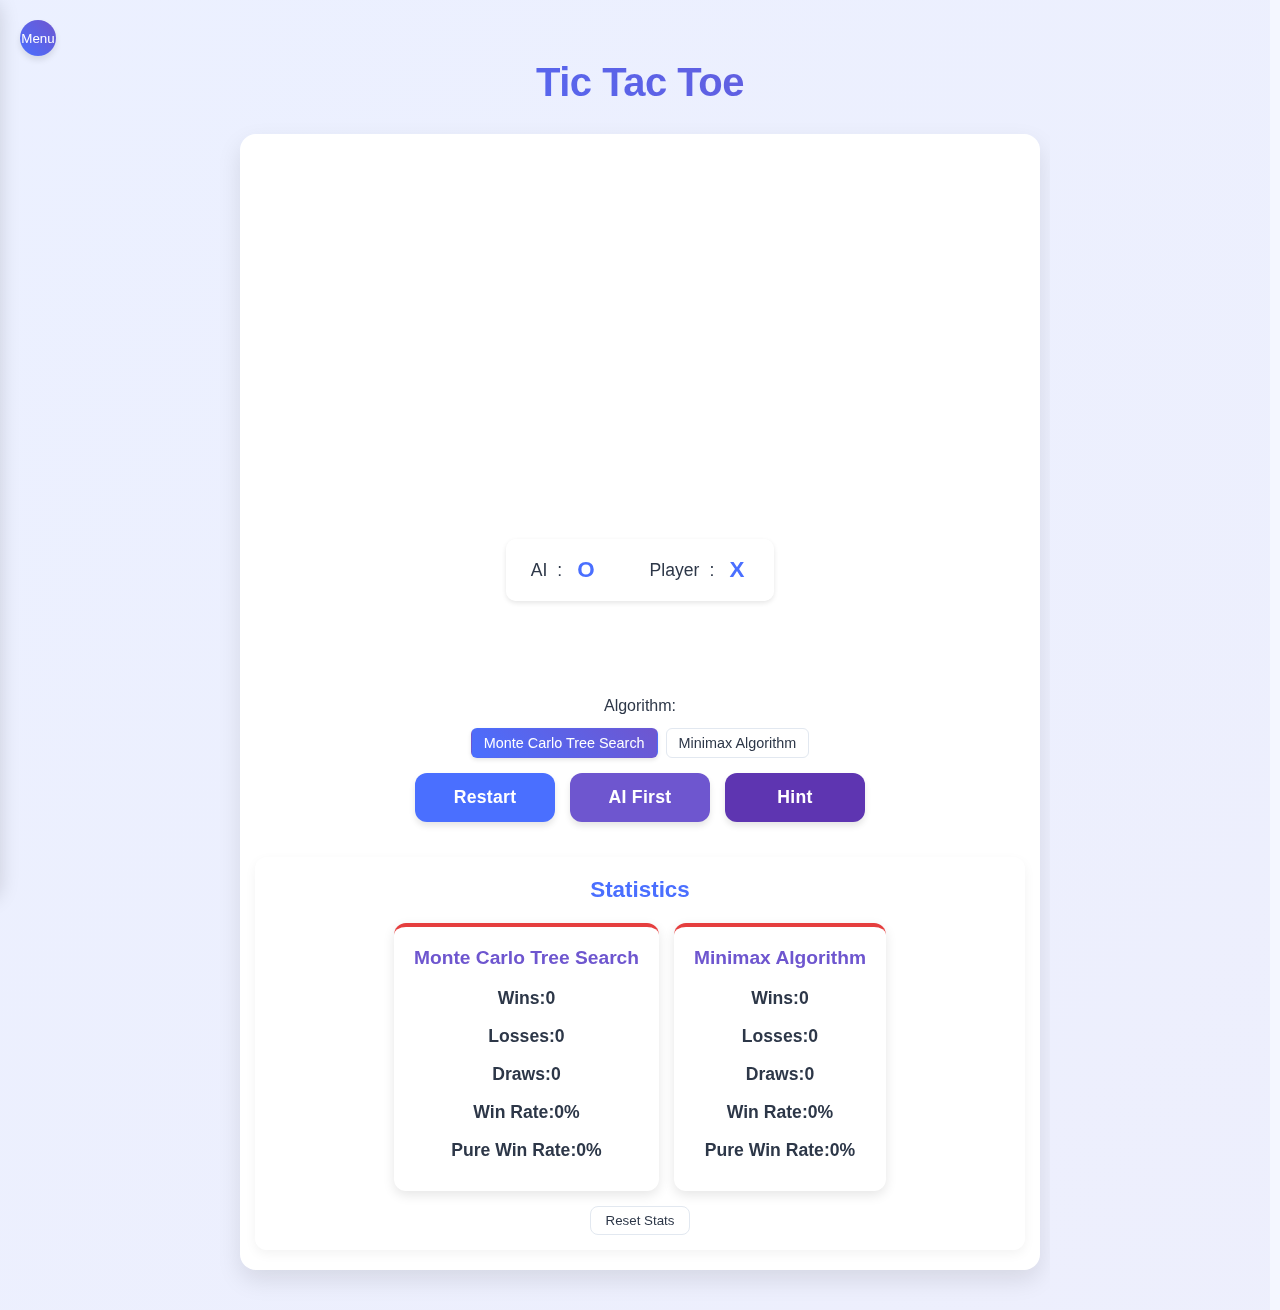
==== commit 47a14ef9: "code improvement" ====
--- a/index.html
+++ b/index.html
@@ -7,12 +7,26 @@
 <link rel="stylesheet" href="css/styles.css">
 <style>
   /* 强制修复侧边栏动画 */
-  .sidebar {
-    left: -320px !important;
-    transition: transform 0.4s cubic-bezier(0.4, 0, 0.2, 1) !important;
+  @media (min-width: 481px) {
+    .sidebar {
+      left: -320px !important;
+      transition: transform 0.4s cubic-bezier(0.4, 0, 0.2, 1) !important;
+    }
+    .sidebar.open {
+      transform: translateX(320px) !important;
+    }
   }
-  .sidebar.open {
-    transform: translateX(320px) !important;
+  
+  @media (max-width: 480px) {
+    .sidebar {
+      width: 85% !important;
+      max-width: 320px !important;
+      left: calc(-85% - 25px) !important;
+      transition: transform 0.4s cubic-bezier(0.4, 0, 0.2, 1) !important;
+    }
+    .sidebar.open {
+      transform: translateX(100%) !important;
+    }
   }
 </style>
 </head>
@@ -151,5 +165,6 @@
 <script src="js/game.js"></script>
 <script src="js/game-methods.js"></script>
 <script src="js/main.js"></script>
+<!-- 注意：ai-worker.js 和 hint-worker.js 由Game类通过Worker API动态加载 -->
 </body>
 </html>--- a/css/styles.css
+++ b/css/styles.css
@@ -828,13 +828,17 @@
 /* 移动端适配 */
 @media (max-width: 768px) {
   body {
-    padding: 10px;
+    padding: 10px 12px;
+    overflow-x: hidden;
+    width: 100%;
+    box-sizing: border-box;
   }
   
   h1 {
-    font-size: 2.2rem;
+    font-size: 2rem;
     margin-top: 20px;
     margin-bottom: 10px;
+    word-break: keep-all;
   }
   
   h2 {
@@ -842,7 +846,10 @@
   }
   
   .game-container {
-    padding: 15px 20px;
+    padding: 15px 12px;
+    width: 100%;
+    box-sizing: border-box;
+    margin: 15px auto;
   }
   
   table {
@@ -856,6 +863,8 @@
   .symbols-indicator {
     flex-direction: column;
     gap: 5px;
+    width: 100%;
+    box-sizing: border-box;
   }
   
   .loading-indicator {
@@ -866,6 +875,7 @@
   .difficulty-selector {
     flex-direction: column;
     align-items: center;
+    width: 100%;
   }
   
   .difficulty-btn {
@@ -873,35 +883,46 @@
   }
   
   .restart-btn, .ai-first-btn, .hint-btn {
-    padding: 10px 20px;
-    font-size: 1rem;
-    min-width: 120px;
+    padding: 10px 15px;
+    font-size: 0.95rem;
+    min-width: 100px;
   }
   
   .game-status-area {
     height: auto;
     min-height: 60px;
+    width: 100%;
+    box-sizing: border-box;
   }
   
   .game-status {
-    font-size: 1.4rem;
+    font-size: 1.3rem;
     padding: 10px;
+    word-break: break-word;
   }
   
   .game-controls {
     width: 100%;
     flex-wrap: wrap;
     gap: 8px;
+    justify-content: center;
   }
   
   .algorithm-selector {
     flex-direction: column;
     align-items: center;
     gap: 8px;
+    width: 100%;
   }
   
   .algorithm-btn {
     width: 100%;
+    font-size: 0.9rem;
+    padding: 8px 10px;
+    box-sizing: border-box;
+    white-space: nowrap;
+    overflow: hidden;
+    text-overflow: ellipsis;
   }
   
   .sidebar {
@@ -912,11 +933,82 @@
     padding: 2px 5px;
     margin: 0 2px;
   }
+
+  /* 游戏介绍文本调整 */
+  .game-intro {
+    font-size: 0.95rem;
+    line-height: 1.5;
+    width: 100%;
+    box-sizing: border-box;
+    word-break: break-word;
+  }
+
+  /* 统计区域调整 */
+  .stats-container {
+    width: 100%;
+    box-sizing: border-box;
+    padding: 15px 10px;
+  }
+
+  .stats-container h3 {
+    font-size: 1.3rem;
+  }
+
+  .diff-stat {
+    min-width: 130px;
+    padding: 12px 10px;
+    font-size: 0.95rem;
+  }
+
+  .diff-stat h4 {
+    font-size: 1.1rem;
+  }
+  
+  .hint-btn {
+    position: fixed !important;
+    bottom: 15px;
+    right: 15px;
+    z-index: 1000;
+    width: 60px;
+    height: 60px;
+    border-radius: 50%;
+    padding: 0;
+    display: flex;
+    align-items: center;
+    justify-content: center;
+    min-width: auto;
+    font-size: 0;
+    box-shadow: 0 4px 10px rgba(0, 0, 0, 0.2);
+    transition: transform 0.3s, opacity 0.3s, background-color 0.3s;
+    overflow: hidden;
+  }
+  
+  .hint-btn::before {
+    content: "💡";
+    font-size: 24px;
+    display: block;
+  }
+  
+  .hint-btn:hover {
+    transform: scale(1.05);
+    box-shadow: 0 6px 15px rgba(0, 0, 0, 0.25);
+  }
+  
+  /* 确保游戏控件区域不受影响 */
+  .game-controls {
+    position: relative;
+  }
 }
 
 @media (max-width: 360px) {
+  body {
+    padding: 8px;
+  }
+  
   h1 {
-    font-size: 1.8rem;
+    font-size: 1.6rem;
+    margin-top: 15px;
+    margin-bottom: 8px;
   }
   
   table {
@@ -929,7 +1021,8 @@
   }
   
   .difficulty-btn {
-    font-size: 0.8rem;
+    font-size: 0.75rem;
+    padding: 6px 8px;
   }
   
   .button-container {
@@ -937,9 +1030,9 @@
   }
   
   .restart-btn, .ai-first-btn, .hint-btn {
-    padding: 8px 12px;
-    font-size: 0.9rem;
-    min-width: 100px;
+    padding: 8px 10px;
+    font-size: 0.8rem;
+    min-width: 80px;
   }
   
   .algorithm-selector {
@@ -947,13 +1040,55 @@
   }
   
   .algorithm-btn {
-    font-size: 0.8rem;
-    padding: 6px 10px;
+    font-size: 0.75rem;
+    padding: 6px 8px;
+    line-height: 1.2;
   }
   
   .game-status {
+    font-size: 1.1rem;
+    padding: 5px;
+  }
+  
+  .hint-btn {
+    bottom: 15px;
+    right: 15px;
+    width: 45px;
+    height: 45px;
+  }
+  
+  .diff-stat {
+    min-width: 100%;
+    padding: 10px 8px;
+    font-size: 0.85rem;
+  }
+  
+  .diff-stat h4 {
+    font-size: 1rem;
+  }
+  
+  .stats-container h3 {
     font-size: 1.2rem;
-    padding: 5px;
+  }
+  
+  .game-intro {
+    font-size: 0.85rem;
+  }
+  
+  .sidebar-section h3 {
+    font-size: 1.2rem;
+  }
+  
+  .game-controls {
+    gap: 5px;
+  }
+  
+  .symbol-box {
+    font-size: 0.9rem;
+  }
+  
+  .symbol-box span:last-child {
+    font-size: 1.2rem;
   }
 }
 
@@ -961,6 +1096,12 @@
 @media (max-width: 480px) {
   .sidebar {
     width: 85%;
+    max-width: 320px;
+    left: calc(-85% - 25px);
+  }
+  
+  .sidebar.open {
+    transform: translateX(calc(100%));
   }
 }
 
@@ -1016,4 +1157,24 @@
 @keyframes rainbow {
   0% { background-position: 0% center; }
   100% { background-position: 200% center; }
+}
+
+/* 提示按钮脉冲动画 */
+@keyframes pulse {
+  0% {
+    transform: scale(1);
+    box-shadow: 0 4px 10px rgba(94, 53, 177, 0.2);
+  }
+  50% {
+    transform: scale(1.1);
+    box-shadow: 0 6px 16px rgba(94, 53, 177, 0.4);
+  }
+  100% {
+    transform: scale(1);
+    box-shadow: 0 4px 10px rgba(94, 53, 177, 0.2);
+  }
+}
+
+.hint-btn.pulse-animation {
+  animation: pulse 0.5s cubic-bezier(0.4, 0, 0.2, 1) 2;
 } 